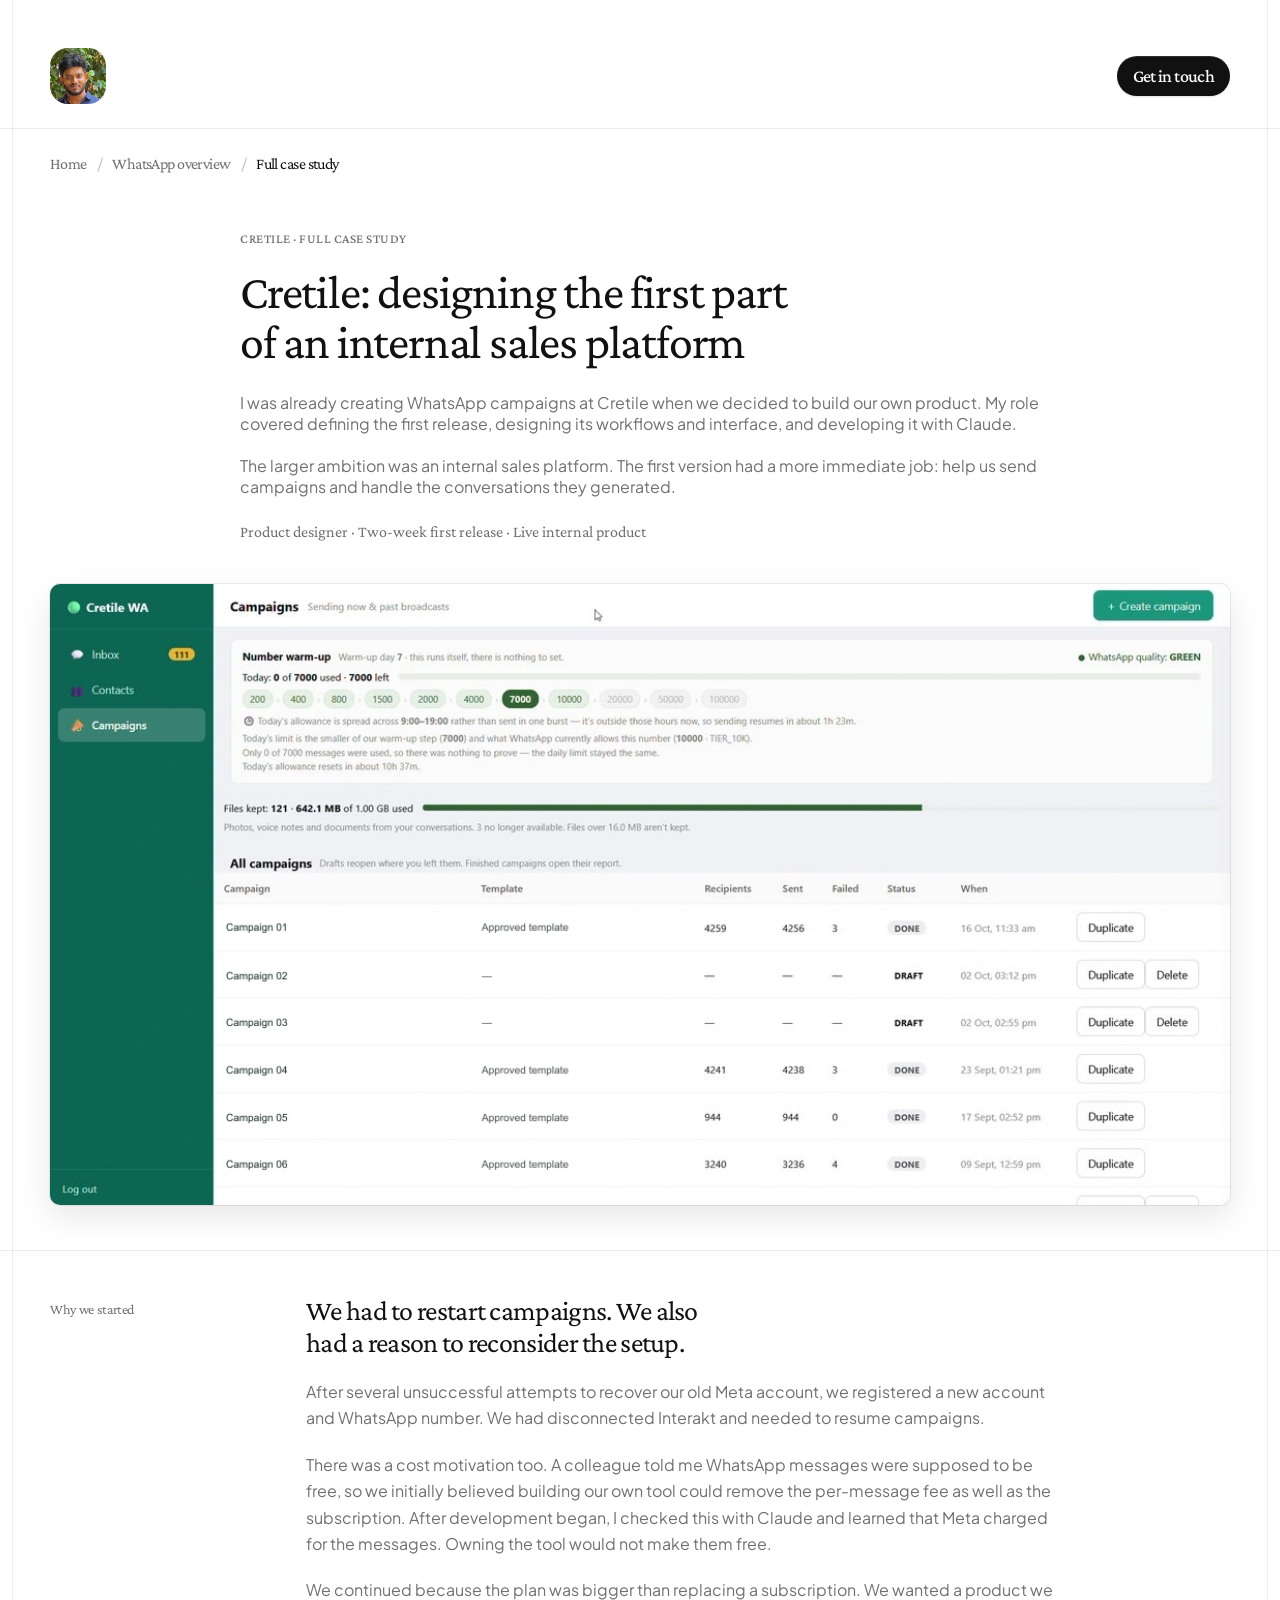
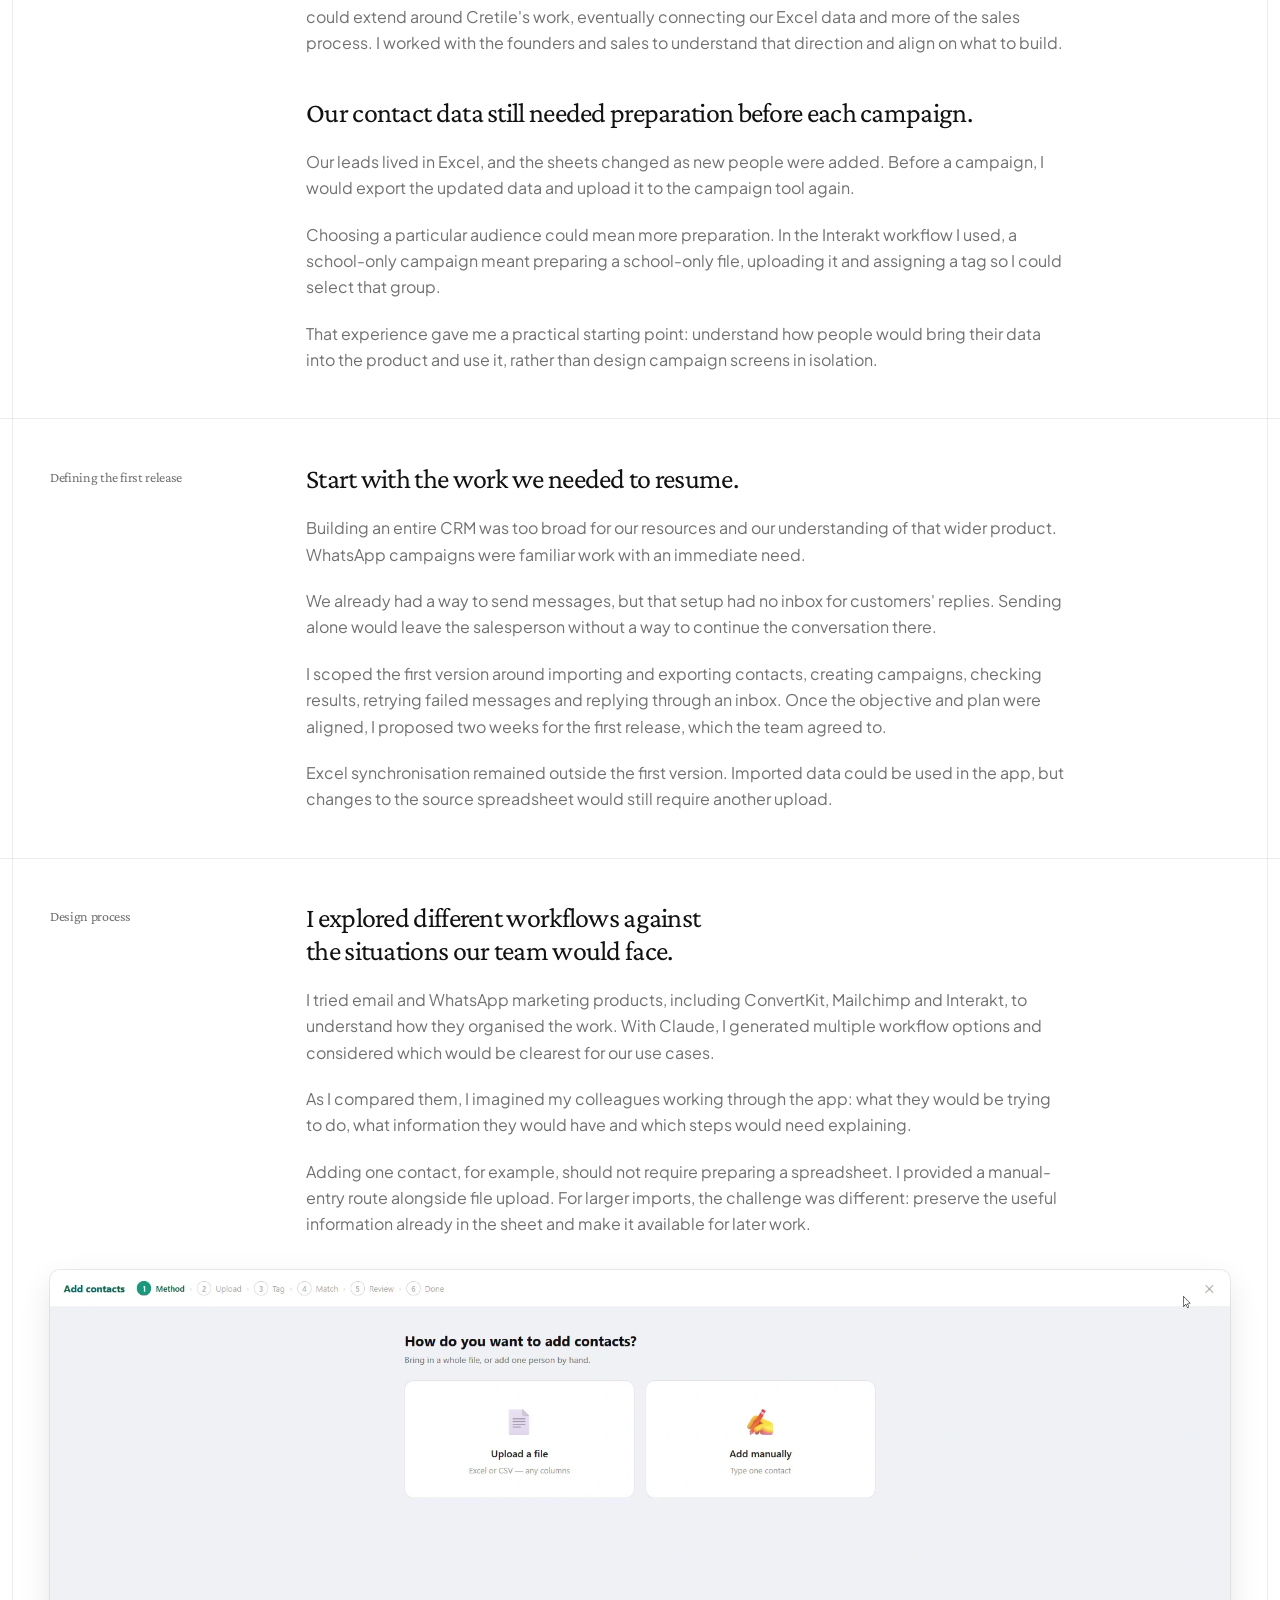
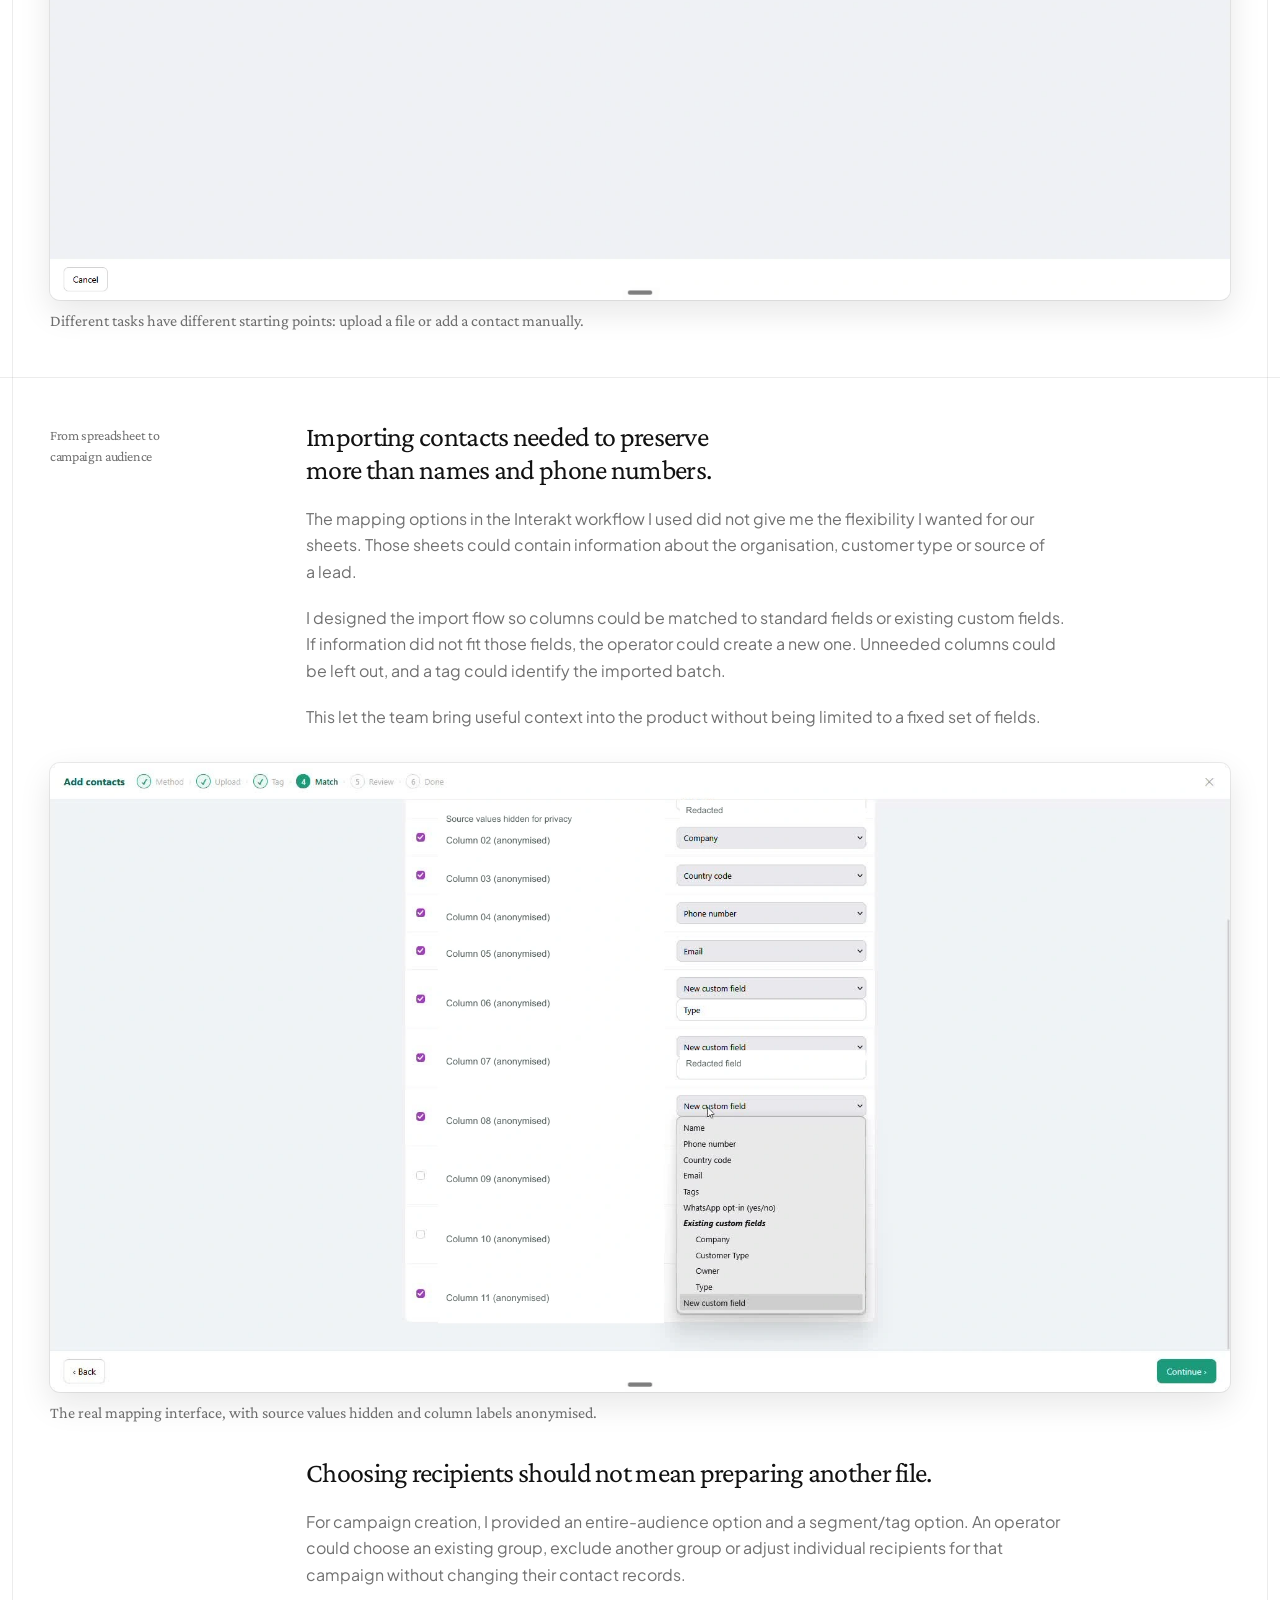
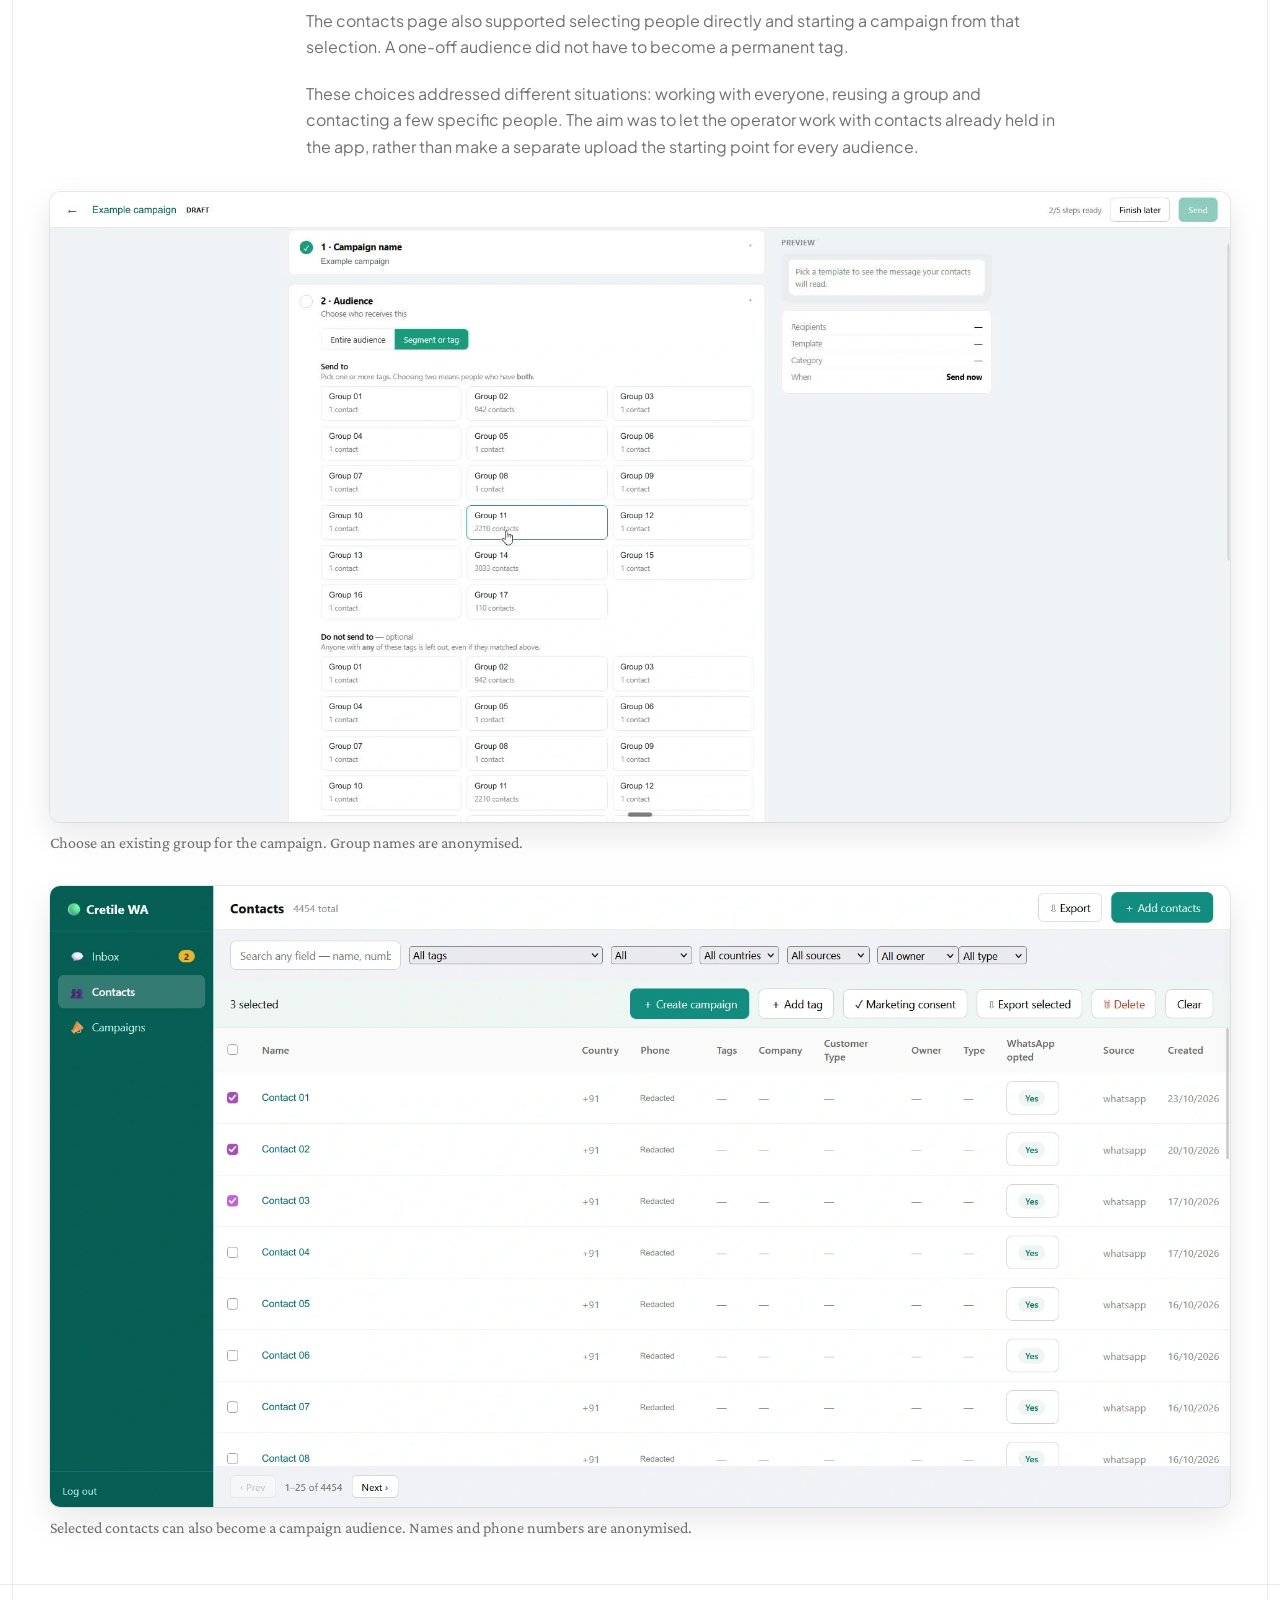
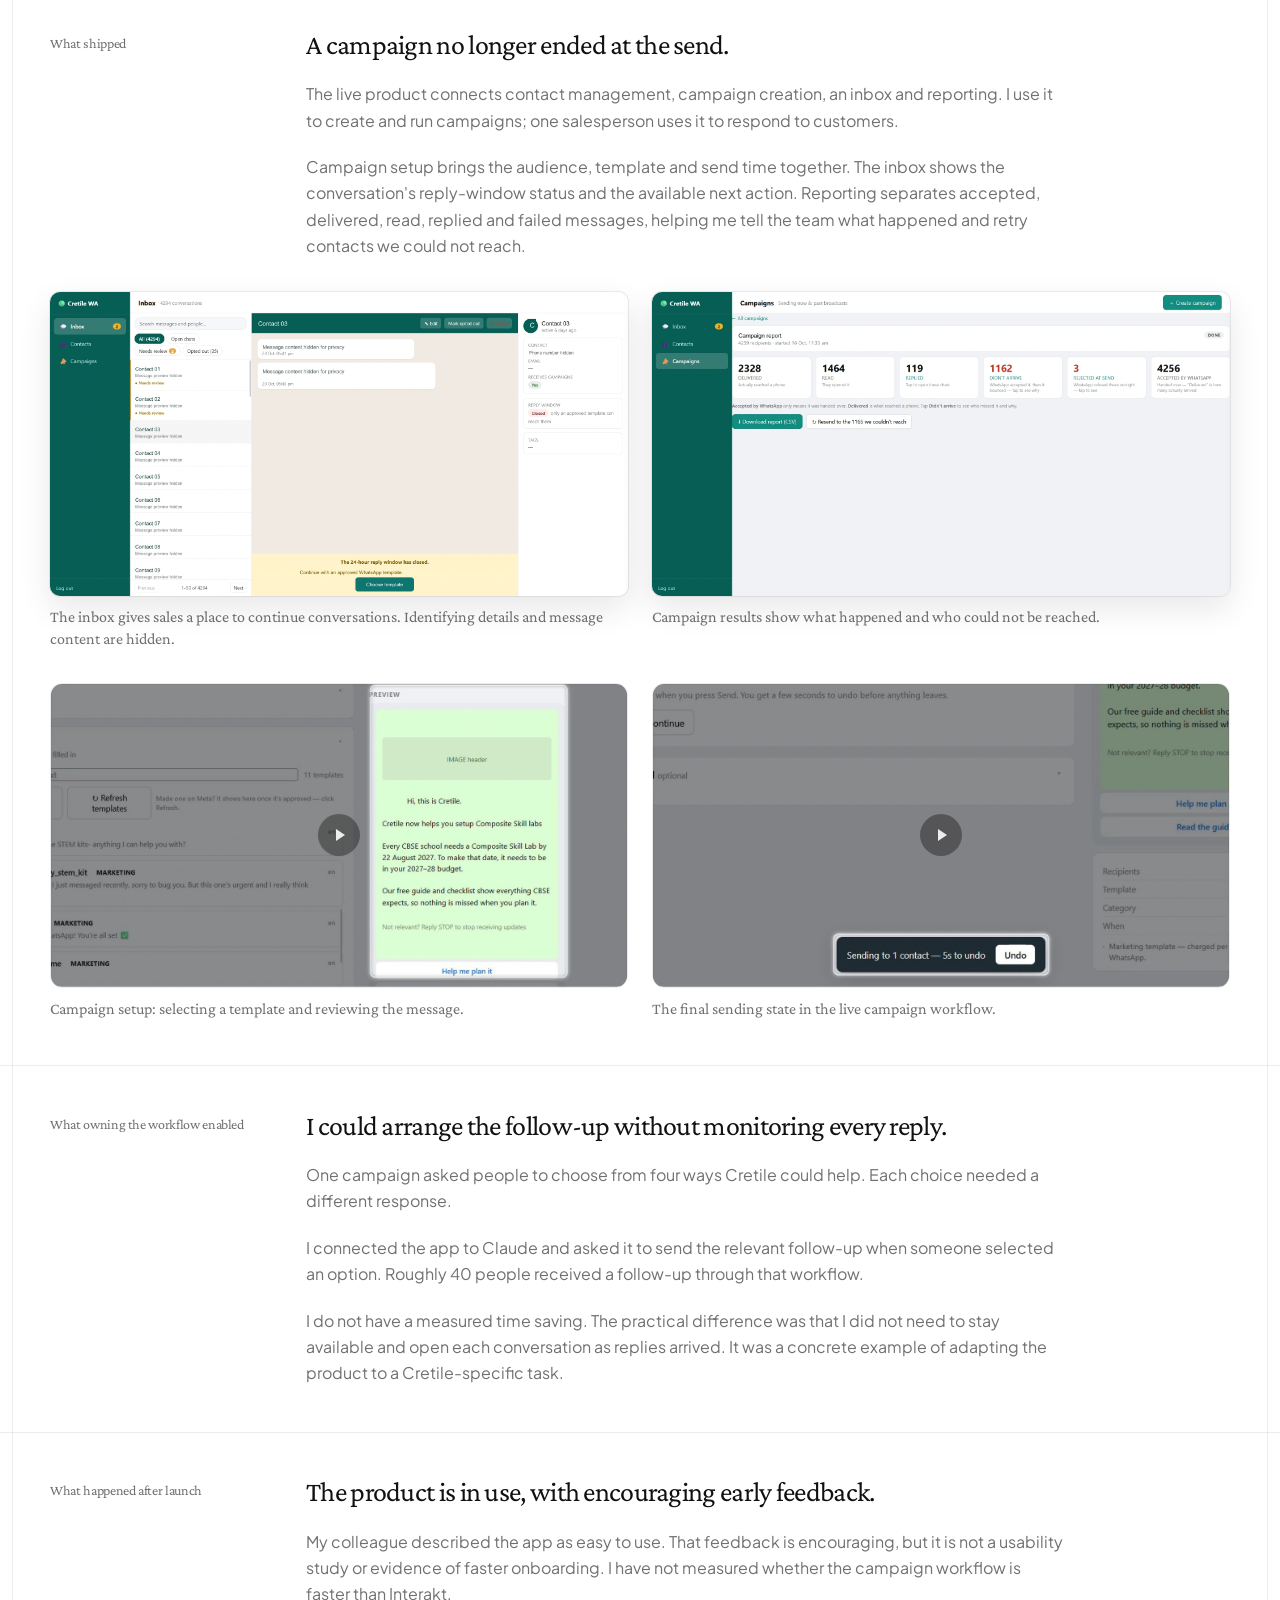
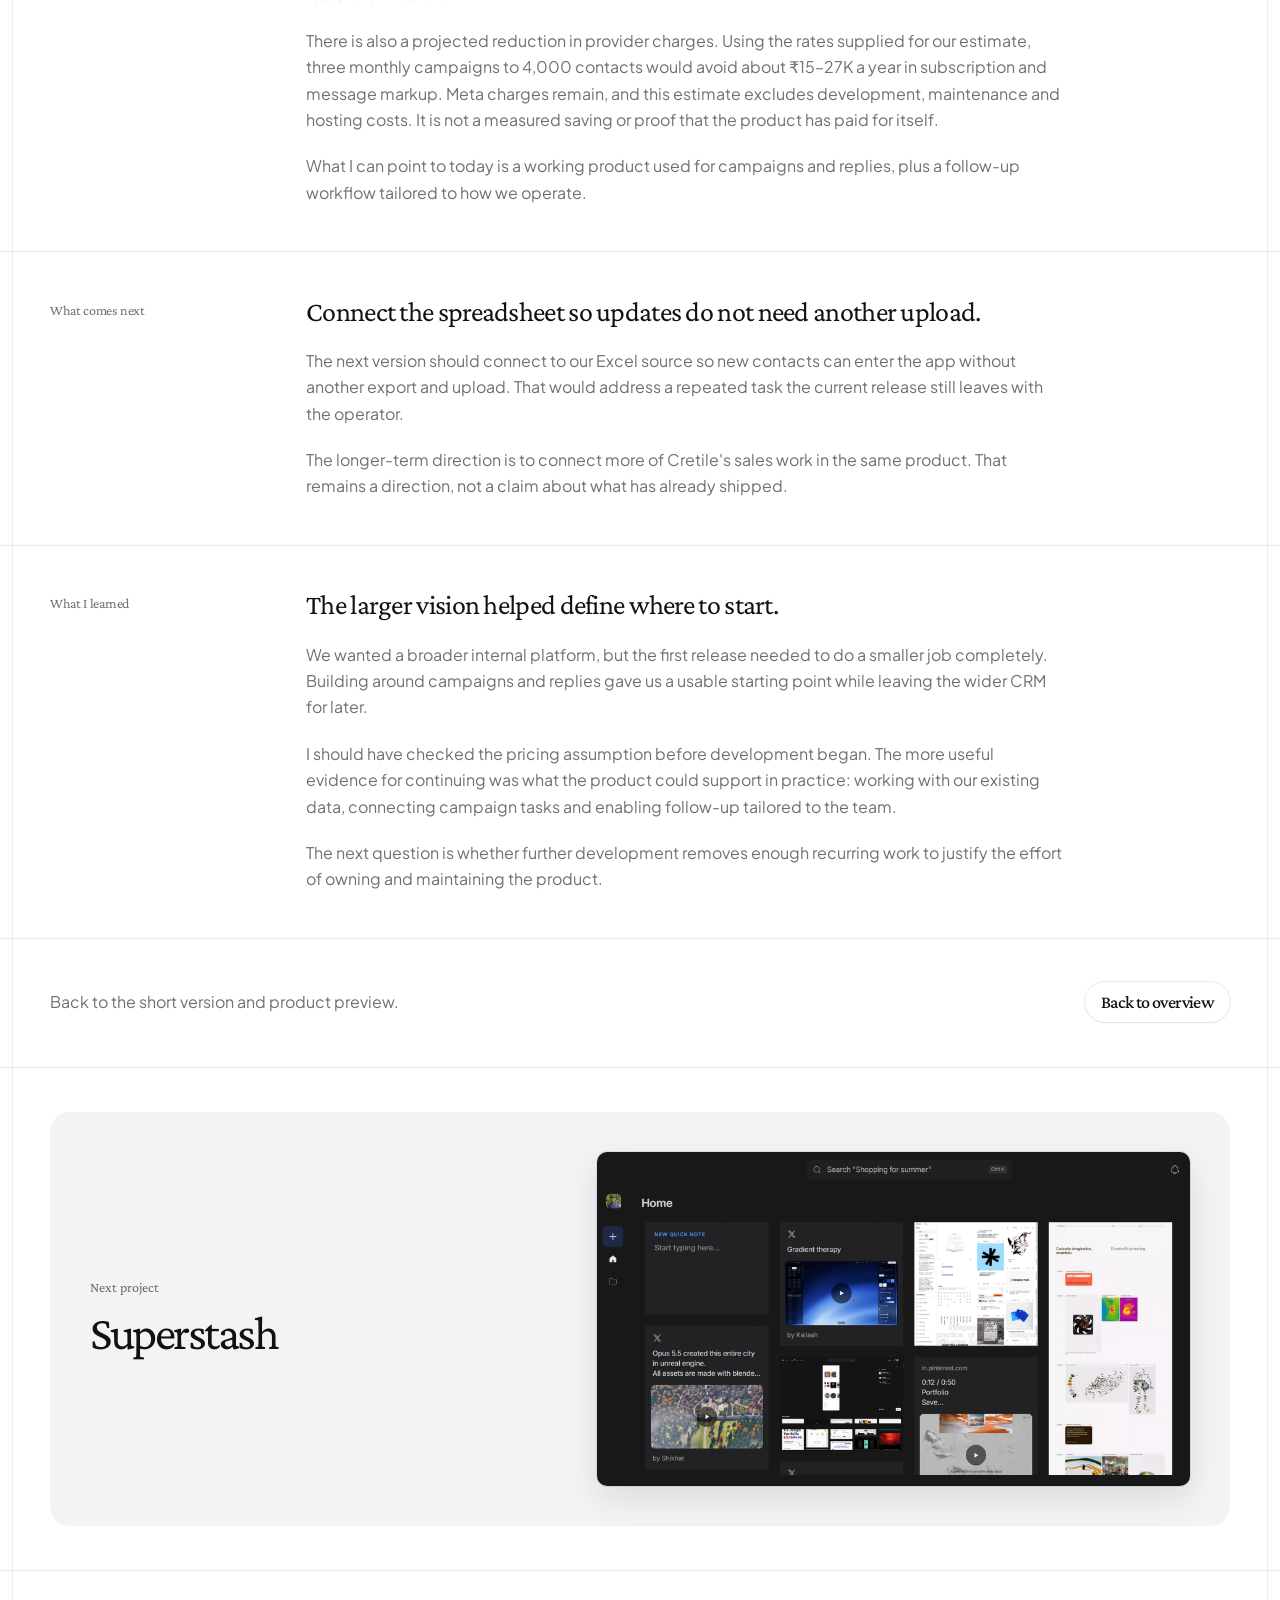
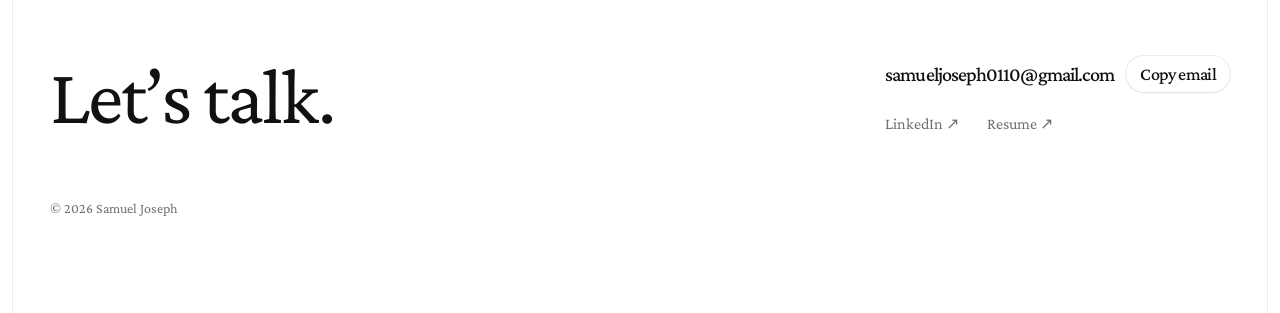
==== cretile-case-study.html @ 5b218e75 "Preview: Plus Jakarta Sans 16px subtext" ====
<!DOCTYPE html>
<html lang="en">
<head>
<meta name="robots" content="noindex, nofollow">
<meta charset="utf-8">
<meta name="viewport" content="width=device-width, initial-scale=1">
<title>Cretile · Full case study · Samuel Joseph, Product Designer</title>
<meta name="description" content="How I designed and built the first module of Cretile's internal sales platform, starting with WhatsApp campaigns and replies.">
<link rel="icon" type="image/png" href="assets/favicon.png">
<link rel="apple-touch-icon" href="assets/apple-touch-icon.png">
<meta property="og:type" content="website">
<meta property="og:site_name" content="Samuel Joseph">
<meta property="og:title" content="Cretile · Full product-design case study">
<meta property="og:description" content="A 0→1 product design case study about building one sales workflow, starting with WhatsApp.">
<meta property="og:url" content="https://jsamuel-vibe.github.io/portfolio/cretile-case-study.html">
<meta property="og:image" content="https://jsamuel-vibe.github.io/portfolio/assets/og-wa.jpg">
<meta property="og:image:width" content="1200">
<meta property="og:image:height" content="630">
<meta name="twitter:card" content="summary_large_image">
<link rel="preload" href="assets/fonts/crimson-pro-latin-variable.woff2" as="font" type="font/woff2" crossorigin>
<link rel="stylesheet" href="styles.css?v=20261031-subtext">
<link rel="stylesheet" href="cretile-overview.css?v=20261031-frame3">
</head>
<body class="wa-case wa-story"><a class="wa-skip" href="#story">Skip to content</a>
<main class="page"><div class="container">
<header class="site-nav">
      <a class="site-portrait-link" href="index.html" aria-label="Samuel Joseph, home"><img class="site-portrait" src="assets/profile.jpg" alt="Samuel Joseph" width="56" height="56"></a>
      <a class="btn btn-primary" href="#contact">Get in touch</a>
    </header>
    <nav class="breadcrumbs" aria-label="Breadcrumb"><ol><li><a href="index.html">Home</a></li><li><a href="whatsapp-campaigns.html#top">WhatsApp overview</a></li><li aria-current="page">Full case study</li></ol></nav>
<header class="project-intro wa-story-opening" id="story"><div class="project-intro-inner wa-story-opening-copy"><span class="wa-eyebrow">Cretile · Full case study</span><h1 class="t-display">Cretile: designing the first part of an internal sales platform</h1><p class="t-body">I was already creating WhatsApp campaigns at Cretile when we decided to build our own product. My role covered defining the first release, designing its workflows and interface, and developing it with Claude.</p>
<p class="t-body">The larger ambition was an internal sales platform. The first version had a more immediate job: help us send campaigns and handle the conversations they generated.</p><p class="wa-story-meta">Product designer · Two-week first release · Live internal product</p></div></header>
<figure class="media-figure wa-story-media">
  <div class="interface-stage"><div class="interface-viewport"><img class="media" src="assets/wa-workspace-redacted.webp" width="1140" height="600" alt="Cretile campaign workspace with campaign history, drafts and sending status" fetchpriority="high"></div></div>
</figure>
<section class="wa-story-section sec" id="why"><h2 class="wa-story-label">Why we started</h2><div class="wa-story-content"><div class="wa-story-copy"><h3 class="t-h24">We had to restart campaigns. We also had a reason to reconsider the setup.</h3>
<p class="t-body">After several unsuccessful attempts to recover our old Meta account, we registered a new account and WhatsApp number. We had disconnected Interakt and needed to resume campaigns.</p>
<p class="t-body">There was a cost motivation too. A colleague told me WhatsApp messages were supposed to be free, so we initially believed building our own tool could remove the per-message fee as well as the subscription. After development began, I checked this with Claude and learned that Meta charged for the messages. Owning the tool would not make them free.</p>
<p class="t-body">We continued because the plan was bigger than replacing a subscription. We wanted a product we could extend around Cretile's work, eventually connecting our Excel data and more of the sales process. I worked with the founders and sales to understand that direction and align on what to build.</p>
<h3 class="t-h24">Our contact data still needed preparation before each campaign.</h3>
<p class="t-body">Our leads lived in Excel, and the sheets changed as new people were added. Before a campaign, I would export the updated data and upload it to the campaign tool again.</p>
<p class="t-body">Choosing a particular audience could mean more preparation. In the Interakt workflow I used, a school-only campaign meant preparing a school-only file, uploading it and assigning a tag so I could select that group.</p>
<p class="t-body">That experience gave me a practical starting point: understand how people would bring their data into the product and use it, rather than design campaign screens in isolation.</p></div></div></section>
<section class="wa-story-section sec" id="scope"><h2 class="wa-story-label">Defining the first release</h2><div class="wa-story-content"><div class="wa-story-copy"><h3 class="t-h24">Start with the work we needed to resume.</h3>
<p class="t-body">Building an entire CRM was too broad for our resources and our understanding of that wider product. WhatsApp campaigns were familiar work with an immediate need.</p>
<p class="t-body">We already had a way to send messages, but that setup had no inbox for customers' replies. Sending alone would leave the salesperson without a way to continue the conversation there.</p>
<p class="t-body">I scoped the first version around importing and exporting contacts, creating campaigns, checking results, retrying failed messages and replying through an inbox. Once the objective and plan were aligned, I proposed two weeks for the first release, which the team agreed to.</p>
<p class="t-body">Excel synchronisation remained outside the first version. Imported data could be used in the app, but changes to the source spreadsheet would still require another upload.</p></div></div></section>
<section class="wa-story-section sec" id="design-process"><h2 class="wa-story-label">Design process</h2><div class="wa-story-content"><div class="wa-story-copy"><h3 class="t-h24">I explored different workflows against the situations our team would face.</h3>
<p class="t-body">I tried email and WhatsApp marketing products, including ConvertKit, Mailchimp and Interakt, to understand how they organised the work. With Claude, I generated multiple workflow options and considered which would be clearest for our use cases.</p>
<p class="t-body">As I compared them, I imagined my colleagues working through the app: what they would be trying to do, what information they would have and which steps would need explaining.</p>
<p class="t-body">Adding one contact, for example, should not require preparing a spreadsheet. I provided a manual-entry route alongside file upload. For larger imports, the challenge was different: preserve the useful information already in the sheet and make it available for later work.</p></div></div><figure class="media-figure wa-story-media">
  <div class="interface-stage"><div class="interface-viewport"><img class="media" src="assets/wa-add-contacts-method.webp" width="1904" height="1016" alt="Add contacts screen offering file upload or manual entry" loading="lazy"></div></div>
  <figcaption class="media-caption">Different tasks have different starting points: upload a file or add a contact manually.</figcaption>
</figure></section>
<section class="wa-story-section sec" id="audience"><h2 class="wa-story-label">From spreadsheet to campaign audience</h2><div class="wa-story-content"><div class="wa-story-copy"><h3 class="t-h24">Importing contacts needed to preserve more than names and phone numbers.</h3>
<p class="t-body">The mapping options in the Interakt workflow I used did not give me the flexibility I wanted for our sheets. Those sheets could contain information about the organisation, customer type or source of a lead.</p>
<p class="t-body">I designed the import flow so columns could be matched to standard fields or existing custom fields. If information did not fit those fields, the operator could create a new one. Unneeded columns could be left out, and a tag could identify the imported batch.</p>
<p class="t-body">This let the team bring useful context into the product without being limited to a fixed set of fields.</p></div><figure class="media-figure wa-story-media">
  <div class="interface-stage"><div class="interface-viewport"><img class="media" src="assets/wa-import-mapping-redacted.webp" width="1904" height="1016" alt="Real import screen showing custom mapping choices" loading="lazy"></div></div>
  <figcaption class="media-caption">The real mapping interface, with source values hidden and column labels anonymised.</figcaption>
</figure>
  <div class="wa-story-copy"><h3 class="t-h24">Choosing recipients should not mean preparing another file.</h3>
<p class="t-body">For campaign creation, I provided an entire-audience option and a segment/tag option. An operator could choose an existing group, exclude another group or adjust individual recipients for that campaign without changing their contact records.</p>
<p class="t-body">The contacts page also supported selecting people directly and starting a campaign from that selection. A one-off audience did not have to become a permanent tag.</p>
<p class="t-body">These choices addressed different situations: working with everyone, reusing a group and contacting a few specific people. The aim was to let the operator work with contacts already held in the app, rather than make a separate upload the starting point for every audience.</p></div>
  <figure class="media-figure wa-story-media">
  <div class="interface-stage"><div class="interface-viewport"><img class="media" src="assets/wa-campaign-audience-redacted.webp" width="1904" height="1016" alt="Campaign audience selection with entire-audience and segment/tag options" loading="lazy"></div></div>
  <figcaption class="media-caption">Choose an existing group for the campaign. Group names are anonymised.</figcaption>
</figure>
  <figure class="media-figure wa-story-media">
  <div class="interface-stage"><div class="interface-viewport"><img class="media" src="assets/wa-contacts-story.webp" width="1900" height="1000" alt="Direct contact selection with Create campaign available" loading="lazy"></div></div>
  <figcaption class="media-caption">Selected contacts can also become a campaign audience. Names and phone numbers are anonymised.</figcaption>
</figure></div></section>
<section class="wa-story-section sec" id="shipped"><h2 class="wa-story-label">What shipped</h2><div class="wa-story-content"><div class="wa-story-copy"><h3 class="t-h24">A campaign no longer ended at the send.</h3>
<p class="t-body">The live product connects contact management, campaign creation, an inbox and reporting. I use it to create and run campaigns; one salesperson uses it to respond to customers.</p>
<p class="t-body">Campaign setup brings the audience, template and send time together. The inbox shows the conversation's reply-window status and the available next action. Reporting separates accepted, delivered, read, replied and failed messages, helping me tell the team what happened and retry contacts we could not reach.</p></div></div><div class="wa-story-media-pair"><figure class="media-figure wa-story-media">
  <div class="interface-stage"><div class="interface-viewport"><img class="media" src="assets/wa-inbox-redacted.webp" width="1900" height="1000" alt="Real inbox showing the conversation and closed reply-window state" loading="lazy"></div></div>
  <figcaption class="media-caption">The inbox gives sales a place to continue conversations. Identifying details and message content are hidden.</figcaption>
</figure><figure class="media-figure wa-story-media">
  <div class="interface-stage"><div class="interface-viewport"><img class="media" src="assets/wa-analytics-redacted.webp" width="1900" height="1000" alt="Actual campaign report with delivery outcomes and a retry action" loading="lazy"></div></div>
  <figcaption class="media-caption">Campaign results show what happened and who could not be reached.</figcaption>
</figure></div><div class="wa-story-media-pair"><figure class="media-figure"><div class="wa-preview-surface"><video class="media" src="assets/wa-preview-clean.mp4" poster="assets/wa-preview-poster-clean.webp" width="1424" height="750" controls muted loop playsinline preload="metadata" aria-label="Campaign setup: selecting a template and reviewing the message."></video></div><figcaption class="media-caption">Campaign setup: selecting a template and reviewing the message.</figcaption></figure><figure class="media-figure"><div class="wa-preview-surface"><video class="media" src="assets/wa-undo-clean.mp4" poster="assets/wa-undo-poster-clean.webp" width="1424" height="750" controls muted loop playsinline preload="metadata" aria-label="The final sending state in the live campaign workflow."></video></div><figcaption class="media-caption">The final sending state in the live campaign workflow.</figcaption></figure></div></section>
<section class="wa-story-section sec" id="automation"><h2 class="wa-story-label">What owning the workflow enabled</h2><div class="wa-story-content"><div class="wa-story-copy"><h3 class="t-h24">I could arrange the follow-up without monitoring every reply.</h3>
<p class="t-body">One campaign asked people to choose from four ways Cretile could help. Each choice needed a different response.</p>
<p class="t-body">I connected the app to Claude and asked it to send the relevant follow-up when someone selected an option. Roughly 40 people received a follow-up through that workflow.</p>
<p class="t-body">I do not have a measured time saving. The practical difference was that I did not need to stay available and open each conversation as replies arrived. It was a concrete example of adapting the product to a Cretile-specific task.</p></div></div></section>
<section class="wa-story-section sec" id="outcomes"><h2 class="wa-story-label">What happened after launch</h2><div class="wa-story-content"><div class="wa-story-copy"><h3 class="t-h24">The product is in use, with encouraging early feedback.</h3>
<p class="t-body">My colleague described the app as easy to use. That feedback is encouraging, but it is not a usability study or evidence of faster onboarding. I have not measured whether the campaign workflow is faster than Interakt.</p>
<p class="t-body">There is also a projected reduction in provider charges. Using the rates supplied for our estimate, three monthly campaigns to 4,000 contacts would avoid about ₹15–27K a year in subscription and message markup. Meta charges remain, and this estimate excludes development, maintenance and hosting costs. It is not a measured saving or proof that the product has paid for itself.</p>
<p class="t-body">What I can point to today is a working product used for campaigns and replies, plus a follow-up workflow tailored to how we operate.</p></div></div></section>
<section class="wa-story-section sec" id="next"><h2 class="wa-story-label">What comes next</h2><div class="wa-story-content"><div class="wa-story-copy"><h3 class="t-h24">Connect the spreadsheet so updates do not need another upload.</h3>
<p class="t-body">The next version should connect to our Excel source so new contacts can enter the app without another export and upload. That would address a repeated task the current release still leaves with the operator.</p>
<p class="t-body">The longer-term direction is to connect more of Cretile's sales work in the same product. That remains a direction, not a claim about what has already shipped.</p></div></div></section>
<section class="wa-story-section sec" id="reflection"><h2 class="wa-story-label">What I learned</h2><div class="wa-story-content"><div class="wa-story-copy"><h3 class="t-h24">The larger vision helped define where to start.</h3>
<p class="t-body">We wanted a broader internal platform, but the first release needed to do a smaller job completely. Building around campaigns and replies gave us a usable starting point while leaving the wider CRM for later.</p>
<p class="t-body">I should have checked the pricing assumption before development began. The more useful evidence for continuing was what the product could support in practice: working with our existing data, connecting campaign tasks and enabling follow-up tailored to the team.</p>
<p class="t-body">The next question is whether further development removes enough recurring work to justify the effort of owning and maintaining the product.</p></div></div></section>
<section class="sec wa-story-return"><p class="t-body">Back to the short version and product preview.</p><a class="btn btn-secondary" href="whatsapp-campaigns.html#top">Back to overview</a></section>
    <section class="sec">
      <a class="next-project" href="superstash.html">
        <div class="next-text">
          <span class="t-small muted">Next project</span>
          <span class="t-display">Superstash</span>
        </div>
        <div class="next-preview interface-stage"><div class="interface-viewport"><img src="assets/superstash-real-library.webp" alt="" loading="lazy"></div></div>
      </a>
    </section>

    <footer class="contact sec" id="contact">
      <div class="rule"></div>
      <div class="contact-main">
        <div class="contact-head">
          <h2 class="contact-title">Let’s talk.</h2>
        </div>
        <div class="contact-actions">
          <div class="email-row">
            <a class="contact-email" href="mailto:samueljoseph0110@gmail.com">samueljoseph0110@gmail.com</a>
            <button class="btn btn-secondary btn-sm" type="button" data-copy="samueljoseph0110@gmail.com">Copy email</button>
          </div>
          <nav class="footer-links" aria-label="Elsewhere">
            <a href="https://www.linkedin.com/in/samuel-joseph8" target="_blank" rel="noopener">LinkedIn <span aria-hidden="true">↗</span></a>
            <a href="assets/Samuel-Joseph-Resume.pdf" target="_blank" rel="noopener">Resume <span aria-hidden="true">↗</span></a>
          </nav>
        </div>
      </div>
      <p class="t-small muted contact-note">© 2026 Samuel Joseph</p>
    </footer>

</div></main><script src="cretile-overview.js?v=20261029-controls"></script><script src="site.js?v=20261029-overview"></script></body></html>
---- styles.css ----
/* Samuel Joseph Â· portfolio
   One column, 1180px max. Crimson Pro throughout.
   Spacing comes from three tokens:
   --section-gap between sections, --block-gap between big blocks inside one,
   --head-gap between a section heading and its content. */
/* Official Google Fonts Latin subsets, distributed with their OFL licenses. */
@font-face {
  font-family: 'Inter';
  font-style: normal;
  font-weight: 400 600;
  font-display: swap;
  src: url('assets/fonts/inter-latin-variable.woff2') format('woff2');
}
@font-face {
  font-family: 'Plus Jakarta Sans';
  font-style: normal;
  font-weight: 200 800;
  font-display: swap;
  src: url('assets/fonts/plus-jakarta-sans-latin-variable.woff2') format('woff2');
}
@font-face {
  font-family: 'Crimson Pro';
  font-style: normal;
  font-weight: 200 900;
  font-display: swap;
  src: url('assets/fonts/crimson-pro-latin-variable.woff2') format('woff2');
}
@font-face {
  font-family: 'Crimson Pro';
  font-style: italic;
  font-weight: 200 900;
  font-display: swap;
  src: url('assets/fonts/crimson-pro-latin-italic-variable.woff2') format('woff2');
}

:root {
  --bg: rgb(255, 255, 255);
  --surface: #F3F3F6;
  --surface-alt: rgb(239, 239, 241);
  --white: rgb(255, 255, 255);
  --ink: rgb(17, 17, 17);
  --ink-hover: rgb(48, 48, 48);
  --muted: rgba(17, 17, 17, 0.6);
  --faint: rgba(17, 17, 17, 0.3);
  --hairline: rgba(17, 17, 17, 0.08);
  --tip-bg: rgb(30, 30, 30);
  --device-screen: rgb(30, 30, 30);
  --content-width: 1180px;

  --font: 'Crimson Pro', Georgia, 'Times New Roman', serif;
  --font-display: var(--font);
  --font-sub: 'Plus Jakarta Sans', system-ui, sans-serif;
  --tracking: 0;

  --section-gap: clamp(96px, 12.5vw, 160px);
  --block-gap: 64px;
  --head-gap: 40px;
  --radius: 12px;
}

*, *::before, *::after { box-sizing: border-box; }
html { scroll-behavior: auto; }
body { margin: 0; background: var(--bg); color: var(--ink); -webkit-font-smoothing: antialiased; }
a { color: var(--ink); text-decoration: none; }
h1, h2, h3, p, dl, dd { margin: 0; }
h2, h3 { scroll-margin-top: 48px; }

.page {
  font-family: var(--font);
  letter-spacing: var(--tracking);
  color: var(--ink);
  background: var(--bg);
  min-height: 100vh;
  --page-x: 24px;
  padding: 0 var(--page-x);
  overflow-x: clip;
  position: relative;
  isolation: isolate;
}
.container { max-width: var(--content-width); margin: 0 auto; }

/* Page frame: two vertical lines a little outside the content column,
   crossed by full-width rules. The same rule places them on every page:
   24px under the header, then halfway into the gap above each section.
   Drawn behind the content so they never cover media. On narrow screens the
   vertical lines sit halfway between the screen edge and the content. */
.page {
  --frame-x: max(var(--page-x) / 2, (100% - var(--content-width)) / 2 - 40px);
  --frame-line: rgba(17, 17, 17, 0.08);
}
@media (max-width: 640px) { .page { --page-x: 32px; } }
.page::before {
  content: "";
  position: absolute;
  inset: 0 var(--frame-x);
  z-index: -1;
  border-inline: 1px solid var(--frame-line);
  pointer-events: none;
}
.page .site-nav,
.container > .sec { position: relative; }
.page .site-nav::after,
.container > .sec::before {
  content: "";
  position: absolute;
  left: calc(50% - 50vw);
  width: 100vw;
  height: 1px;
  background: var(--frame-line);
  pointer-events: none;
}
.page .site-nav::after { top: calc(100% + 24px); }
.container > .sec::before { top: calc(var(--sec-pad) / 2); }
/* The footer's frame rule replaces its old divider; the divider keeps its space. */
.contact > .rule { visibility: hidden; }

/* Spacing */
.sec { --sec-pad: var(--section-gap); padding-top: var(--sec-pad); }
.sec-tight { padding-top: var(--block-gap); }

/* Type */
.page :is(h1, h2, h3, h4, h5, h6) {
  font-family: var(--font-display);
  font-weight: 400;
  letter-spacing: -.025em;
}
.t-body { color: var(--muted); font-family: var(--font-sub); font-weight: 400; font-size: 16px; line-height: 1.3; text-wrap: pretty; }
.page :is(h2, h3).t-h16 { font-size: 28px; line-height: 1.15; }
.t-title { font-weight: 500; font-size: 20px; line-height: 1.2; }
.t-display { font-weight: 400; font-size: clamp(40px, 4.2vw, 48px); line-height: 1.04; text-wrap: balance; }
.t-h24 { font-weight: 500; font-size: 28px; line-height: 1.15; text-wrap: balance; }
.t-h16 { font-weight: 500; font-size: 16px; line-height: 1.35; }
.t-small { font-weight: 400; font-size: 14px; line-height: 1.2; }
.t-num { color: var(--faint); font-weight: 400; font-size: 32px; line-height: 1; white-space: nowrap; }
.muted { color: var(--muted); }
.t-body strong { font-weight: 500; color: var(--ink); }

.stack { display: flex; flex-direction: column; }
.split { display: flex; flex-wrap: wrap; justify-content: space-between; gap: 24px; }
.split > .half { flex: 0 1 458px; }

/* Buttons */
.btn {
  display: inline-flex; align-items: center; justify-content: center; gap: 8px;
  height: 40px; padding: 0 16px; border: 0; border-radius: 999px;
  font-family: var(--font); font-weight: 500; font-size: 18px; letter-spacing: -0.02em; line-height: 1;
  white-space: nowrap; cursor: pointer;
  transition: background-color .2s ease, box-shadow .2s ease, transform .2s ease, color .2s ease;
}
.btn-icon { display: inline-block; transition: transform .25s cubic-bezier(.2, .7, .2, 1); }
.btn-primary { background: var(--ink); color: var(--white); box-shadow: 0 1px 2px rgba(0, 0, 0, .12), inset 0 1px 0 rgba(255, 255, 255, .12); }
.btn-primary:hover, a:hover .btn-primary { background: var(--ink-hover); }
.btn-secondary { background: var(--white); color: var(--ink); box-shadow: 0 0 0 1px var(--hairline), 0 1px 2px rgba(0, 0, 0, .06); }
.btn-secondary:hover { box-shadow: 0 0 0 1px rgba(17, 17, 17, .16), 0 2px 6px rgba(0, 0, 0, .08); }
.btn-sm { height: 36px; padding: 0 14px; font-size: 18px; gap: 6px; }
.btn:active { transform: translateY(1px); }
a:hover .btn-icon, .btn:hover .btn-icon { transform: translateX(3px); }
a:hover .btn-icon:first-child, .btn:hover .btn-icon:first-child { transform: translateX(-3px); }

/* Legacy button styles, still used by the reference pages */
.chip { background: var(--white); padding: 4px 8px; font-size: 14px; line-height: 1; white-space: nowrap; }
.btn-soft { background: var(--surface); padding: 8px; font-size: 16px; line-height: 1; white-space: nowrap; }

/* Shared pieces */
.placeholder { background: var(--surface); }
.section-heading { display: flex; flex-direction: column; align-items: center; gap: 6px; }
.section-heading::after { content: ""; width: 94px; height: 1px; background: var(--ink); }
/* Site header: the same portrait and contact button on every page. */
.site-nav { display: flex; align-items: center; justify-content: space-between; padding-top: 48px; }
.site-portrait-link { display: block; border-radius: 18px; transition: opacity .2s ease; }
.site-portrait-link:hover { opacity: .7; }
.site-portrait { display: block; width: 56px; height: 56px; border-radius: 18px; object-fit: cover; }
.avatar { background: var(--white) url("assets/profile.jpg") center / cover no-repeat; }

/* Breadcrumbs sit above a project opening. */
.breadcrumbs { padding-top: 48px; }
.breadcrumbs ol { margin: 0; padding: 0; list-style: none; display: flex; flex-wrap: wrap; align-items: center; row-gap: 4px; font-size: 16px; line-height: 24px; letter-spacing: var(--track-sm); color: var(--muted); }
.breadcrumbs li + li::before { content: "/"; padding: 0 10px; color: rgba(17, 17, 17, 0.3); }
.breadcrumbs a { color: var(--muted); transition: color .2s ease; }
.breadcrumbs a:hover { color: var(--ink); }
.breadcrumbs [aria-current="page"] { color: var(--ink); }
body .breadcrumbs + .project-intro { padding-top: 56px; }
.rule { height: 1px; background: var(--hairline); }

/* Footer */
.footer-links { display: flex; }
.footer-links a { color: var(--muted); font-size: 16px; line-height: 24px; transition: color .2s ease; }
.footer-links a:hover { color: var(--ink); }
.footer-gosh { padding-top: var(--section-gap); padding-bottom: clamp(72px, 10vw, 128px); display: flex; flex-direction: column; }
.footer-gosh .sign { margin-top: 32px; display: flex; justify-content: center; align-items: center; gap: 16px; }
.footer-gosh .sign-text { font-weight: 500; font-style: italic; font-size: clamp(28px, 8vw, 96px); line-height: 1; letter-spacing: -0.05em; white-space: nowrap; }
.footer-gosh .sign-heart { font-size: clamp(28px, 8vw, 96px); line-height: 1; }
.footer-gosh .footer-links { margin-top: 40px; gap: 40px; }
.footer-big { padding-top: var(--section-gap); padding-bottom: 128px; display: flex; flex-direction: column; }
.footer-big .big { margin-top: 32px; font-weight: 500; font-size: clamp(56px, 15vw, 140px); line-height: 1; }
.footer-big .footer-links { margin-top: 64px; gap: 48px; }

/* Home: hero */
.hero {
  padding-top: var(--section-gap);
  display: grid; grid-template-columns: minmax(0, 720px);
  grid-template-areas: "main" "sub"; justify-content: start; row-gap: 24px;
}
.hero-main { grid-area: main; display: flex; flex-direction: column; gap: 24px; }
.hero-title { font-weight: 500; font-size: clamp(30px, 3.4vw, 38px); line-height: 1.12; text-wrap: balance; }
.hero-sub { grid-area: sub; max-width: 600px; }
.avatar { width: 56px; height: 56px; border-radius: 18px; overflow: hidden; }

/* Home: case study features */
.features { display: flex; flex-direction: column; gap: 120px; }
.feature { display: grid; grid-template-columns: minmax(0, 300px) minmax(0, 1fr); gap: 64px; align-items: center; }
.feature-text { display: flex; flex-direction: column; gap: 12px; align-items: flex-start; }
.feature-text .btn { margin-top: 12px; }
.feature-media { min-width: 0; transition: transform .4s cubic-bezier(.2, .7, .2, 1); }
.feature:hover .feature-media { transform: translateY(-6px); }
.feature.is-flipped { grid-template-columns: minmax(0, 1fr) minmax(0, 300px); }
.feature.is-flipped .feature-media { order: -1; }

/* Case study intro */
.project-intro { padding-top: clamp(72px, 10vw, 128px); display: flex; justify-content: center; }
.project-intro-inner { width: 100%; max-width: 520px; display: flex; flex-direction: column; gap: 28px; }
.project-intro-inner .t-display { margin-bottom: 4px; }
.meta { display: grid; grid-template-columns: repeat(3, minmax(0, 1fr)); gap: 16px; padding-top: 20px; border-top: 1px solid var(--hairline); }
.meta > div { display: flex; flex-direction: column; gap: 6px; }
.meta dt { color: var(--muted); font-size: 12px; line-height: 1.2; }
.meta dd { font-weight: 400; font-size: 16px; line-height: 1.35; }
.project-intro-inner > .t-body { font-size: 16px; line-height: 1.3; }

/* Case study blocks */
.label-col { flex: 1 1 200px; }
.content-col { flex: 0 1 623px; display: flex; flex-direction: column; }
.tile { background: var(--surface); border-radius: var(--radius); box-shadow: inset 0 0 0 1px var(--hairline); }
.constraints { display: grid; grid-template-columns: repeat(auto-fit, minmax(min(100%, 240px), 1fr)); gap: 16px; }
.constraints > div { min-height: 200px; padding: 16px; display: flex; flex-direction: column; gap: 24px; }
.frame { width: 100%; aspect-ratio: 16 / 9; box-shadow: inset 0 0 0 1px var(--ink); }
.mistake-head { display: flex; align-items: flex-end; gap: 10px; }
.mistake-head h3 { flex: 1; padding-bottom: 4px; }
.next-grid { display: grid; grid-template-columns: repeat(auto-fit, minmax(min(100%, 340px), 1fr)); gap: 32px; }
.next-grid > div { min-height: 150px; border-top: 1px solid var(--hairline); border-left: 1px solid var(--hairline); padding: 16px; display: flex; flex-direction: column; gap: 8px; }
.ph { display: flex; align-items: center; justify-content: center; padding: 24px; text-align: center; }
.ph-label { color: var(--faint); font-style: italic; font-size: 14px; line-height: 1.3; }
.list { margin: 0; padding-left: 18px; display: flex; flex-direction: column; gap: 8px; }
.compare { display: flex; flex-direction: column; border-top: 1px solid var(--hairline); }
.compare > div { display: grid; grid-template-columns: minmax(96px, 160px) 1fr; gap: 16px; padding: 12px 0; border-bottom: 1px solid var(--hairline); }
.decision-num { color: var(--faint); font-weight: 400; margin-right: 4px; }
.decision-tag { color: var(--muted); font-weight: 400; font-style: italic; }
.decisions-more { display: contents; }
.decisions-more[hidden] { display: none; }

/* Media */
.media { display: block; width: 100%; height: auto; margin: 0; background: var(--surface); object-fit: contain; }
.media-strip { display: block; width: 100%; height: auto; }
.media-figure { margin: 0; display: flex; flex-direction: column; gap: 10px; }
.media-caption { color: var(--muted); font-size: 16px; line-height: 1.4; }

/* One landscape and framing system for every product screenshot and clip. */
.interface-stage,
.zoomable.interface-stage {
  display: block;
  min-width: 0;
  margin: 0;
  padding: 0;
  overflow: visible;
  border: 0;
  border-radius: 0;
  background: none;
  box-shadow: none;
}
.interface-viewport {
  display: block;
  position: relative;
  overflow: hidden;
  border-radius: 10px;
  background: transparent;
  box-shadow: 0 0 0 1px var(--hairline), 0 12px 32px rgba(17, 17, 17, .1);
}
.next-preview.interface-stage { align-self: center; overflow: visible; border-radius: 0; box-shadow: none; }
.interface-stage .interface-viewport img,
.interface-stage .interface-viewport video {
  display: block;
  width: 100%;
  height: auto;
  margin: 0;
  aspect-ratio: auto;
  object-fit: contain;
  border: 0;
  border-radius: 0;
  box-shadow: none;
}
.versions { display: grid; grid-template-columns: repeat(auto-fit, minmax(min(100%, 260px), 1fr)); gap: 16px; }
.version-img { display: block; width: 100%; aspect-ratio: 16 / 10; object-fit: cover; object-position: left top; border-radius: 8px; box-shadow: 0 0 0 1px var(--hairline); background: var(--device-screen); }

/* Decision diagram */
.diagram { display: grid; grid-template-columns: 1fr auto 1fr; align-items: center; gap: 16px; padding: 32px; box-shadow: inset 0 0 0 1px var(--hairline); }
.dg-col { display: flex; flex-direction: column; gap: 10px; }
.dg-label { color: var(--muted); font-weight: 500; font-size: 12px; line-height: 1; text-transform: uppercase; letter-spacing: .04em; }
.dg-card { background: var(--white); border-radius: 8px; padding: 12px; display: flex; flex-direction: column; gap: 4px; }
.dg-card .t-body { font-size: 14px; line-height: 20px; }
.dg-card.is-later { background: transparent; box-shadow: inset 0 0 0 1px rgba(17, 17, 17, .3); }
.dg-arrow { color: var(--muted); font-size: 14px; line-height: 1; white-space: nowrap; text-align: center; }
.dg-note { color: var(--muted); font-style: italic; font-size: 13px; line-height: 1.35; }

/* Results row */
.stats { margin: 0; display: grid; grid-template-columns: repeat(auto-fit, minmax(min(100%, 220px), 1fr)); gap: 24px; }
.stats > div { display: flex; flex-direction: column; gap: 8px; padding-top: 16px; border-top: 1px solid var(--hairline); }
.stats dt { color: var(--muted); font-size: 14px; line-height: 1; }
.stats dd { margin: 0; }
.stat-num { font-weight: 500; font-size: clamp(30px, 3.6vw, 40px); line-height: 1.1; font-variant-numeric: tabular-nums; }
.stat-unit { color: var(--muted); font-weight: 400; font-size: 16px; margin-left: 2px; }

/* Next project card with room around the complete screen preview. */
.next-project {
  position: relative; overflow: hidden; display: grid; grid-template-columns: minmax(0, 1fr) minmax(0, 1.25fr); gap: 32px;
  min-height: 300px; padding: 40px; background: var(--surface); border-radius: 20px;
}
.next-text { display: flex; flex-direction: column; align-items: flex-start; gap: 12px; align-self: center; }
.next-text .btn { margin-top: 12px; }
.next-preview { align-self: end; border-top-left-radius: var(--radius); overflow: hidden; box-shadow: 0 0 0 1px var(--hairline), 0 12px 40px rgba(0, 0, 0, .1); transition: transform .4s cubic-bezier(.2, .7, .2, 1); }
.next-preview img { display: block; width: 100%; height: auto; object-fit: contain; }
.next-project:hover .next-preview { transform: translateY(-6px); }

/* Back to top */
.to-top {
  position: fixed; z-index: 20;
  right: max(24px, calc(env(safe-area-inset-right, 0px) + 16px)); bottom: max(24px, calc(env(safe-area-inset-bottom, 0px) + 16px));
  width: 44px; height: 44px; border: 0; border-radius: 999px; cursor: pointer;
  background: var(--white); color: var(--ink); font-size: 18px; font-family: var(--font);
  box-shadow: 0 0 0 1px var(--hairline), 0 6px 20px rgba(0, 0, 0, .1);
  opacity: 0; transform: translateY(8px); pointer-events: none;
  transition: opacity .25s ease, transform .25s ease, box-shadow .2s ease;
}
.to-top.is-visible { opacity: 1; transform: none; pointer-events: auto; }
.to-top:hover { box-shadow: 0 0 0 1px rgba(17, 17, 17, .16), 0 8px 24px rgba(0, 0, 0, .14); }

/* Section rail (case studies, wide screens) */
.rail {
  position: fixed; z-index: 20; top: 50%; transform: translateY(-50%);
  left: max(24px, calc(env(safe-area-inset-left, 0px) + 16px));  /* pinned to the window edge */
  display: none; flex-direction: column; gap: 2px;
  font-family: var(--font); letter-spacing: var(--tracking);
}
.rail-item { display: flex; align-items: center; width: 40px; height: 14px; padding: 0; border: 0; background: none; cursor: pointer; }
.rail-line { display: block; width: 14px; height: 2px; border-radius: 2px; background: var(--faint); transition: width .25s ease, background-color .25s ease; }
.rail-item:hover .rail-line { width: 22px; background: var(--muted); }
.rail-item.is-active .rail-line { width: 30px; background: var(--ink); }
.rail-tip {
  position: absolute; left: 48px; top: 0; width: 280px; transform: translate(-4px, -50%);
  padding: 12px 14px; border-radius: var(--radius); background: var(--tip-bg); color: var(--white);
  box-shadow: 0 12px 32px rgba(0, 0, 0, .2); display: flex; flex-direction: column; gap: 4px;
  opacity: 0; pointer-events: none; transition: opacity .15s ease, transform .15s ease;
}
.rail-tip strong { font-weight: 500; font-size: 14px; line-height: 1.3; }
.rail-tip span { font-size: 13px; line-height: 1.45; color: rgba(255, 255, 255, .62); display: -webkit-box; -webkit-line-clamp: 2; -webkit-box-orient: vertical; overflow: hidden; }
.rail.show-tip .rail-tip { opacity: 1; transform: translate(0, -50%); }
@media (min-width: 1440px) { .rail { display: flex; } }

/* Reference-page leftovers */
.gallery { display: flex; flex-direction: column; gap: 29px; }
.gallery-row { display: flex; flex-wrap: wrap; gap: 29px 26px; }
.gallery-row > * { height: 400px; background: var(--surface); }
.g-narrow { flex: 378 1 300px; }
.g-wide { flex: 540 1 300px; }
.card { display: flex; min-height: 372px; background: var(--surface); padding: 40px; }
.card-inner { width: 100%; max-width: 350px; display: flex; flex-direction: column; gap: 16px; align-items: flex-start; }
.pill { border-radius: 40px; box-shadow: inset 0 0 0 1px rgba(0, 0, 0, .6); padding: 4px 8px; display: flex; }
.pill span { color: var(--muted); font-size: 12px; line-height: 1; white-space: nowrap; }

/* Keyboard focus */
a:focus-visible, button:focus-visible { outline: 2px solid var(--ink); outline-offset: 3px; }
.feature:focus-visible, .next-project:focus-visible { outline-offset: 8px; }
#work { scroll-margin-top: 32px; }

/* Tablet */
@media (max-width: 900px) {
  :root { --block-gap: 48px; --head-gap: 32px; }
  .features { gap: 96px; }
  .feature, .feature.is-flipped { grid-template-columns: minmax(0, 1fr); gap: 28px; }
  .feature-text { max-width: 520px; }
  .feature.is-flipped .feature-media { order: 0; }
  .next-project { grid-template-columns: minmax(0, 1fr); gap: 28px; padding: 32px; }
}

/* Phone */
@media (max-width: 640px) {
  :root { --block-gap: 40px; --head-gap: 28px; }
  .t-display { font-size: clamp(38px, 9.5vw, 48px); }
  .hero { grid-template-columns: minmax(0, 1fr); grid-template-areas: "main" "sub"; row-gap: 24px; }
  .site-nav { padding-top: 24px; }
  .site-portrait-link, .site-portrait { width: 48px; height: 48px; border-radius: 15px; }
  .breadcrumbs { padding-top: 32px; }
  body .breadcrumbs + .project-intro { padding-top: 40px; }
  .footer-links { flex-wrap: wrap; }
  .footer-gosh .footer-links { gap: 32px; }
  .footer-links a { padding: 10px 0; }
  .split > .half { flex-basis: 100%; }
  .constraints > div { min-height: 0; padding: 14px; gap: 16px; }
  .next-project { padding: 24px; border-radius: 16px; }
  .gallery, .gallery-row { gap: 16px; }
  .gallery-row > * { height: 260px; }
  .card { padding: 24px; min-height: 0; }
}
@media (max-width: 560px) {
  .diagram { aspect-ratio: auto; grid-template-columns: 1fr; padding: 20px; }
  .dg-arrow { transform: rotate(90deg); justify-self: start; margin: 4px 0 4px 8px; }
}

@media (prefers-reduced-motion: reduce) {
  .feature-media, .next-preview, .btn, .btn-icon, .to-top, .rail-line, .rail-tip { transition: none; }
}

/* Contact footer */
.contact { padding-bottom: clamp(56px, 8vw, 96px); display: flex; flex-direction: column; }
.contact-main { margin-top: var(--head-gap); display: grid; grid-template-columns: minmax(0, 1fr) auto; align-items: end; gap: 32px 48px; }
.contact-head { display: flex; flex-direction: column; gap: 12px; }
.contact-title { font-weight: 500; font-size: clamp(44px, 6.5vw, 80px); line-height: 1; letter-spacing: -0.05em; }
.contact-actions { display: flex; flex-direction: column; align-items: flex-start; gap: 20px; }
.email-row { display: flex; flex-wrap: wrap; align-items: center; gap: 12px; }
.contact-email { font-weight: 500; font-size: 20px; line-height: 1.2; background: linear-gradient(currentColor, currentColor) 0 100% / 0 1px no-repeat; transition: background-size .25s ease; }
.contact-email:hover { background-size: 100% 1px; }
.contact .footer-links { gap: 28px; }
.contact-note { margin-top: var(--block-gap); }
@media (max-width: 640px) {
  .contact-main { grid-template-columns: minmax(0, 1fr); }
  .contact-email { font-size: 18px; overflow-wrap: anywhere; }
}

/* Footer game stage: the page ends on the pitch. Full-bleed (.page clips the overflow), flush with the bottom.
   game-stage.js sets the height. */
.game-stage { display: none; position: relative; width: 100vw; margin: var(--head-gap) 0 0 calc(50% - 50vw); -webkit-tap-highlight-color: transparent; }
.game-stage.is-ready { display: block; }
.contact:has(.game-stage.is-ready) { padding-bottom: 0; }
.game-screen { position: absolute; inset: 0; }
.game-screen canvas { display: block; width: 100%; height: 100%; touch-action: manipulation; }
.visually-hidden { position: absolute; width: 1px; height: 1px; margin: -1px; padding: 0; overflow: hidden; clip: rect(0 0 0 0); white-space: nowrap; border: 0; }

/* Optical tracking. Letter-spacing set on .page in em is converted to px at 16px and inherited,
   so big text ended up looser than body text. Each style sets its own value instead, following
   Inter's size-based tracking curve anchored to -4% at 16px. */
:root {
  --track-sm: -0.035em;    /* 13â€“14px */
  --track-body: -0.04em;   /* 16px */
  --track-md: -0.046em;    /* 18â€“20px */
  --track-lg: -0.049em;    /* 24px */
  --track-xl: -0.051em;    /* 30px and up */
}
.t-small, .meta dt, .stats dt, .media-caption, .ph-label, .dg-arrow, .dg-note, .contact-note { letter-spacing: 0; }
.btn, .rail-tip strong, .rail-tip span { letter-spacing: var(--track-sm); }
.t-body, .meta dd, .footer-links a, .list, .compare { letter-spacing: 0; }
.t-h16 { letter-spacing: var(--track-body); }
.t-title, .contact-email { letter-spacing: var(--track-md); }
.t-h24 { letter-spacing: var(--track-lg); }
.t-display, .hero-title, .stat-num, .contact-title, .t-num, .footer-gosh .sign-text, .footer-big .big { letter-spacing: var(--track-xl); }
.dg-label { letter-spacing: .04em; }

/* Carousel: large slides that scroll sideways and run off the right edge of the page */
.carousel { --edge: max(var(--page-x),(100vw - var(--content-width)) / 2); display: flex; flex-direction: column; gap: 20px; }
.carousel-track {
  display: grid; grid-auto-flow: column; grid-auto-columns: min(82%, 760px); gap: 20px;
  overflow-x: auto; overscroll-behavior-x: contain; scroll-snap-type: x mandatory; scroll-behavior: smooth;
  margin-right: calc(-1 * var(--edge)); padding: 4px var(--edge) 12px 0; scroll-padding-left: 0;
  scrollbar-width: thin; scrollbar-color: var(--faint) transparent;
}
.carousel-track:focus-visible { outline: 2px solid var(--ink); outline-offset: 4px; }
.carousel-slide { scroll-snap-align: start; min-width: 0; }
.carousel-slide .media-caption strong { color: var(--ink); font-weight: 500; }
.carousel-controls { display: flex; align-items: center; gap: 12px; }
.btn-round { width: 40px; padding: 0; font-size: 16px; }
.btn-round:disabled { opacity: .35; cursor: default; box-shadow: 0 0 0 1px var(--hairline); }

/* Click-to-enlarge images */
.zoomable { display: block; width: 100%; padding: 0; border: 0; background: none; cursor: zoom-in; position: relative; border-radius: 4px; }
.zoomable::after {
  content: "View full screen"; position: absolute; right: 16px; bottom: 16px;
  padding: 7px 12px; border-radius: 999px; background: rgba(17, 17, 17, .78); color: var(--white);
  font-family: var(--font); font-size: 13px; font-weight: 500; letter-spacing: var(--track-sm);
  opacity: 0; transform: translateY(4px); transition: opacity .2s ease, transform .2s ease;
}
.zoomable:hover::after, .zoomable:focus-visible::after { opacity: 1; transform: none; }

/* Lightbox */
.lightbox {
  width: 100vw; height: 100vh; max-width: none; max-height: none; margin: 0; padding: 0; border: 0;
  background: rgba(14, 14, 14, .94); color: var(--white); font-family: var(--font); letter-spacing: var(--track-sm);
}
.lightbox::backdrop { background: rgba(14, 14, 14, .94); }
.lightbox[open] { display: grid; grid-template-rows: auto minmax(0, 1fr) auto; }
.lb-top { display: flex; justify-content: space-between; align-items: center; padding: 16px max(16px, env(safe-area-inset-right, 0px)) 0 max(16px, env(safe-area-inset-left, 0px)); }
.lb-count { font-size: 14px; color: rgba(255, 255, 255, .7); }
.lb-stage { position: relative; display: flex; align-items: center; justify-content: center; padding: 16px 72px; min-height: 0; touch-action: pan-y; }
.lb-stage img { max-width: 100%; max-height: 100%; object-fit: contain; border-radius: 6px; user-select: none; -webkit-user-drag: none; }
.lb-caption { text-align: center; padding: 0 24px 24px; font-size: 14px; line-height: 1.4; color: rgba(255, 255, 255, .75); }
.lb-btn {
  width: 44px; height: 44px; border: 0; border-radius: 999px; cursor: pointer;
  background: rgba(255, 255, 255, .12); color: var(--white); font-size: 18px; font-family: var(--font);
  transition: background-color .2s ease;
}
.lb-btn:hover { background: rgba(255, 255, 255, .22); }
.lb-btn:disabled { opacity: .3; cursor: default; }
.lb-btn:focus-visible { outline: 2px solid var(--white); outline-offset: 2px; }
.lb-prev, .lb-next { position: absolute; top: 50%; transform: translateY(-50%); }
.lb-prev { left: 16px; }
.lb-next { right: 16px; }
@media (max-width: 640px) {
  .carousel-track { grid-auto-columns: 88%; gap: 12px; }
  .lb-stage { padding: 12px; }
  .lb-prev, .lb-next { top: auto; bottom: 8px; transform: none; }
  .lb-caption { padding-bottom: 72px; }
}
@media (prefers-reduced-motion: reduce) { .carousel-track { scroll-behavior: auto; } .zoomable::after { transition: none; } }

/* What I learned: each mistake paired with what changed */
.lessons { list-style: none; margin: 0; padding: 0; border-top: 1px solid var(--hairline); }
.lesson { display: grid; grid-template-columns: minmax(0, 1fr) minmax(0, 1fr); gap: 16px 48px; padding: 28px 0; border-bottom: 1px solid var(--hairline); }
.lesson-wrong { display: flex; flex-direction: column; gap: 10px; }
.lesson-now { display: flex; flex-direction: column; gap: 10px; padding-left: 20px; border-left: 2px solid var(--ink); align-self: start; }
.lesson-now .t-body { color: var(--ink); }
.lesson-label { font-weight: 500; font-size: 12px; line-height: 1; text-transform: uppercase; letter-spacing: .06em; color: var(--muted); padding-top: 9px; }
.lesson-close { max-width: 620px; }
.inline-link { color: var(--ink); font-weight: 500; background: linear-gradient(currentColor, currentColor) 0 100% / 100% 1px no-repeat; padding-bottom: 1px; }
.inline-link span { display: inline-block; transition: transform .25s cubic-bezier(.2, .7, .2, 1); }
.inline-link:hover span { transform: translateX(3px); }
@media (max-width: 640px) {
  .lesson { grid-template-columns: minmax(0, 1fr); padding: 24px 0; }
  .lesson-label { padding-top: 0; }
}

/* WhatsApp case study: editorial storytelling with product-led visuals */
.wa-case { --wa-accent: #16745c; --wa-accent-soft: #eaf5f1; }
.wa-case .project-intro-inner { max-width: 680px; }
.wa-case .wa-project-opening,
.project-intro.case-project-opening { padding-top: clamp(64px, 8vw, 104px); }
.wa-case .wa-opening-inner,
.project-intro .case-opening-inner { max-width: none; gap: 48px; }
.wa-opening-grid, .case-opening-grid {
  display: grid;
  grid-template-columns: minmax(0, 1fr) minmax(220px, 280px);
  gap: 64px;
  align-items: start;
}
.wa-intro-copy, .case-intro-copy { display: flex; flex-direction: column; gap: 32px; }
.case-title-block { display: flex; flex-direction: column; gap: 18px; }
.wa-summary, .case-summary {
  padding-top: 28px;
  border-top: 1px solid var(--hairline);
  display: flex;
  flex-direction: column;
  gap: 16px;
}
.wa-summary-copy, .case-summary-copy { display: grid; grid-template-columns: repeat(2, minmax(0, 1fr)); gap: 24px; }
/* Superstash's four paragraphs read as one story, so they run down a single column. */
.case-summary-copy { grid-template-columns: minmax(0, 1fr); gap: 16px; max-width: 640px; }
.wa-title-block > .t-body,
.wa-summary-copy .t-body,
.case-title-block > .t-body,
.case-summary-copy .t-body { font-size: 16px; line-height: 1.3; }
.wa-project-details, .case-project-details { margin: 0; border-top: 1px solid var(--hairline); }
.wa-project-details > div, .case-project-details > div {
  padding: 16px 0;
  border-bottom: 1px solid var(--hairline);
  display: flex;
  flex-direction: column;
  gap: 2px;
}
.wa-project-details dt, .case-project-details dt {
  color: var(--muted);
  font-size: 12px;
  font-weight: 400;
  line-height: 1.2;
  letter-spacing: .04em;
  text-transform: uppercase;
}
.wa-project-details dd, .case-project-details dd { font-size: 16px; font-weight: 400; line-height: 1.45; }
.wa-kickers { display: flex; flex-wrap: wrap; gap: 6px; }
.wa-kickers span {
  padding: 5px 8px;
  border: 1px solid rgba(17, 17, 17, .22);
  color: var(--muted);
  font-size: 12px;
  line-height: 1;
  letter-spacing: .01em;
  text-transform: uppercase;
}
.wa-editorial { display: flex; flex-direction: column; gap: 32px; }
.wa-section-head { max-width: 700px; display: flex; flex-direction: column; gap: 12px; }
.wa-eyebrow {
  color: var(--muted);
  font-size: 13px;
  font-weight: 500;
  line-height: 1;
  letter-spacing: .04em;
  text-transform: uppercase;
}
.wa-job-map {
  display: grid;
  grid-template-columns: repeat(5, minmax(0, 1fr));
  gap: 8px;
  padding: 24px;
  background: var(--surface);
}
.wa-job-map article {
  min-height: 136px;
  padding: 16px;
  background: var(--white);
  display: flex;
  flex-direction: column;
  gap: 8px;
}
.wa-job-map span { color: var(--faint); font-size: 12px; }
.wa-job-map strong { margin-top: auto; font-size: 14px; font-weight: 500; line-height: 1.3; }
.wa-job-map small { color: var(--muted); font-size: 12px; line-height: 1.35; }
.wa-choice-grid { display: grid; grid-template-columns: repeat(2, minmax(0, 1fr)); gap: 16px; }
.wa-choice-grid article {
  min-height: 156px;
  padding: 20px;
  border: 1px solid var(--hairline);
  display: flex;
  flex-direction: column;
  align-items: flex-start;
  gap: 10px;
}
.wa-choice-grid article > span {
  margin-bottom: auto;
  color: var(--muted);
  font-size: 12px;
  font-weight: 500;
  line-height: 1;
  letter-spacing: .04em;
  text-transform: uppercase;
}
.wa-choice-grid .is-chosen { background: var(--ink); color: var(--white); border-color: var(--ink); }
.wa-choice-grid .is-chosen > span,
.wa-choice-grid .is-chosen > p { color: rgba(255, 255, 255, .64); }
.wa-choice-grid .is-chosen > p { margin: 0; font-size: 16px; line-height: 24px; letter-spacing: var(--track-body); }
.wa-decision .wa-section-head { max-width: 760px; }
.wa-job {
  margin-top: 8px;
  padding: 20px;
  background: var(--wa-accent-soft);
  display: grid;
  grid-template-columns: 112px 1fr;
  gap: 20px;
}
.wa-job span {
  color: var(--wa-accent);
  font-size: 12px;
  font-weight: 600;
  line-height: 1.5;
  letter-spacing: .04em;
  text-transform: uppercase;
}
.wa-job p { margin: 0; font-size: 16px; line-height: 1.5; letter-spacing: var(--track-body); }
.wa-built strong { color: var(--ink); font-weight: 500; }
.wa-principle-grid { display: grid; grid-template-columns: repeat(2, minmax(0, 1fr)); gap: 16px; }
.wa-principle-grid.is-single { grid-template-columns: minmax(0, 1fr); }
.wa-principle {
  min-height: 156px;
  padding: 20px;
  border: 1px solid var(--hairline);
  display: grid;
  grid-template-columns: 40px 1fr;
  align-items: start;
  gap: 18px;
}
.wa-principle-icon {
  width: 40px;
  height: 40px;
  padding: 8px;
  border-radius: 50%;
  background: var(--wa-accent-soft);
  color: var(--wa-accent);
  fill: none;
  stroke: currentColor;
  stroke-width: 1.6;
  stroke-linecap: round;
  stroke-linejoin: round;
}
.wa-principle div { display: flex; flex-direction: column; gap: 7px; }
.wa-principle span {
  color: var(--muted);
  font-size: 11px;
  font-weight: 500;
  line-height: 1;
  letter-spacing: .04em;
  text-transform: uppercase;
}
.wa-principle h3 { margin: 0; font-size: 16px; font-weight: 500; line-height: 1.3; }
.wa-principle p { margin: 0; color: var(--muted); font-size: 14px; line-height: 1.45; }
.wa-process {
  list-style: none;
  margin: 0;
  padding: 24px;
  background: var(--surface);
  display: grid;
  grid-template-columns: repeat(5, minmax(0, 1fr));
  gap: 8px;
}
.wa-process li {
  position: relative;
  min-height: 128px;
  padding: 14px;
  background: var(--white);
  display: flex;
  flex-direction: column;
  gap: 8px;
}
.wa-process li:not(:last-child)::after {
  content: "→";
  position: absolute;
  z-index: 2;
  right: -12px;
  top: 50%;
  width: 16px;
  height: 16px;
  border-radius: 50%;
  background: var(--ink);
  color: var(--white);
  font-size: 10px;
  line-height: 16px;
  text-align: center;
}
.wa-process li > span { color: var(--faint); font-size: 12px; }
.wa-process li > strong { margin-top: auto; font-size: 14px; font-weight: 500; line-height: 1.3; }
.wa-process li > small { color: var(--muted); font-size: 12px; line-height: 1.3; }
.wa-question {
  max-width: 760px;
  margin: 16px 0 0;
  padding: 4px 0 4px 24px;
  border-left: 3px solid var(--wa-accent);
  font-size: clamp(22px, 3vw, 30px);
  font-weight: 500;
  line-height: 1.2;
  letter-spacing: var(--track-lg);
  text-wrap: balance;
}
.wa-audience-board { padding: 24px; background: var(--surface); gap: 20px; }
.wa-audience-before { display: flex; flex-direction: column; gap: 12px; }
.wa-audience-before > span {
  color: var(--muted);
  font-size: 12px;
  font-weight: 500;
  letter-spacing: .04em;
  text-transform: uppercase;
}
.wa-audience-before .wa-process { padding: 0; grid-template-columns: repeat(4, minmax(0, 1fr)); }
.wa-audience-paths { display: grid; grid-template-columns: repeat(2, minmax(0, 1fr)); gap: 12px; }
.wa-audience-paths article {
  min-height: 116px;
  padding: 18px;
  background: var(--white);
  display: grid;
  grid-template-columns: 1fr auto 1fr;
  align-items: end;
  gap: 10px;
}
.wa-audience-paths span { grid-column: 1 / -1; align-self: start; color: var(--wa-accent); font-size: 12px; font-weight: 600; text-transform: uppercase; letter-spacing: .04em; }
.wa-audience-paths strong { font-size: 14px; font-weight: 500; line-height: 1.3; }
.wa-audience-paths strong:last-child { text-align: right; }
.wa-audience-paths i { color: var(--muted); font-size: 13px; font-style: normal; }
.wa-scope-board { padding: 28px; background: var(--surface); gap: 20px; }
.wa-scope-flow {
  list-style: none;
  margin: 0;
  padding: 0;
  display: grid;
  grid-template-columns: repeat(5, minmax(0, 1fr));
  gap: 8px;
  counter-reset: scope-step;
}
.wa-scope-flow li {
  min-height: 92px;
  padding: 14px;
  background: var(--white);
  display: flex;
  flex-direction: column;
  justify-content: space-between;
  gap: 16px;
  font-size: 14px;
  font-weight: 500;
  line-height: 1.3;
}
.wa-scope-flow li::before { counter-increment: scope-step; content: "0" counter(scope-step); color: var(--faint); font-size: 12px; }
.wa-later { padding-top: 18px; border-top: 1px dashed rgba(17, 17, 17, .22); display: grid; grid-template-columns: 88px 1fr; gap: 12px; }
.wa-later span { color: var(--muted); font-size: 12px; font-weight: 500; text-transform: uppercase; letter-spacing: .04em; }
.wa-later p { margin: 0; color: var(--muted); font-size: 14px; line-height: 1.4; }
.wa-media-pair { display: grid; grid-template-columns: repeat(2, minmax(0, 1fr)); gap: 16px; }
.media-caption strong { color: var(--ink); font-weight: 500; }
.wa-wide-moment { margin-top: 12px; }
.wa-outcome {
  margin: 0;
  padding: 20px;
  background: var(--wa-accent-soft);
  display: grid;
  grid-template-columns: 120px 1fr;
  gap: 20px;
  color: var(--ink);
  font-size: 16px;
  line-height: 1.45;
  letter-spacing: var(--track-body);
}
.wa-outcome span { color: var(--wa-accent); font-size: 12px; font-weight: 600; line-height: 1.5; text-transform: uppercase; letter-spacing: .04em; }
.wa-response-map {
  padding: 32px;
  background: var(--surface);
  display: grid;
  grid-template-columns: minmax(0, 1fr) auto minmax(0, 1fr) auto minmax(0, 1fr);
  align-items: center;
  gap: 14px;
}
.wa-response-card {
  min-height: 132px;
  padding: 18px;
  background: var(--white);
  box-shadow: inset 0 0 0 1px var(--hairline);
  display: flex;
  flex-direction: column;
  justify-content: space-between;
  gap: 18px;
}
.wa-response-card > span { color: var(--muted); font-size: 12px; line-height: 1; }
.wa-response-card > strong { font-size: 14px; font-weight: 500; line-height: 1.3; }
.wa-response-card.is-claude { background: var(--ink); color: var(--white); box-shadow: none; }
.wa-response-card.is-claude > span { color: rgba(255, 255, 255, .6); }
.wa-option-row { display: flex; gap: 6px; }
.wa-option-row i {
  width: 26px;
  height: 26px;
  border-radius: 50%;
  background: var(--wa-accent-soft);
  color: var(--wa-accent);
  font-size: 11px;
  font-style: normal;
  font-weight: 600;
  line-height: 26px;
  text-align: center;
}
.wa-map-arrow { color: var(--muted); font-size: 14px; }
.wa-state-compare { padding: 24px; background: var(--surface); display: grid; grid-template-columns: repeat(2, minmax(0, 1fr)); gap: 16px; }
.wa-state-compare article { min-height: 230px; padding: 20px; background: var(--white); display: flex; flex-direction: column; gap: 16px; }
.wa-state-compare article > span { font-size: 12px; font-weight: 600; letter-spacing: .04em; text-transform: uppercase; }
.wa-state-compare article > div { min-height: 140px; padding: 18px; border: 1px solid var(--hairline); display: flex; flex-direction: column; justify-content: center; gap: 10px; }
.wa-state-compare .is-open > span { color: var(--wa-accent); }
.wa-state-compare .is-open i { width: 8px; height: 8px; border-radius: 50%; background: var(--wa-accent); }
.wa-state-compare p { margin: 0; color: var(--muted); font-size: 14px; line-height: 1.4; }
.wa-state-compare button { align-self: flex-start; min-height: 36px; padding: 0 14px; border: 1px solid var(--hairline); border-radius: 7px; background: var(--white); color: var(--ink); font: inherit; font-size: 13px; pointer-events: none; }
.wa-state-compare .is-closed > span { color: #a15e00; }
.wa-state-compare .is-closed > div { border-color: #ead390; background: #fff5cd; }
.wa-state-compare .is-closed strong { color: #765000; font-size: 15px; font-weight: 600; line-height: 1.35; }
.wa-rule-board { padding: 24px; background: var(--surface); display: grid; grid-template-columns: minmax(0, 1fr) 190px; gap: 16px; align-items: stretch; }
.wa-rule-board .media-strip { align-self: center; box-shadow: 0 8px 24px rgba(17, 17, 17, .08); }
.wa-status-card { padding: 18px; background: var(--white); display: flex; flex-direction: column; gap: 10px; justify-content: center; }
.wa-status-card span { color: var(--muted); font-size: 12px; line-height: 1; }
.wa-status-card strong { color: var(--wa-accent); font-size: 30px; font-weight: 500; line-height: 1; letter-spacing: var(--track-xl); }
.wa-status-card p { margin: 8px 0 0; color: var(--muted); font-size: 13px; line-height: 1.4; }
.wa-flow {
  list-style: none;
  display: grid;
  grid-template-columns: repeat(3, minmax(0, 1fr));
  margin: 0;
  padding: 0;
  border-top: 1px solid var(--hairline);
}
.wa-flow li {
  min-height: 96px;
  padding: 14px 12px 14px 0;
  border-bottom: 1px solid var(--hairline);
  display: flex;
  flex-direction: column;
  justify-content: space-between;
  gap: 18px;
}
.wa-flow li:nth-child(3n + 2),
.wa-flow li:nth-child(3n + 3) { padding-left: 12px; }
.wa-flow li:nth-child(3n + 2) { border-left: 1px solid var(--hairline); border-right: 1px solid var(--hairline); }
.wa-flow span { color: var(--faint); font-size: 12px; line-height: 1; }
.wa-flow strong { font-size: 14px; font-weight: 500; line-height: 1.3; }

@media (max-width: 640px) {
  .wa-case .wa-opening-inner,
  .project-intro .case-opening-inner { gap: 32px; }
  .wa-opening-grid,
  .wa-summary-copy,
  .case-opening-grid,
  .case-summary-copy { grid-template-columns: minmax(0, 1fr); }
  .wa-opening-grid, .case-opening-grid { gap: 32px; }
  .wa-intro-copy, .case-intro-copy { gap: 28px; }
  .wa-summary, .case-summary { padding-top: 24px; }
  .wa-job-map,
  .wa-choice-grid,
  .wa-principle-grid,
  .wa-process,
  .wa-scope-flow,
  .wa-media-pair,
  .wa-response-map,
  .wa-state-compare,
  .wa-rule-board { grid-template-columns: minmax(0, 1fr); }
  .wa-job-map { padding: 16px; }
  .wa-job-map article { min-height: 88px; }
  .wa-choice-grid article { min-height: 132px; }
  .wa-job { grid-template-columns: minmax(0, 1fr); gap: 8px; }
  .wa-principle { min-height: 0; }
  .wa-process { padding: 16px; }
  .wa-process li { min-height: 92px; }
  .wa-process li:not(:last-child)::after { right: 50%; top: auto; bottom: -12px; transform: translateX(50%) rotate(90deg); }
  .wa-question { padding-left: 18px; }
  .wa-audience-board { padding: 16px; }
  .wa-audience-before .wa-process,
  .wa-audience-paths { grid-template-columns: minmax(0, 1fr); }
  .wa-audience-paths article { min-height: 104px; }
  .wa-scope-board { padding: 20px; }
  .wa-scope-flow li { min-height: 76px; }
  .wa-later { grid-template-columns: minmax(0, 1fr); gap: 8px; }
  .wa-outcome { grid-template-columns: minmax(0, 1fr); gap: 8px; }
  .wa-response-map { padding: 20px; }
  .wa-map-arrow { justify-self: center; transform: rotate(90deg); }
  .wa-state-compare { padding: 16px; }
  .wa-state-compare article { min-height: 200px; }
  .wa-rule-board { padding: 16px; }
  .wa-status-card { min-height: 150px; }
  .wa-flow { grid-template-columns: minmax(0, 1fr); }
  .wa-flow li,
  .wa-flow li:nth-child(3n + 2),
  .wa-flow li:nth-child(3n + 3) {
    min-height: 0;
    padding: 14px 0;
    border-left: 0;
    border-right: 0;
    flex-direction: row;
    justify-content: flex-start;
    align-items: baseline;
  }
  .wa-flow span { width: 28px; flex: 0 0 28px; }
}

@media (prefers-reduced-motion: reduce) {
  .wa-case .media { transition: none; }
}
---- cretile-overview.css ----
/* Shared case-study layouts and controls. Existing wa-* names stay compatible. */
.case-study { --wa-accent: var(--ink); }
.wa-case .sec, .case-study .sec { --sec-pad: clamp(64px, 7vw, 104px); }
.wa-title-block { display: flex; flex-direction: column; gap: 18px; }
.wa-skip { position: fixed; top: 12px; left: 24px; z-index: 100; padding: 12px 18px; border-radius: 8px; background: var(--ink); color: white; font: 14px var(--font); transform: translateY(-160%); }
.wa-skip:focus { transform: none; }
.wa-overview-section { display: flex; flex-direction: column; gap: 32px; }
.wa-results-grid { display: grid; grid-template-columns: repeat(3, minmax(0, 1fr)); gap: 32px; }
.wa-results-grid article { display: flex; flex-direction: column; gap: 14px; padding-top: 20px; border-top: 1px solid var(--hairline); }
.wa-result-note { max-width: 800px; color: var(--muted); font-size: 12px; line-height: 1.6; letter-spacing: var(--track-sm); }

/* The gallery shows the interface without a decorative background. */
.wa-preview-gallery { display: flex; flex-direction: column; gap: 20px; min-width: 0; }
.wa-preview-tabs { display: flex; flex-wrap: nowrap; gap: 32px; min-width: 0; width: 100%; overflow-x: auto; overscroll-behavior-inline: contain; scrollbar-width: none; box-shadow: inset 0 -1px 0 var(--hairline); padding: 0; }
.wa-preview-tabs::-webkit-scrollbar { display: none; }
.wa-preview-tabs button { flex: 0 0 auto; white-space: nowrap; min-height: 44px; padding: 10px 0 12px; border: 0; border-bottom: 2px solid transparent; border-radius: 0; background: transparent; color: var(--muted); font: inherit; font-family: var(--font); font-size: 18px; line-height: 1.3; letter-spacing: var(--track-sm); cursor: pointer; transition: color .2s ease, border-color .2s ease; }
.wa-preview-tabs button[aria-selected="true"] { color: var(--ink); border-bottom-color: var(--ink); }
.wa-preview-tabs button:hover { color: var(--ink); }
.wa-preview-tabs button:focus-visible, .wa-preview-panel:focus-visible { outline: 2px solid var(--wa-accent); outline-offset: 4px; }
.wa-preview-panel { margin: 0; gap: 12px; }
.wa-preview-panel[hidden] { display: none; }
.wa-preview-gallery:not(.is-enhanced) .wa-preview-panel + .wa-preview-panel { margin-top: 32px; }
.wa-preview-gallery:not(.is-enhanced) .wa-preview-tabs { display: none; }
.wa-preview-surface { overflow: hidden; border: 1px solid var(--hairline); border-radius: 12px; background: transparent; }
.wa-preview-surface .media { display: block; width: 100%; height: auto; aspect-ratio: auto; object-fit: contain; background: transparent; }
.wa-preview-surface .zoomable { border-radius: 0; }
.wa-video-player { position: relative; }
.wa-video-player > video { display: block; width: 100%; height: auto; }
.wa-video-toggle { position: absolute; top: 50%; left: 50%; transform: translate(-50%, -50%); display: grid; place-items: center; width: 44px; height: 44px; padding: 0; border: 1px solid rgba(255,255,255,.3); border-radius: 50%; background: rgba(17,17,17,.45); color: #fff; cursor: pointer; opacity: .85; transition: opacity .2s ease, background-color .2s ease; }
.wa-video-player[data-playing="true"] .wa-video-toggle { opacity: .3; }
.wa-video-player:hover .wa-video-toggle, .wa-video-toggle:focus-visible { opacity: 1; background: rgba(17,17,17,.65); }
.wa-video-toggle:focus-visible { outline: 2px solid var(--wa-accent); outline-offset: 4px; }
.wa-video-icon { position: relative; display: block; width: 14px; height: 14px; }
.wa-video-icon::before { content: ""; position: absolute; top: 1px; left: 4px; border-top: 6px solid transparent; border-bottom: 6px solid transparent; border-left: 9px solid currentColor; }
.wa-video-player[data-playing="true"] .wa-video-icon::before { top: 1px; left: 2px; width: 3px; height: 12px; border: 0; background: currentColor; box-shadow: 7px 0 0 currentColor; }
@media (hover: none) { .wa-video-player[data-playing="true"] .wa-video-toggle { opacity: .65; } }
.wa-learn-more.sec { display: flex; justify-content: space-between; align-items: center; gap: 32px; margin-top: 64px; padding-top: 32px; border-top: 1px solid transparent; }
/* Its frame rule sits halfway across the 64px margin and 32px padding, past the 1px border. */
.wa-learn-more.sec::before { top: -17px; }
.wa-learn-more > div { display: flex; flex-direction: column; gap: 14px; max-width: 700px; }
.wa-learn-more-link { display: inline-flex; align-items: center; flex-shrink: 0; min-height: 44px; padding: 8px 0; font-size: 22px; line-height: 1.3; text-decoration: underline; text-decoration-thickness: 1px; text-underline-offset: 4px; }
.wa-learn-more-link:hover { text-decoration-thickness: 2px; }

/* Full narrative: quiet section labels, readable text, and genuine product proof. */
.wa-case .wa-story-opening, .case-study .wa-story-opening { padding: 64px 0 40px; align-items: stretch; }
.wa-case .wa-story-opening-copy, .case-study .wa-story-opening-copy { max-width: 800px; align-items: flex-start; gap: 22px; }
.wa-story-meta { font-size: 16px; line-height: 1.5; color: var(--muted); letter-spacing: 0; }
.wa-story-section { display: grid; grid-template-columns: 200px minmax(0, 1fr); gap: 32px 56px; align-items: start; }
.wa-story-label { padding-top: 4px; color: var(--muted); font-size: 14px; font-weight: 400; line-height: 1.5; letter-spacing: var(--track-sm); text-wrap: balance; }
.wa-story-content { display: contents; }
.wa-story-copy { grid-column: 2; display: flex; flex-direction: column; gap: 20px; max-width: 760px; min-width: 0; }
.wa-story-copy h3:not(:first-child) { margin-top: 20px; }
.wa-story-copy .t-body { line-height: 1.65; }
.wa-story-section > .media-figure, .wa-story-content > .media-figure, .wa-story-media-pair { grid-column: 1 / -1; }
.wa-story-media { min-width: 0; }
.wa-story-media-pair { display: grid; grid-template-columns: repeat(2, minmax(0, 1fr)); gap: 24px; }
.wa-story-media-pair > * { min-width: 0; }
.wa-story-return { display: flex; align-items: center; justify-content: space-between; gap: 24px; }
.wa-case a:focus-visible, .case-study a:focus-visible { outline: 2px solid var(--wa-accent); outline-offset: 5px; }

@media (max-width: 900px) {
  .wa-results-grid { gap: 24px; }
  .wa-story-section { grid-template-columns: 150px minmax(0, 1fr); column-gap: 32px; }
  .wa-story-media-pair { grid-template-columns: minmax(0, 1fr); gap: 32px; }
}
@media (max-width: 640px) {
  .wa-results-grid, .wa-story-section { grid-template-columns: minmax(0, 1fr); }
  .wa-results-grid { gap: 24px; }
  .wa-story-section { gap: 20px; }
  .wa-story-copy { grid-column: 1; }
  .wa-story .wa-story-opening, .case-story .wa-story-opening { padding-top: 48px; }
  .wa-story-label { padding: 0; font-size: 13px; }
  .wa-learn-more.sec, .wa-story-return { flex-direction: column; align-items: flex-start; gap: 24px; }
  .wa-preview-tabs { width: calc(100% + 2 * var(--page-x)); margin-inline: calc(-1 * var(--page-x)); padding-inline: var(--page-x); scroll-padding-inline: var(--page-x); gap: 24px; }
  .wa-preview-surface { border-radius: 8px; }
}
@media (prefers-reduced-motion: reduce) {
  .wa-case .media, .wa-case .btn, .case-study .media, .case-study .btn, .wa-video-toggle { transition: none; }
}
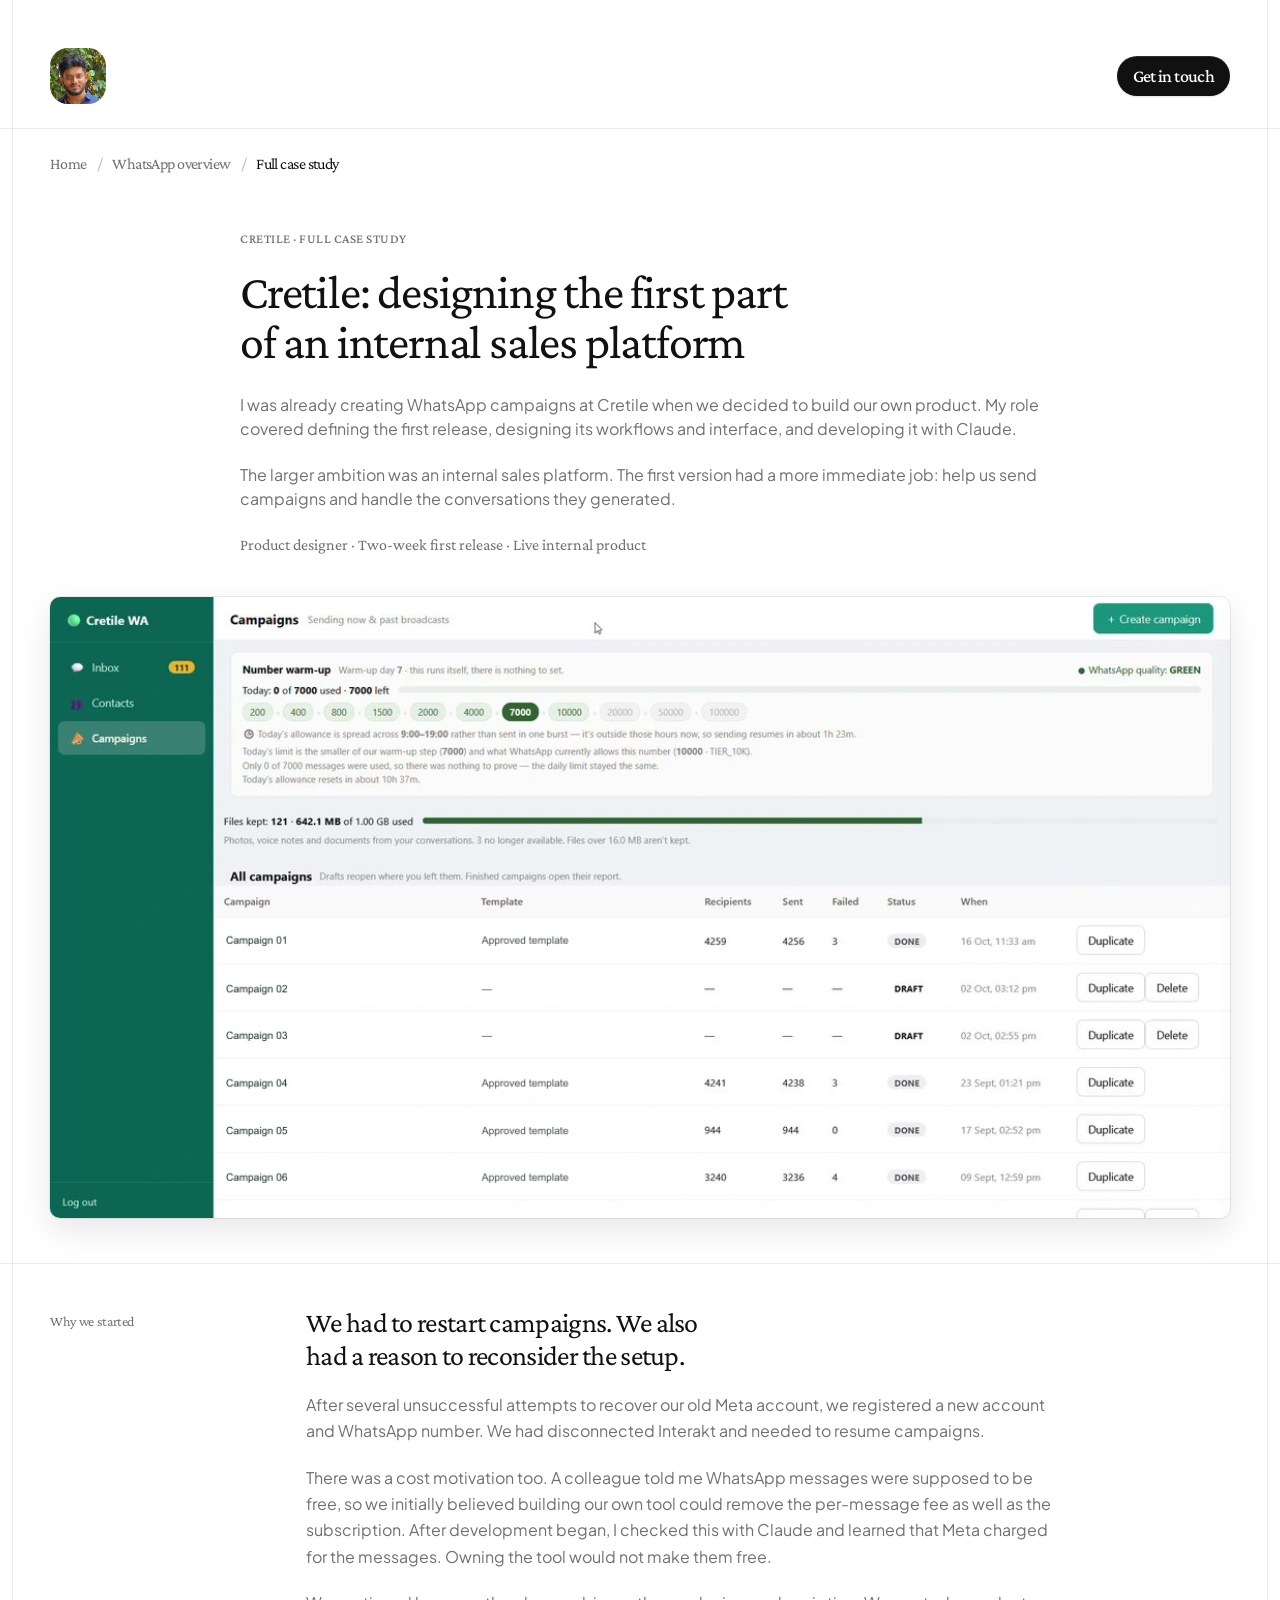
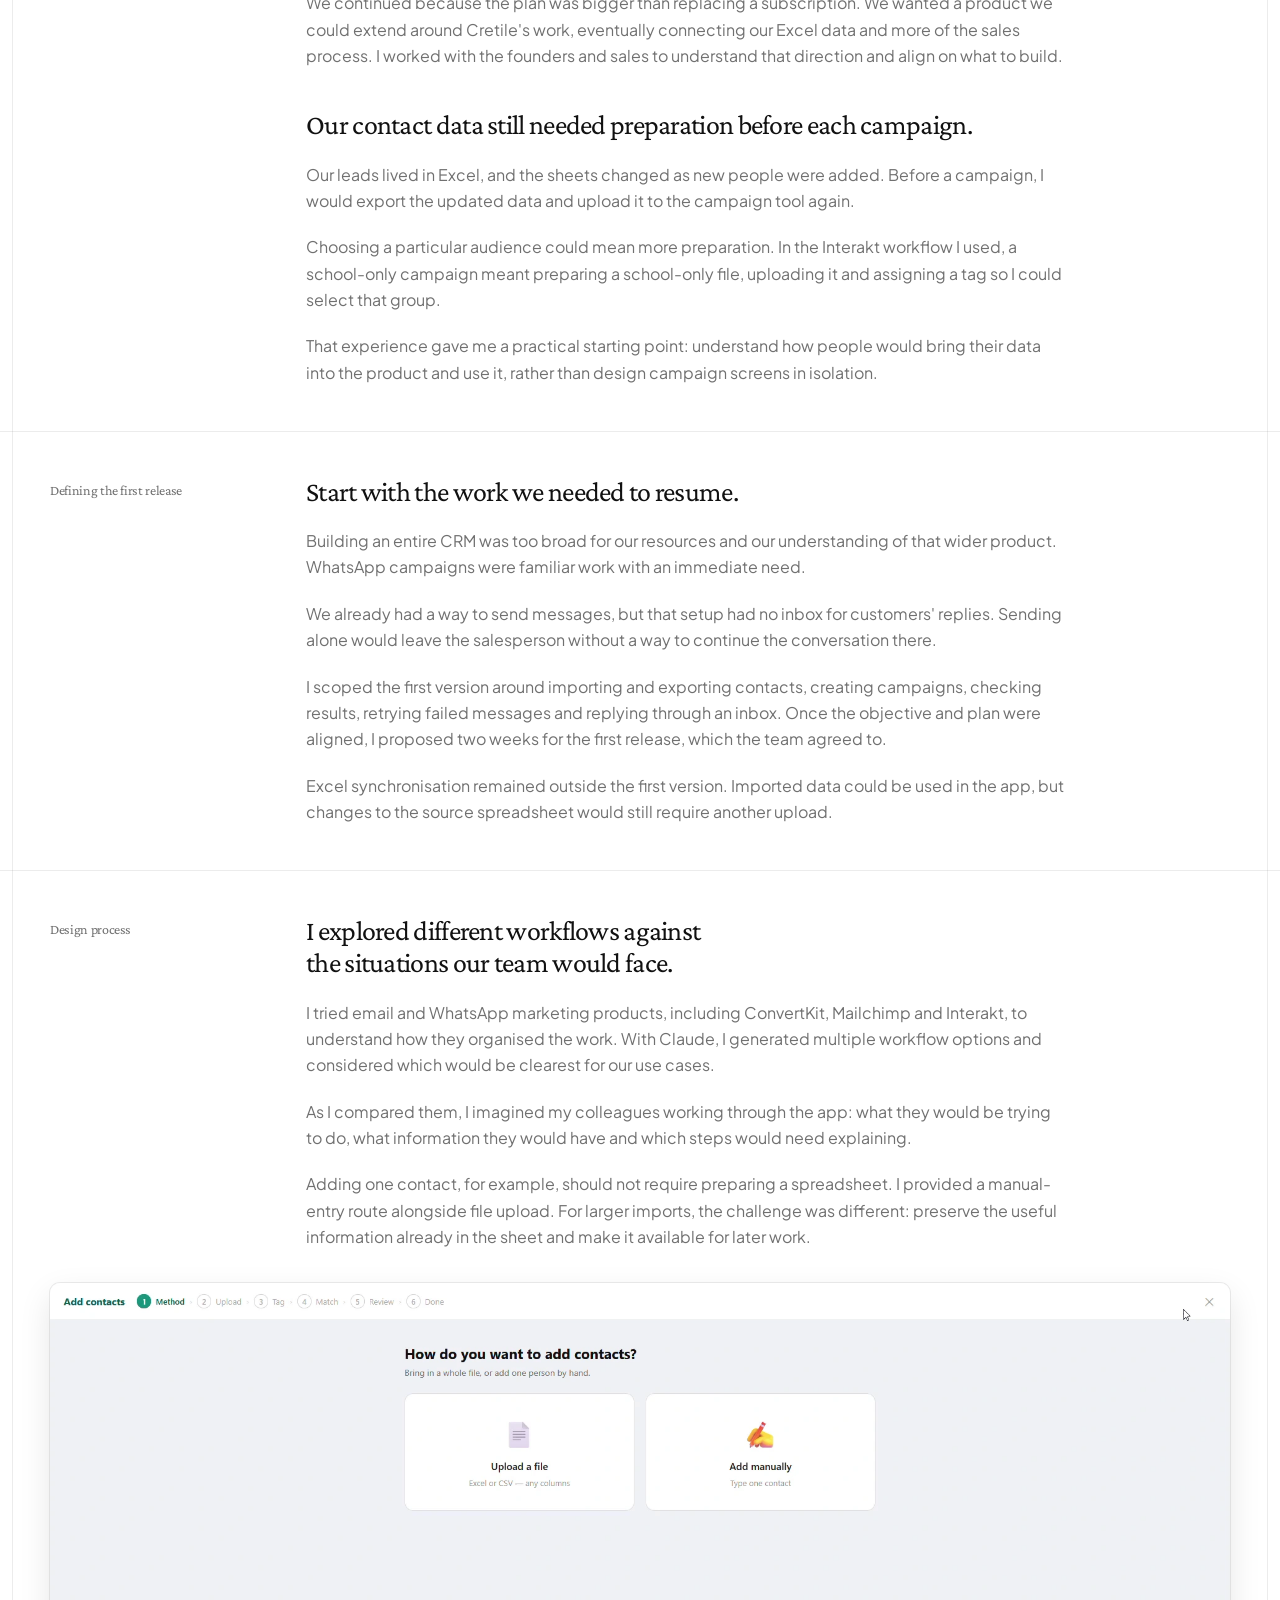
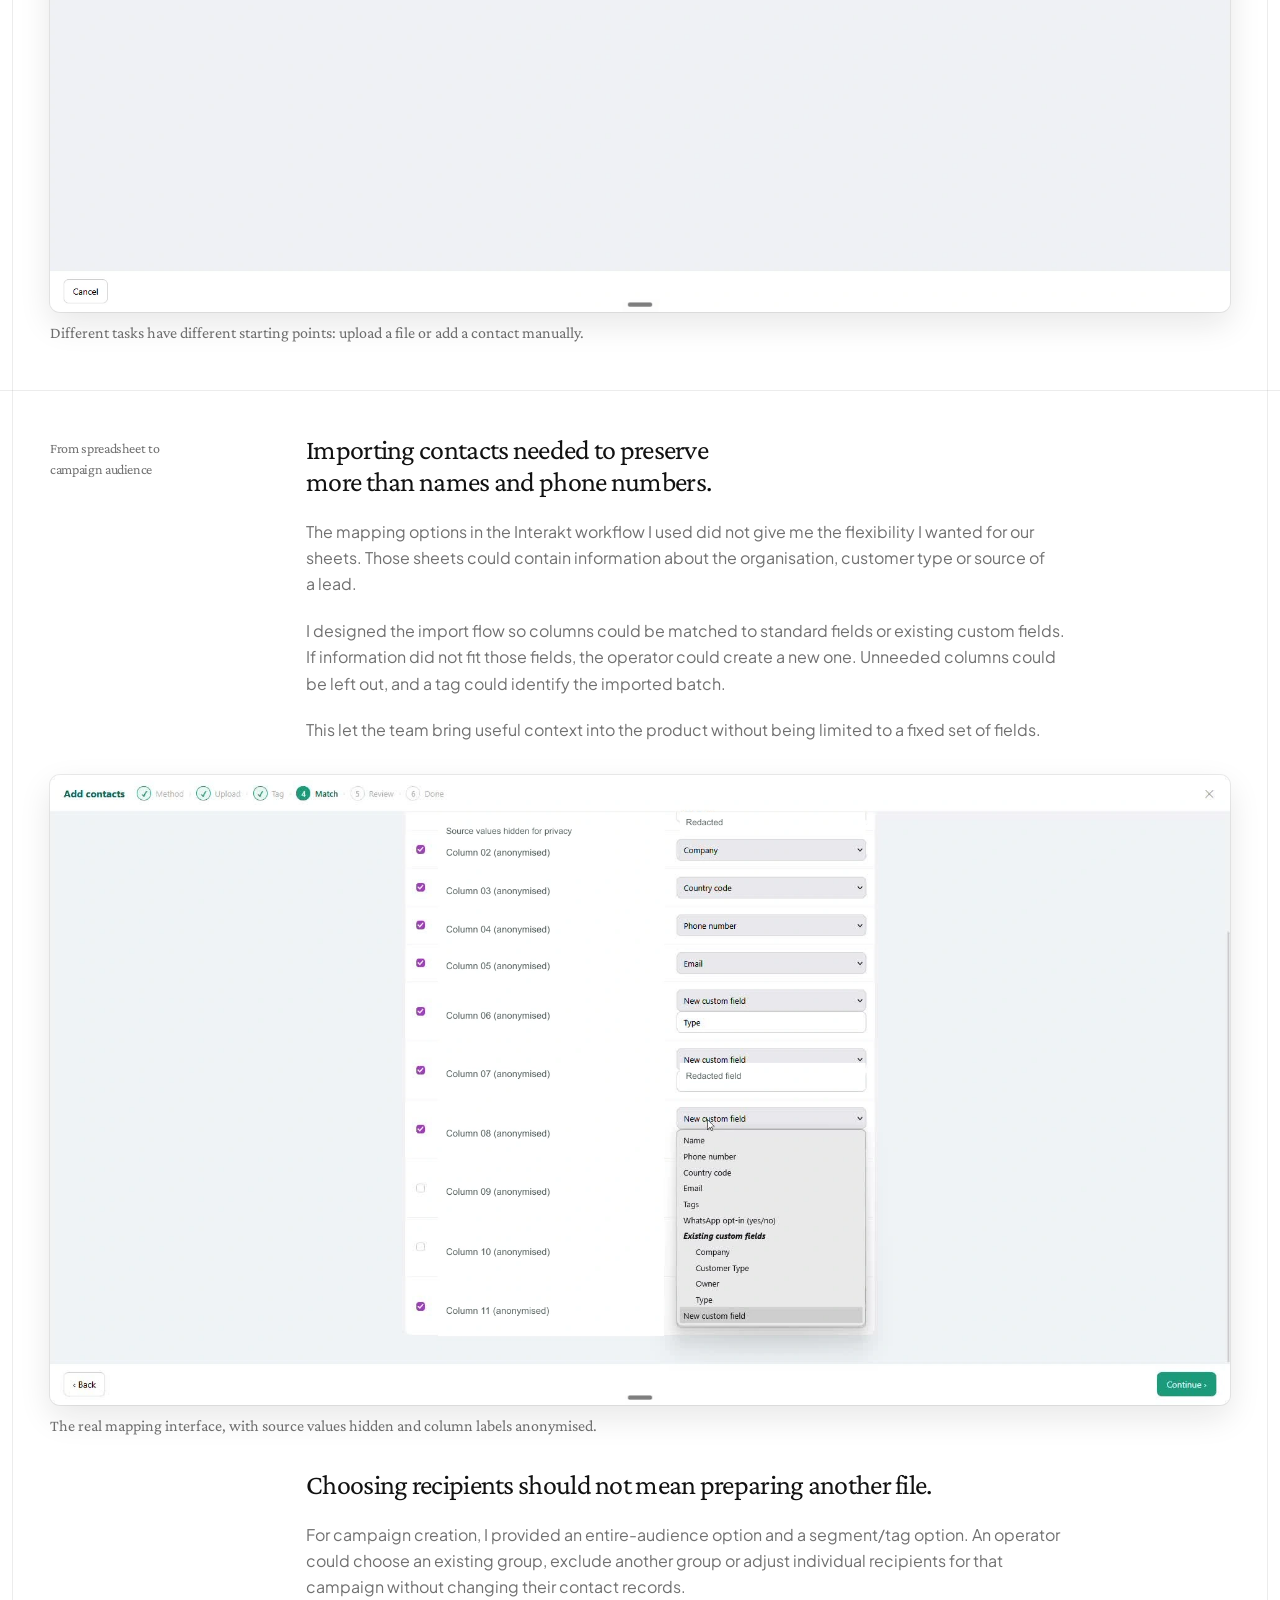
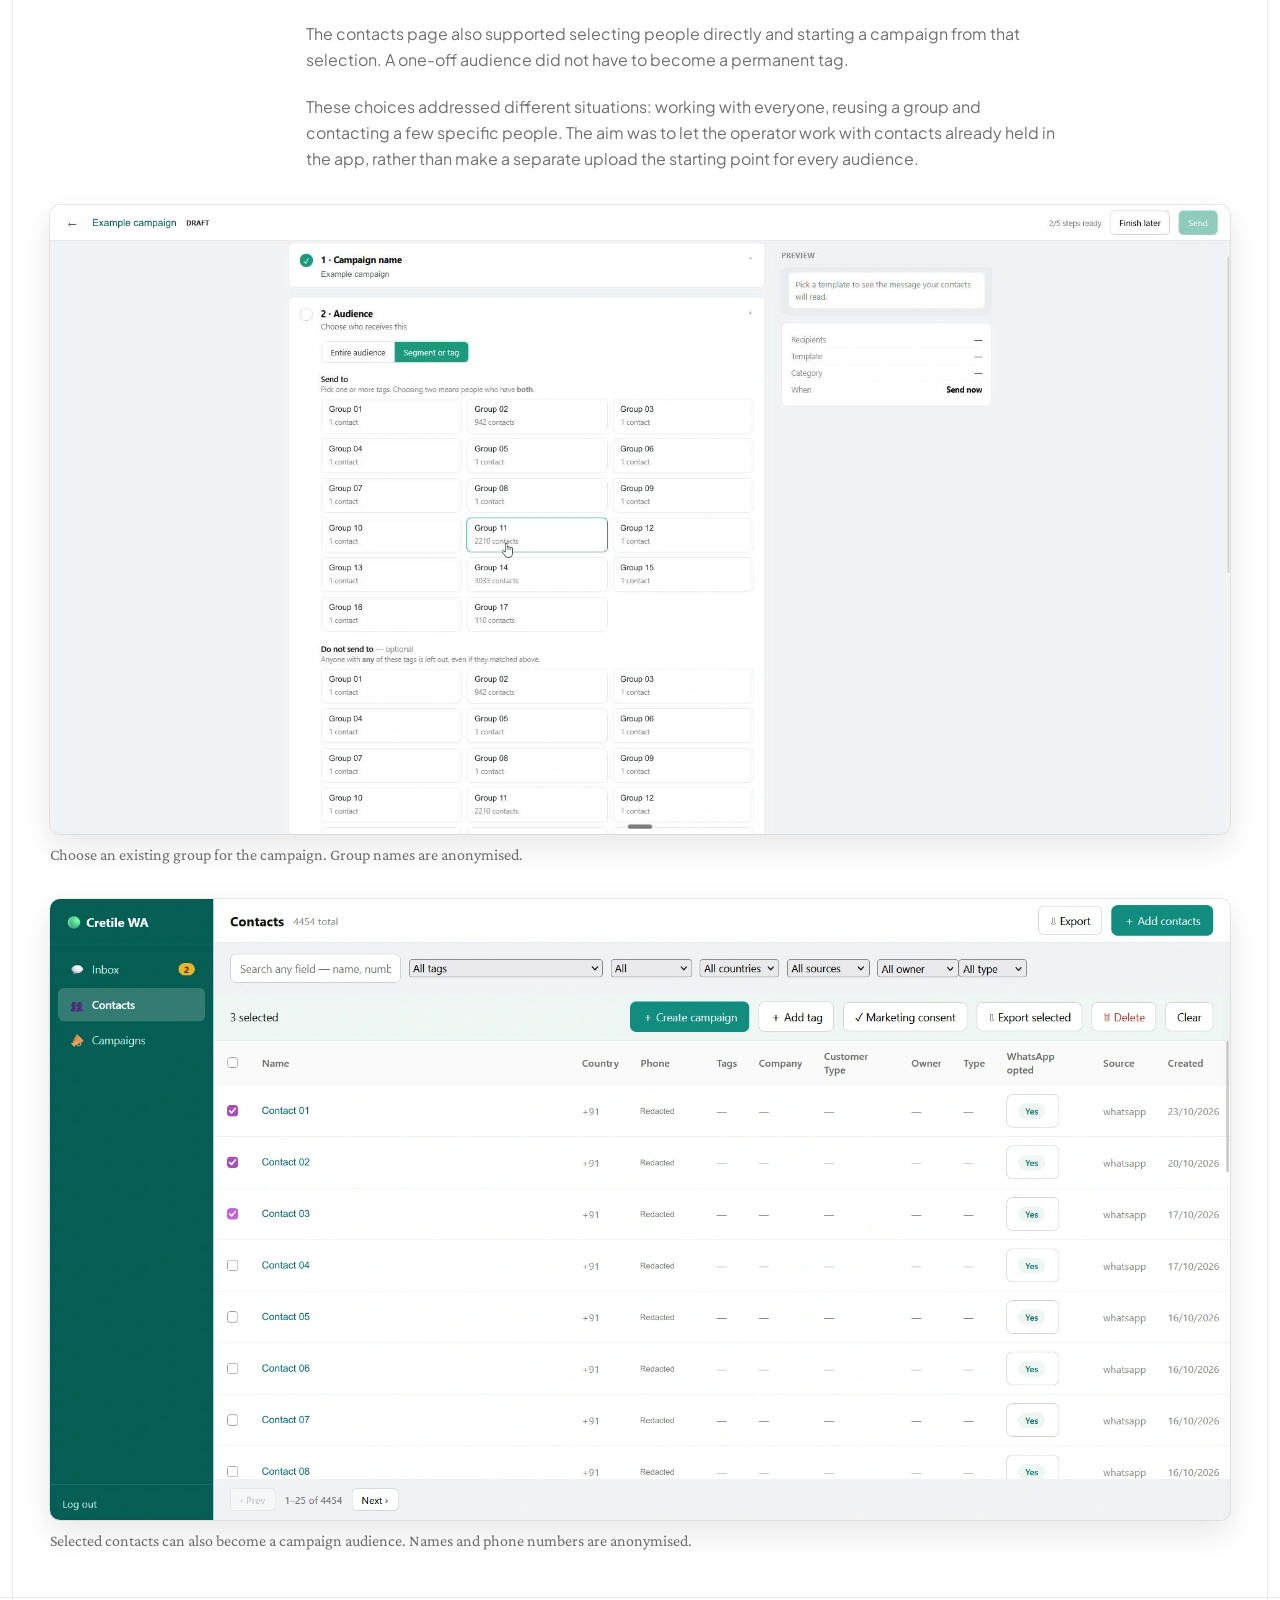
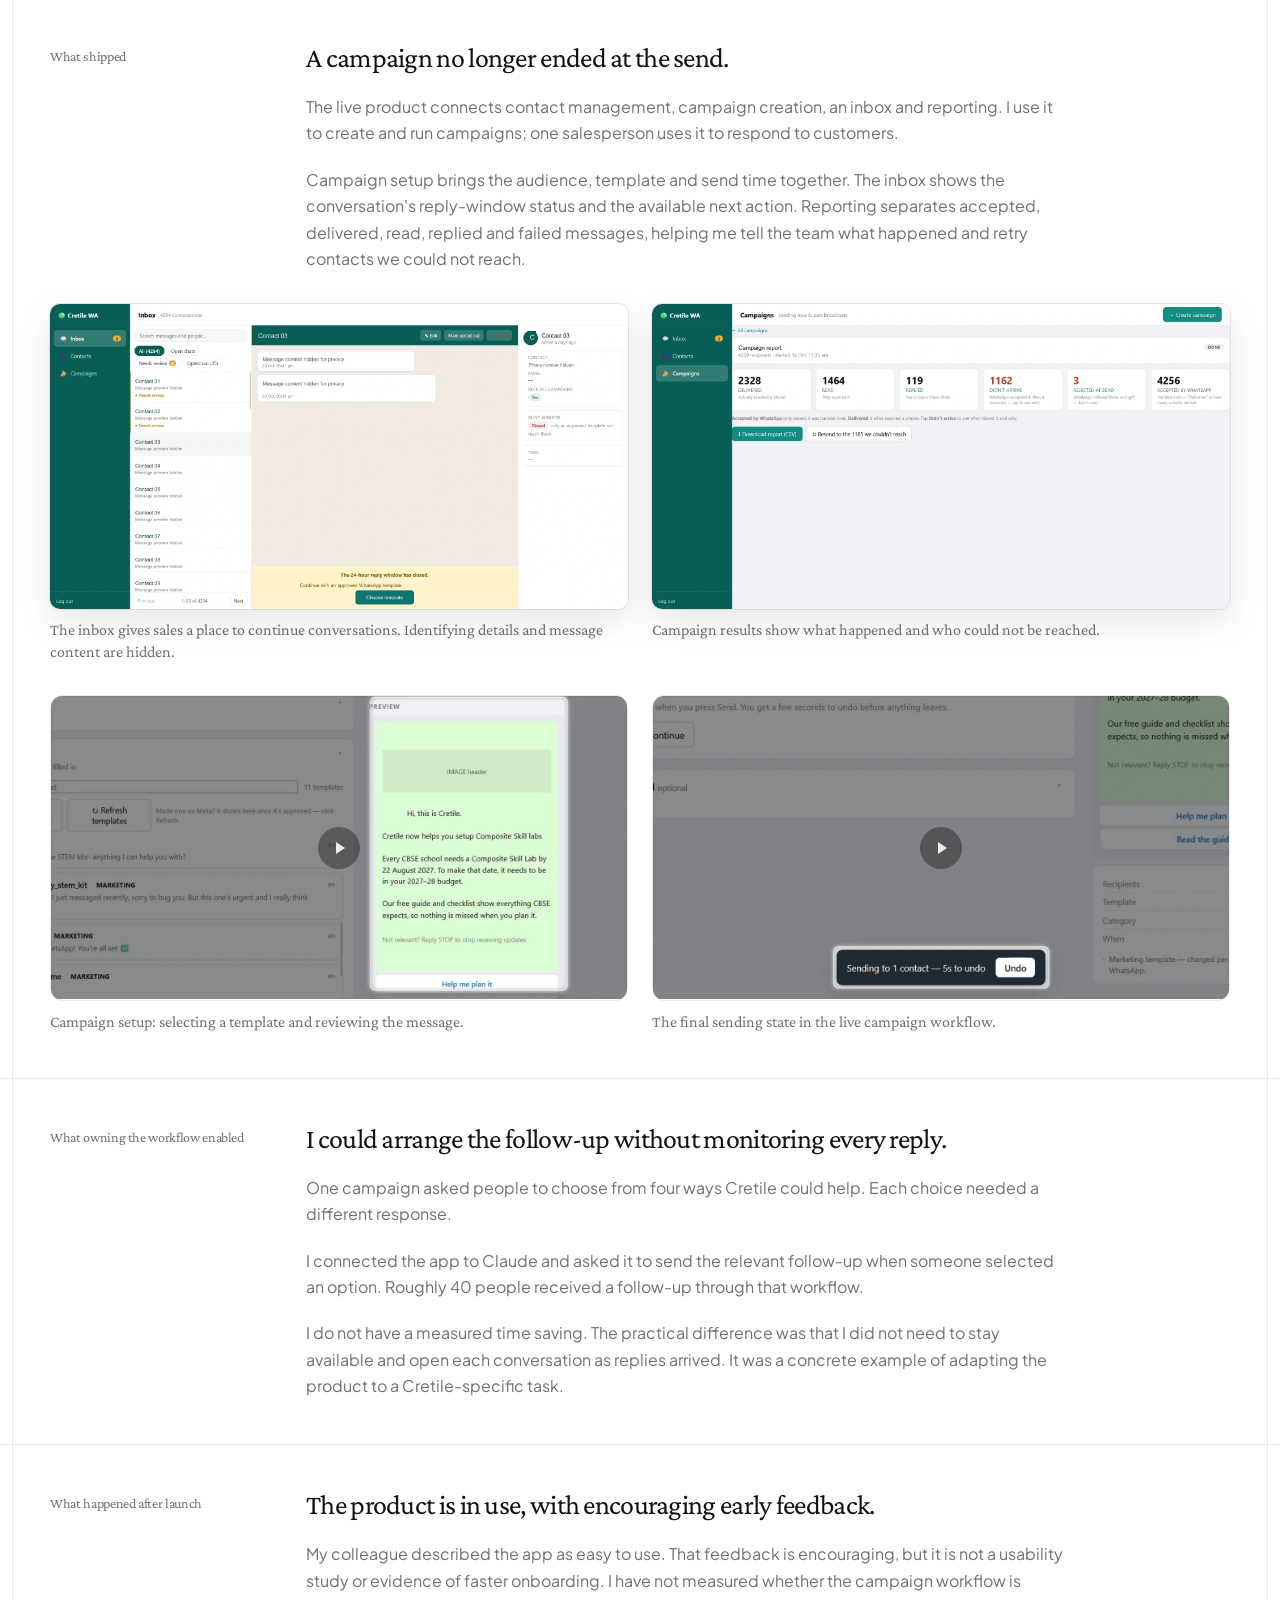
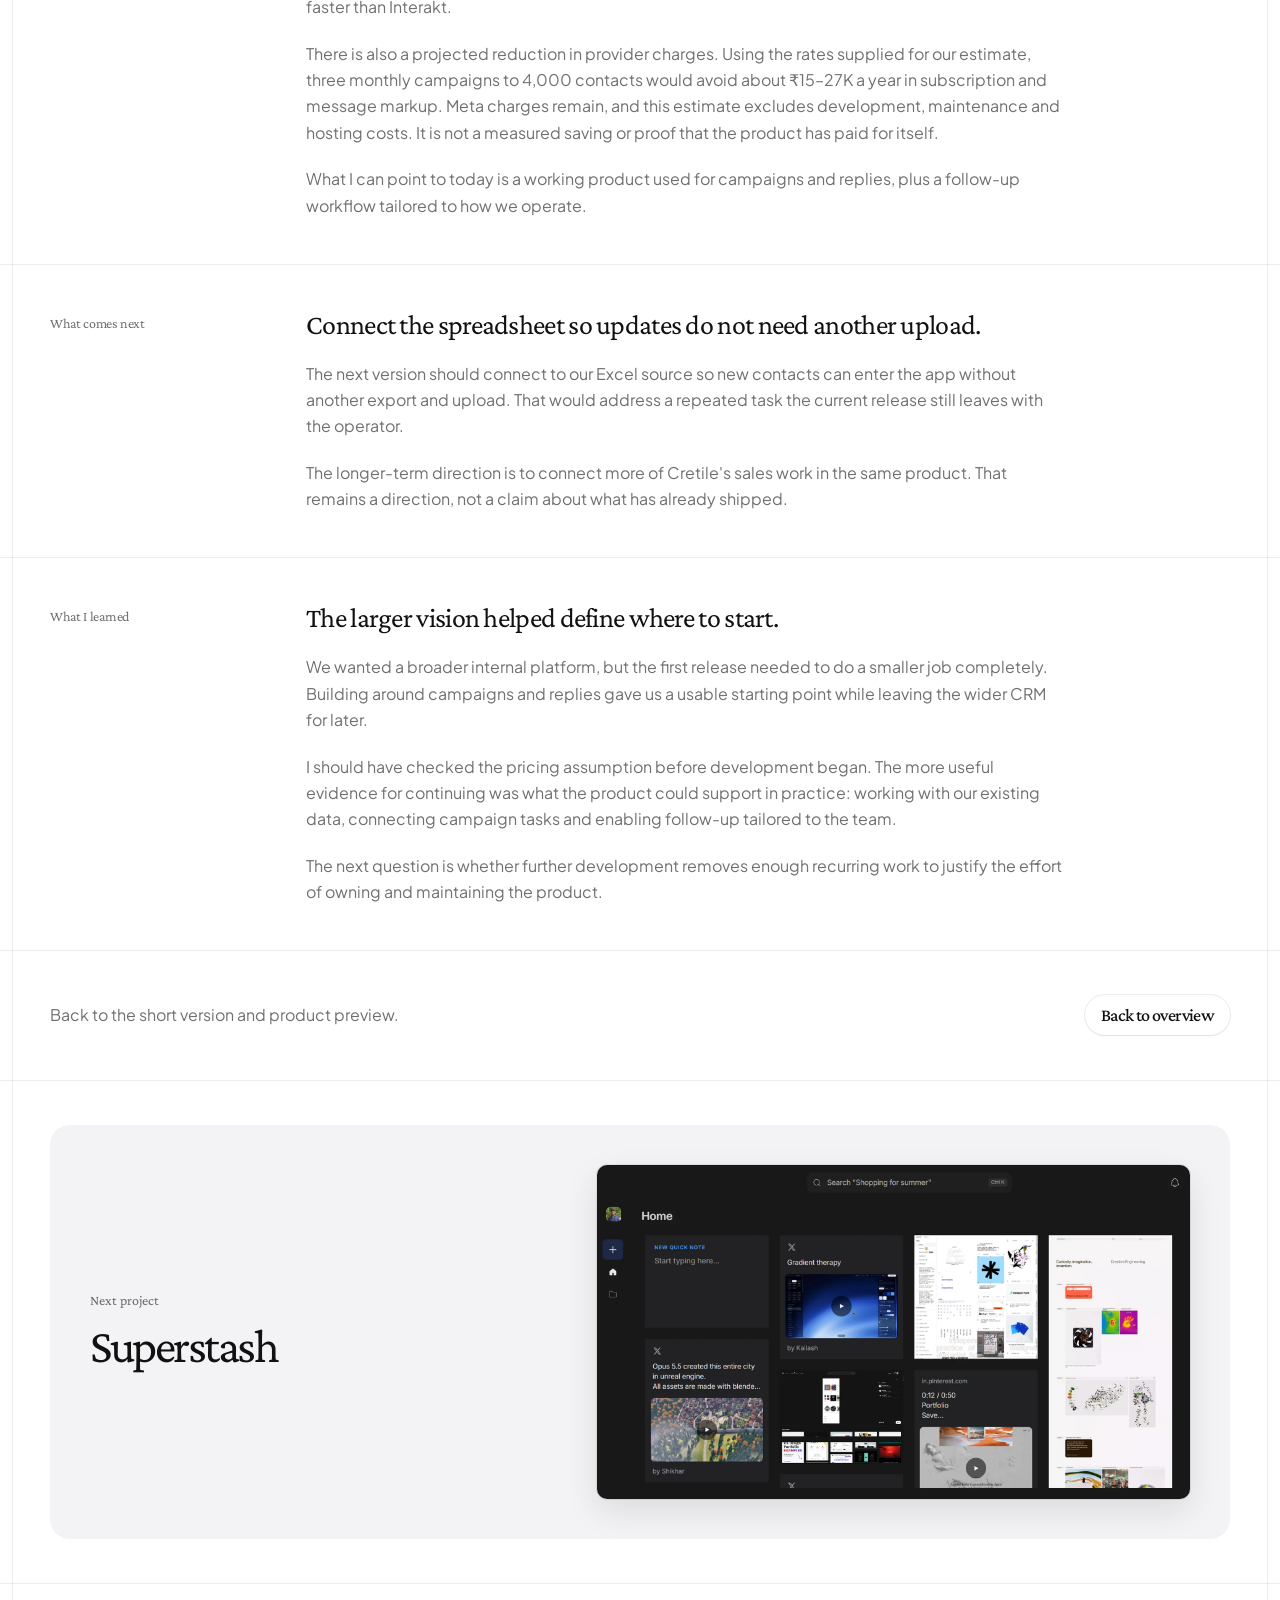
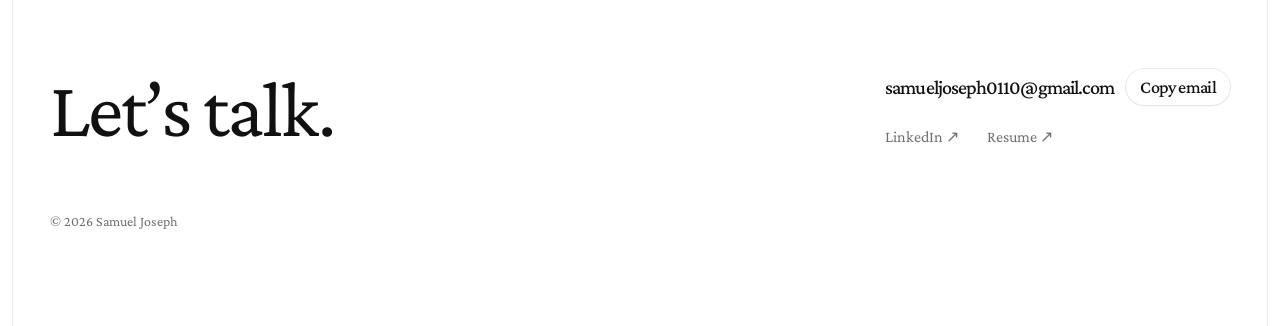
==== commit 3fc316ce: "Preview: subtext line height 1.5" ====
--- a/cretile-case-study.html
+++ b/cretile-case-study.html
@@ -18,7 +18,7 @@
 <meta property="og:image:height" content="630">
 <meta name="twitter:card" content="summary_large_image">
 <link rel="preload" href="assets/fonts/crimson-pro-latin-variable.woff2" as="font" type="font/woff2" crossorigin>
-<link rel="stylesheet" href="styles.css?v=20261031-subtext">
+<link rel="stylesheet" href="styles.css?v=20261031-subtext2">
 <link rel="stylesheet" href="cretile-overview.css?v=20261031-frame3">
 </head>
 <body class="wa-case wa-story"><a class="wa-skip" href="#story">Skip to content</a>
--- a/styles.css
+++ b/styles.css
@@ -124,7 +124,7 @@
   font-weight: 400;
   letter-spacing: -.025em;
 }
-.t-body { color: var(--muted); font-family: var(--font-sub); font-weight: 400; font-size: 16px; line-height: 1.3; text-wrap: pretty; }
+.t-body { color: var(--muted); font-family: var(--font-sub); font-weight: 400; font-size: 16px; line-height: 1.5; text-wrap: pretty; }
 .page :is(h2, h3).t-h16 { font-size: 28px; line-height: 1.15; }
 .t-title { font-weight: 500; font-size: 20px; line-height: 1.2; }
 .t-display { font-weight: 400; font-size: clamp(40px, 4.2vw, 48px); line-height: 1.04; text-wrap: balance; }
@@ -224,7 +224,7 @@
 .meta > div { display: flex; flex-direction: column; gap: 6px; }
 .meta dt { color: var(--muted); font-size: 12px; line-height: 1.2; }
 .meta dd { font-weight: 400; font-size: 16px; line-height: 1.35; }
-.project-intro-inner > .t-body { font-size: 16px; line-height: 1.3; }
+.project-intro-inner > .t-body { font-size: 16px; line-height: 1.5; }
 
 /* Case study blocks */
 .label-col { flex: 1 1 200px; }
@@ -552,7 +552,7 @@
 .wa-title-block > .t-body,
 .wa-summary-copy .t-body,
 .case-title-block > .t-body,
-.case-summary-copy .t-body { font-size: 16px; line-height: 1.3; }
+.case-summary-copy .t-body { font-size: 16px; line-height: 1.5; }
 .wa-project-details, .case-project-details { margin: 0; border-top: 1px solid var(--hairline); }
 .wa-project-details > div, .case-project-details > div {
   padding: 16px 0;
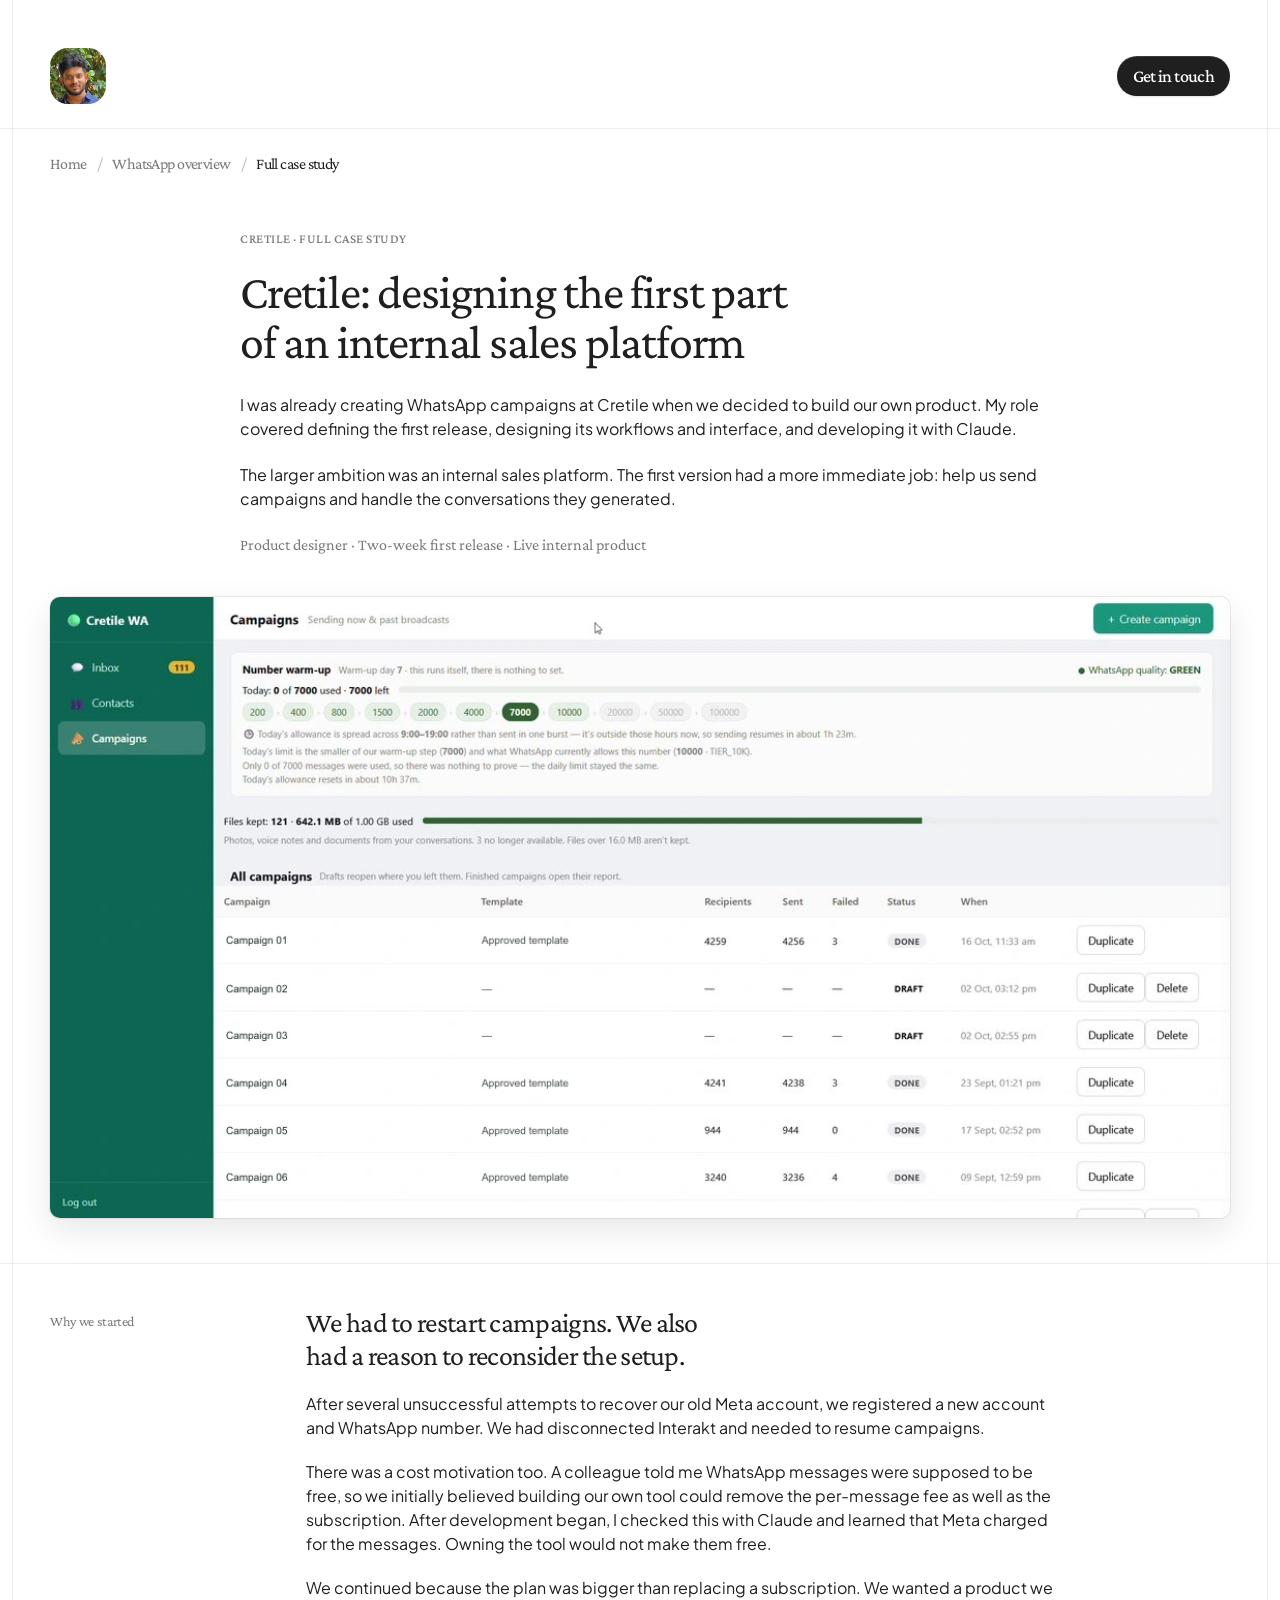
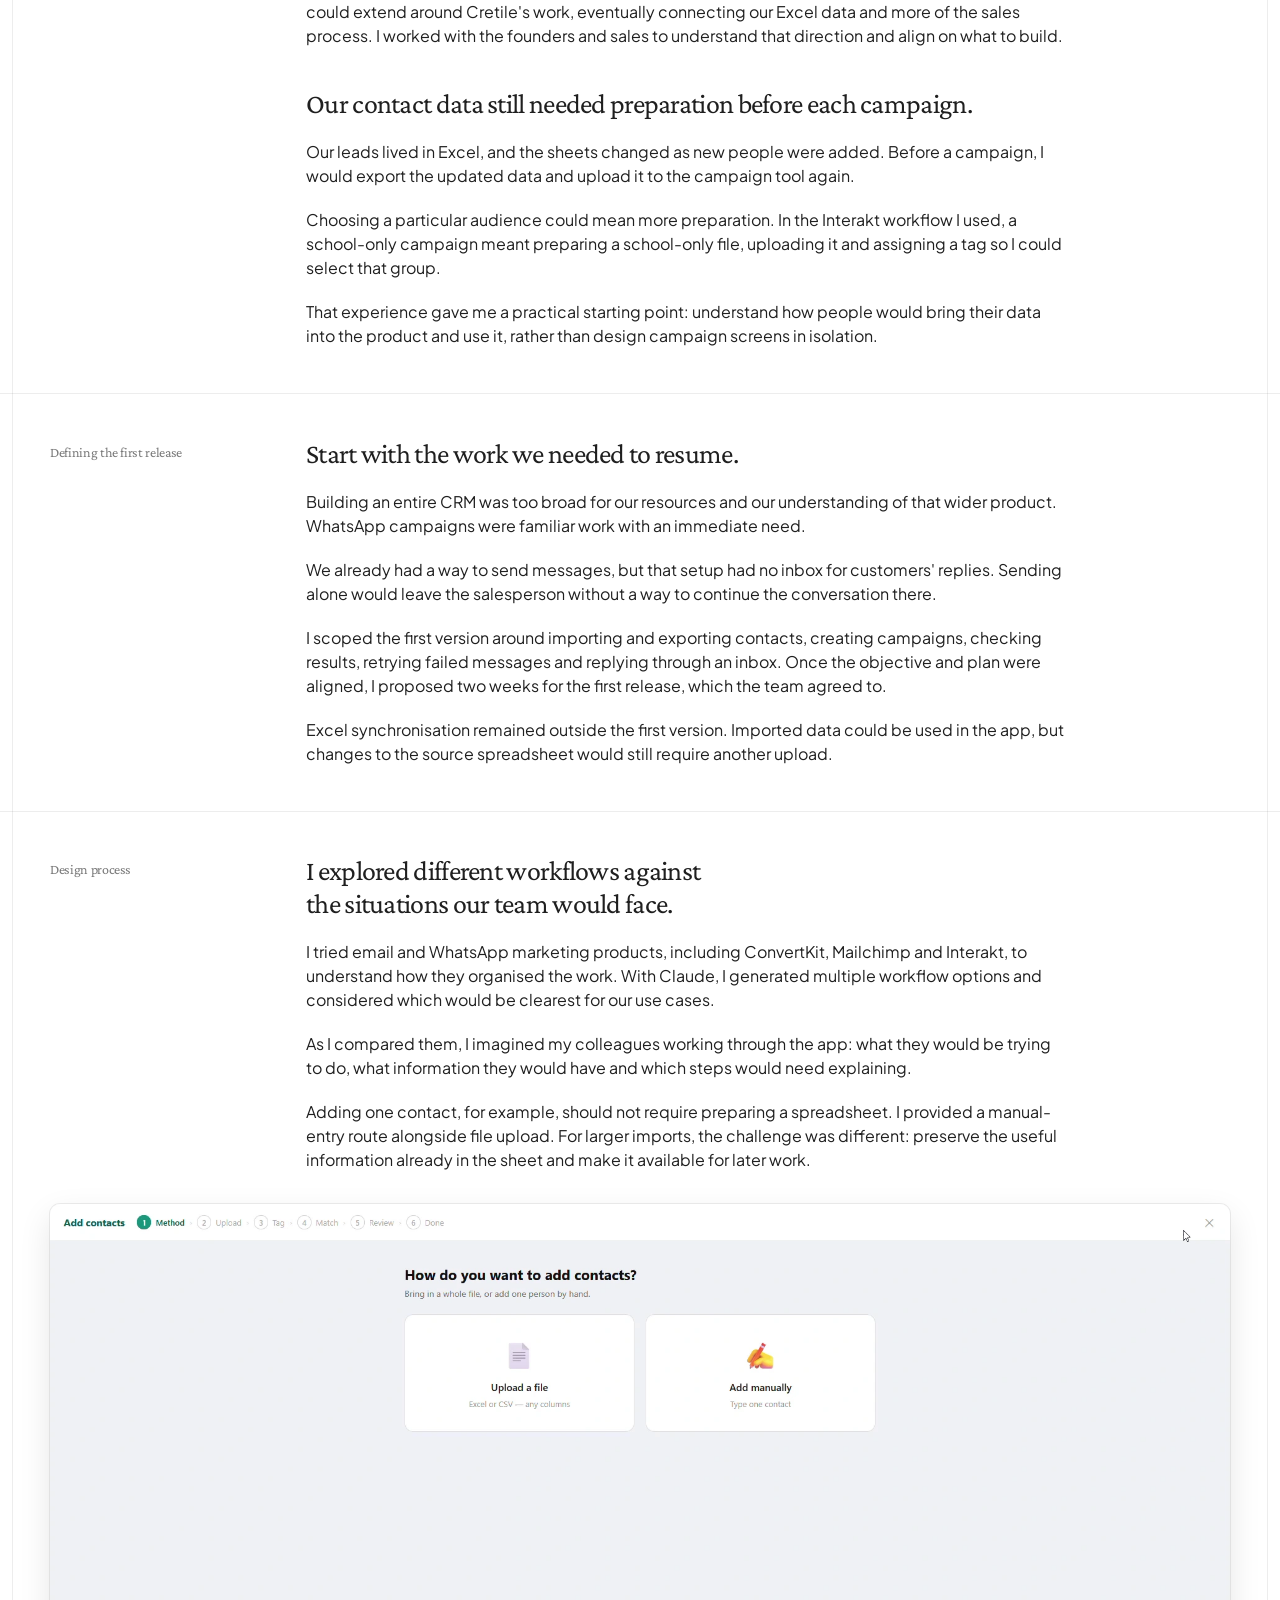
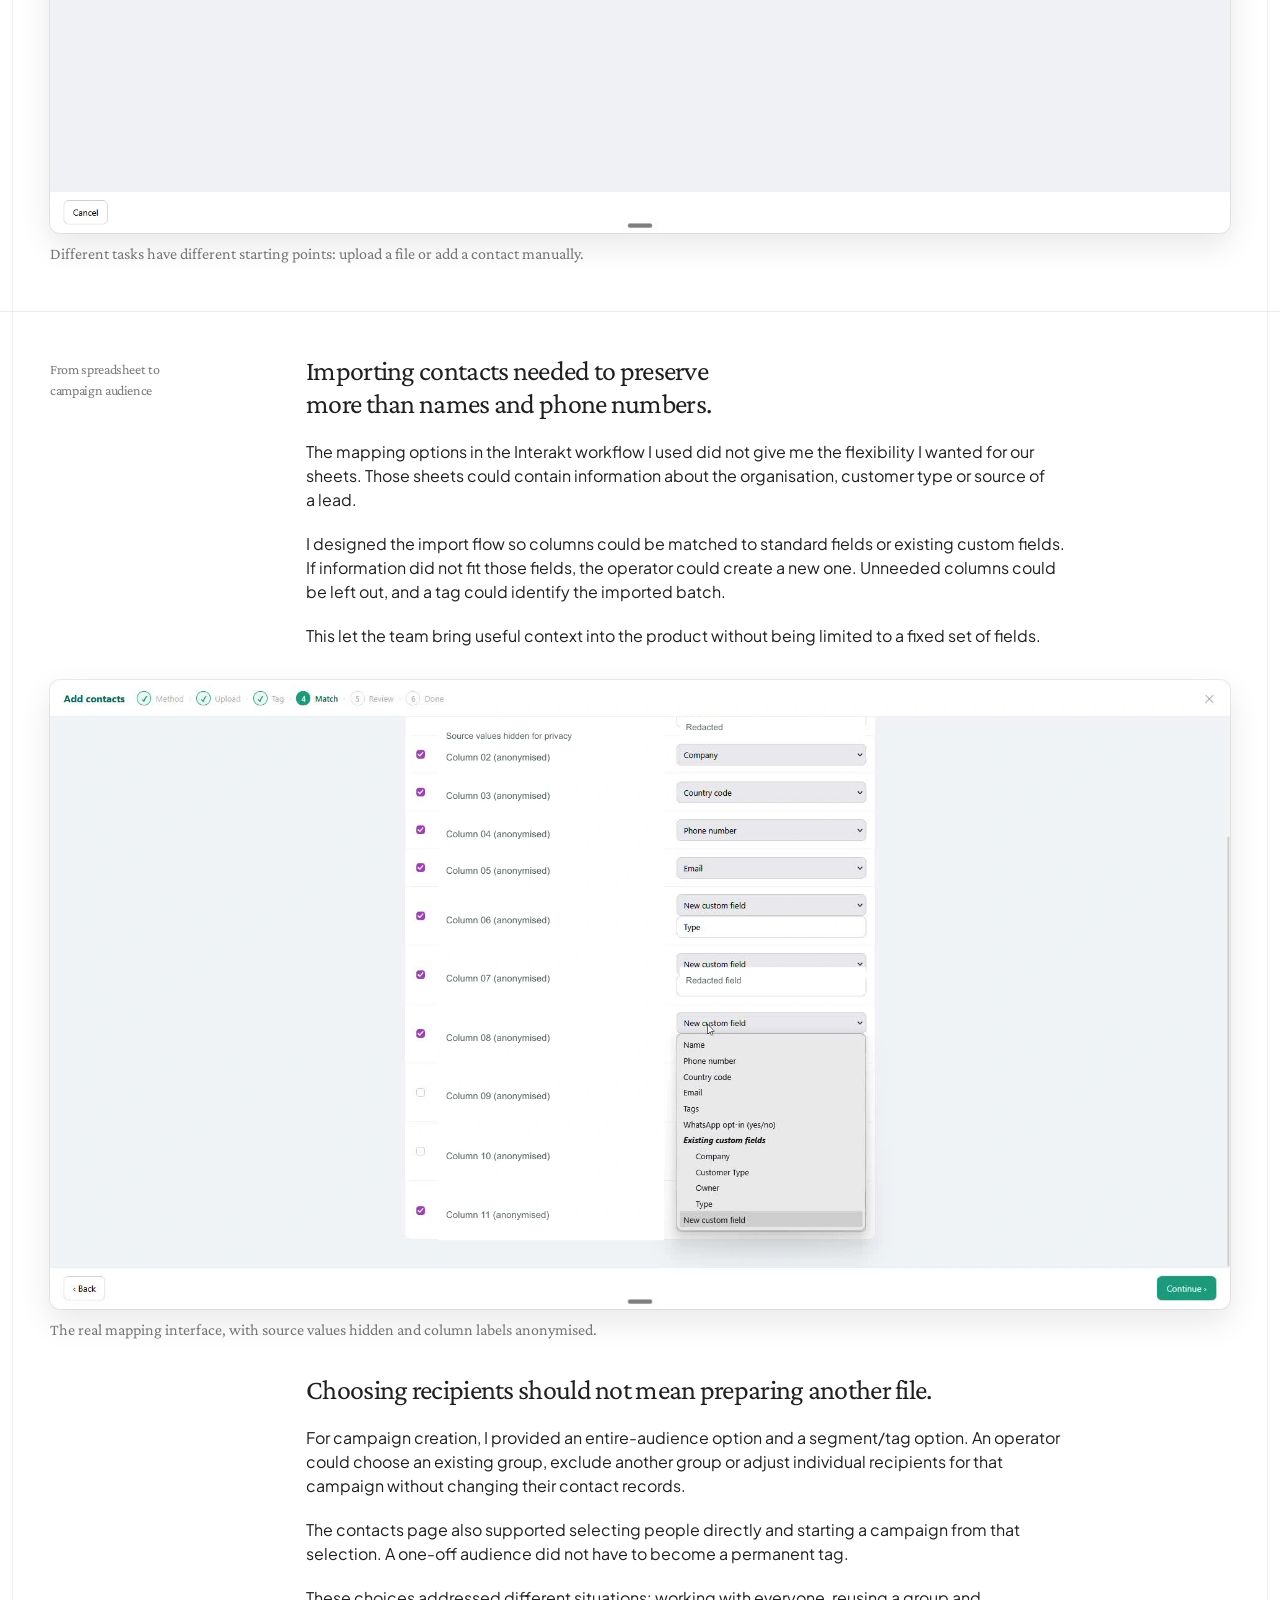
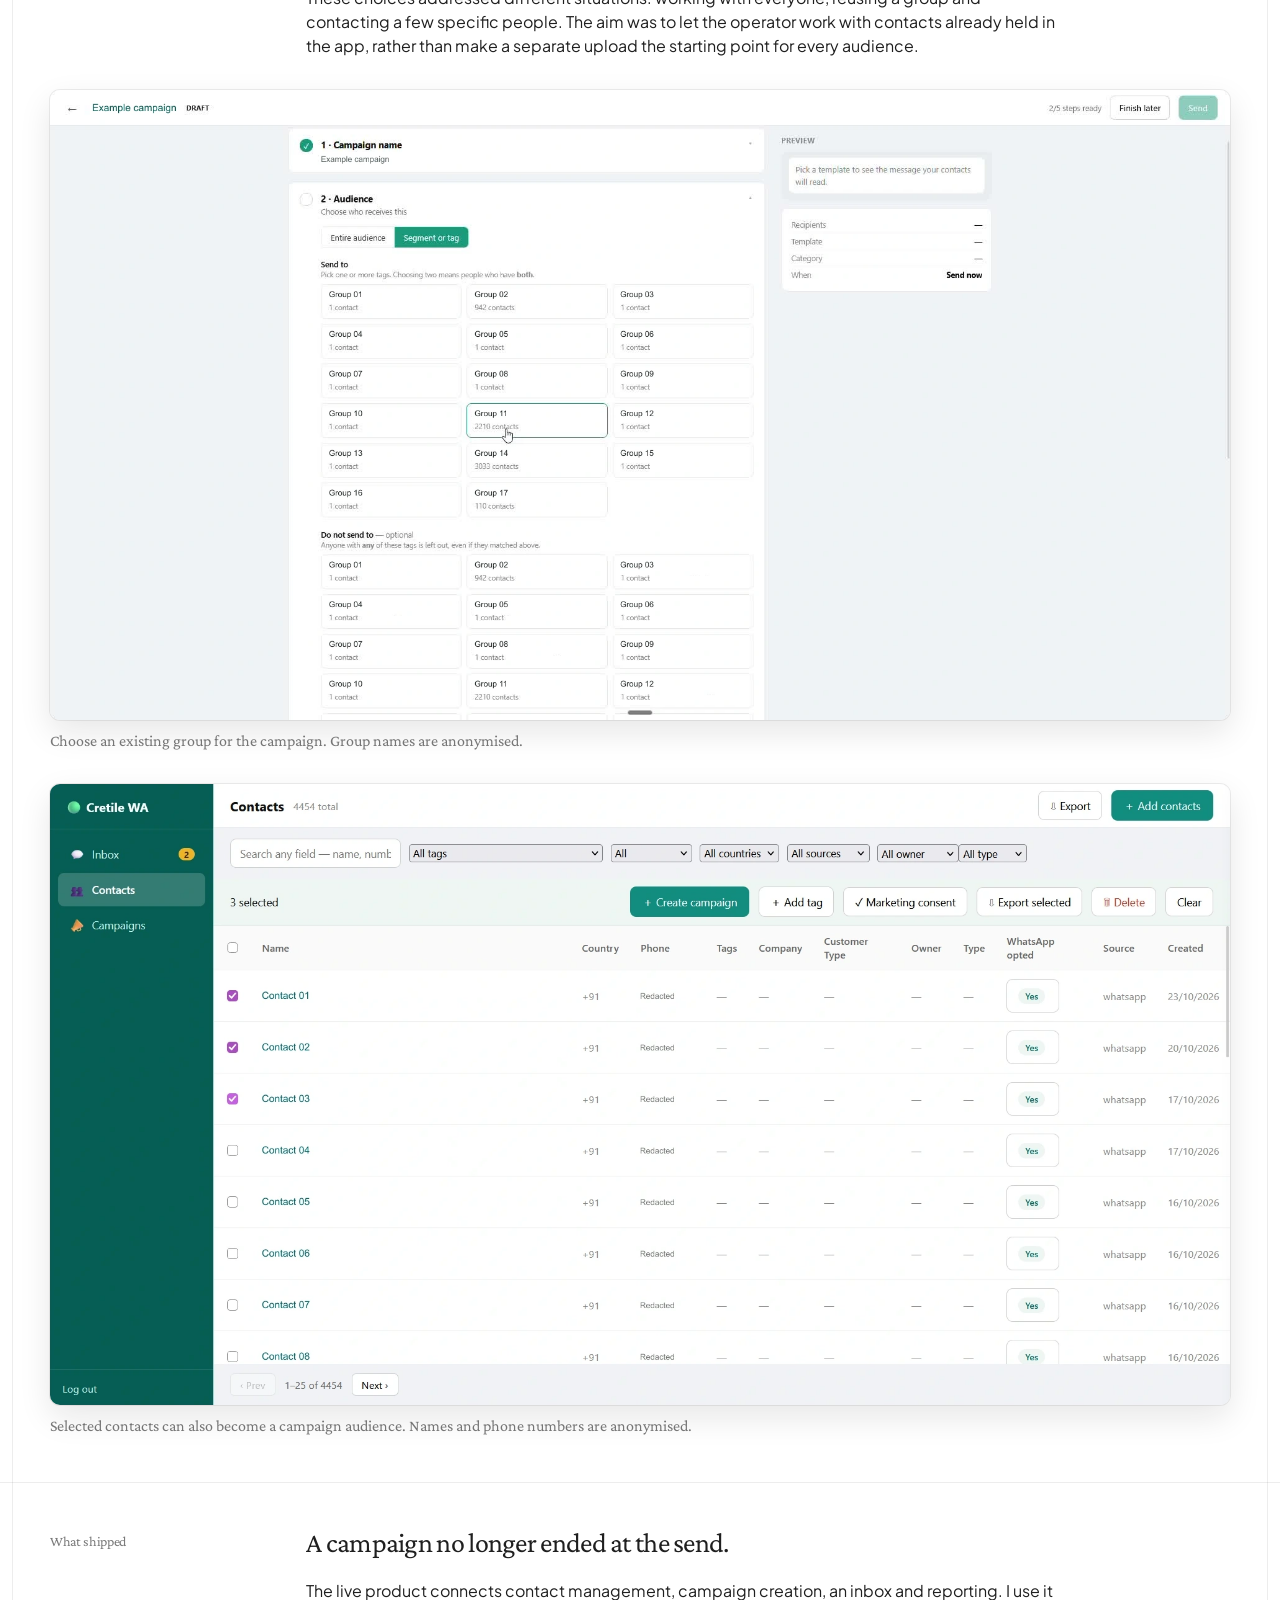
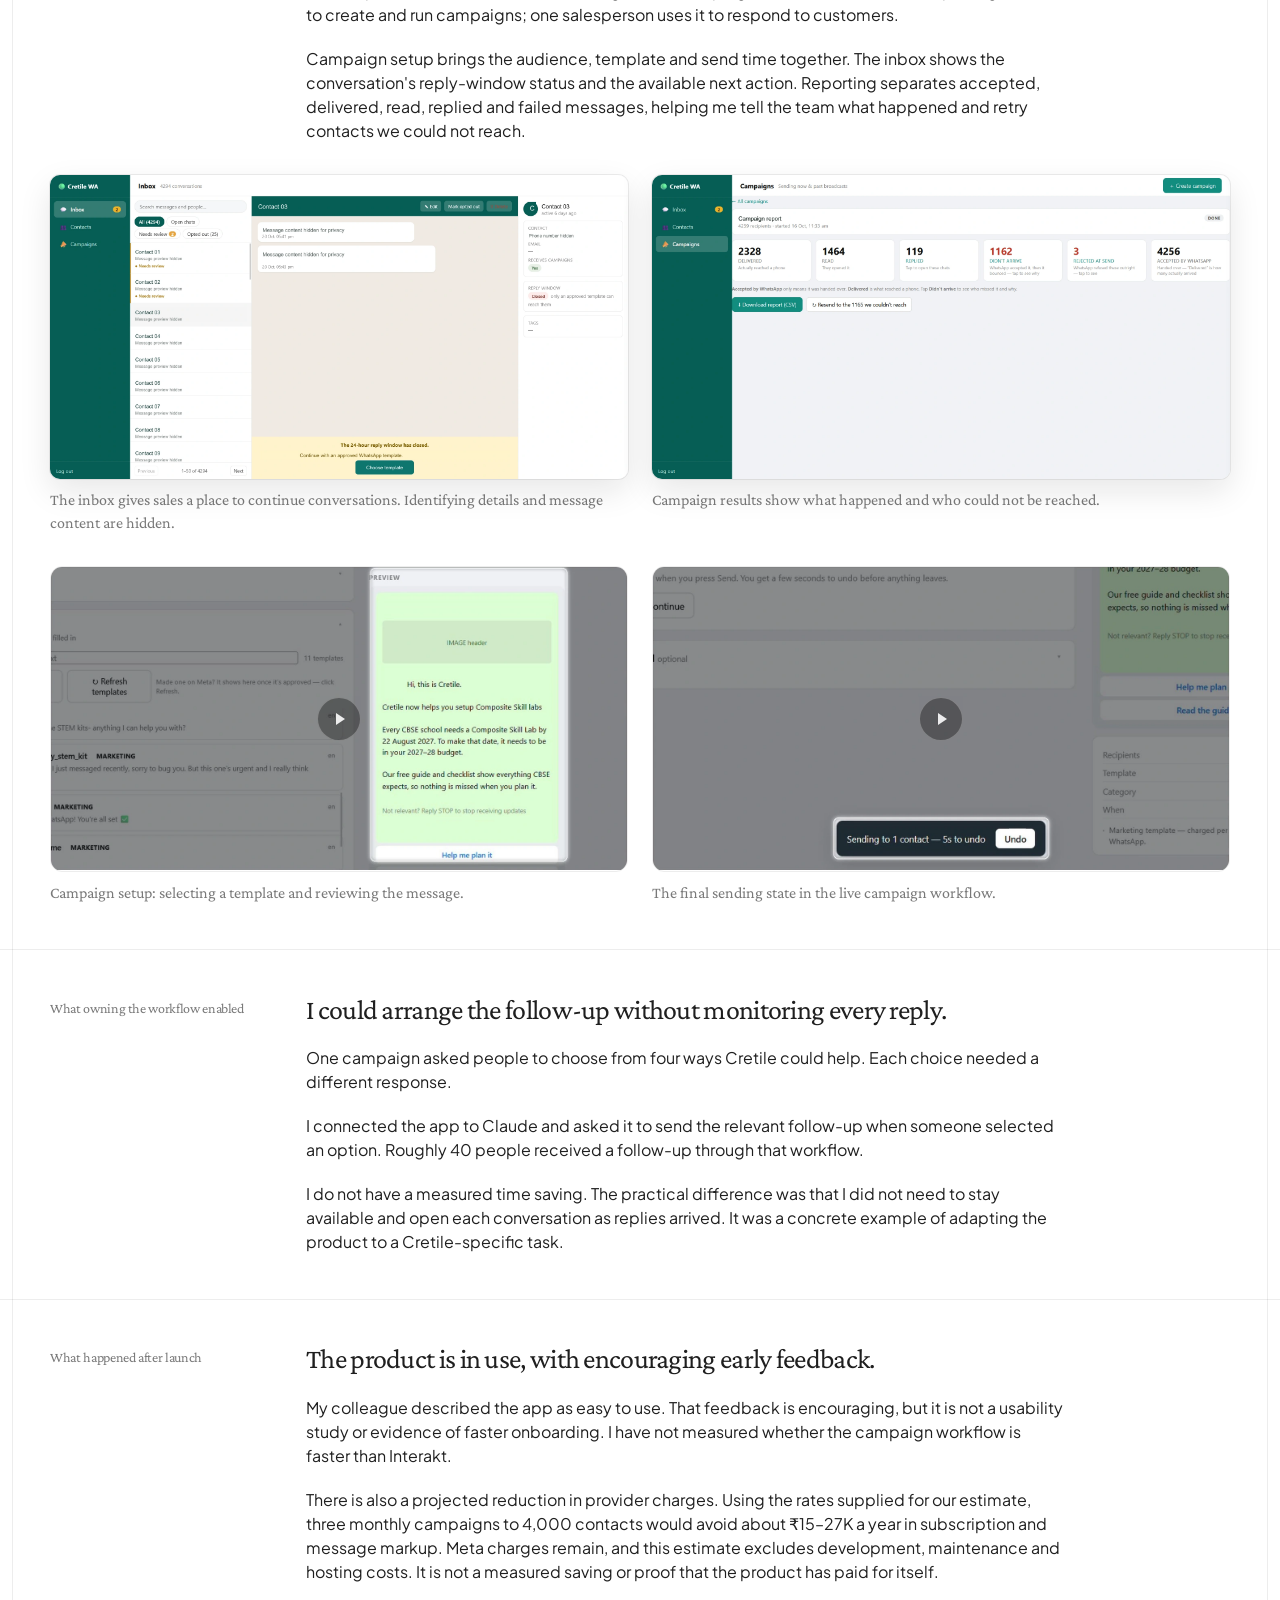
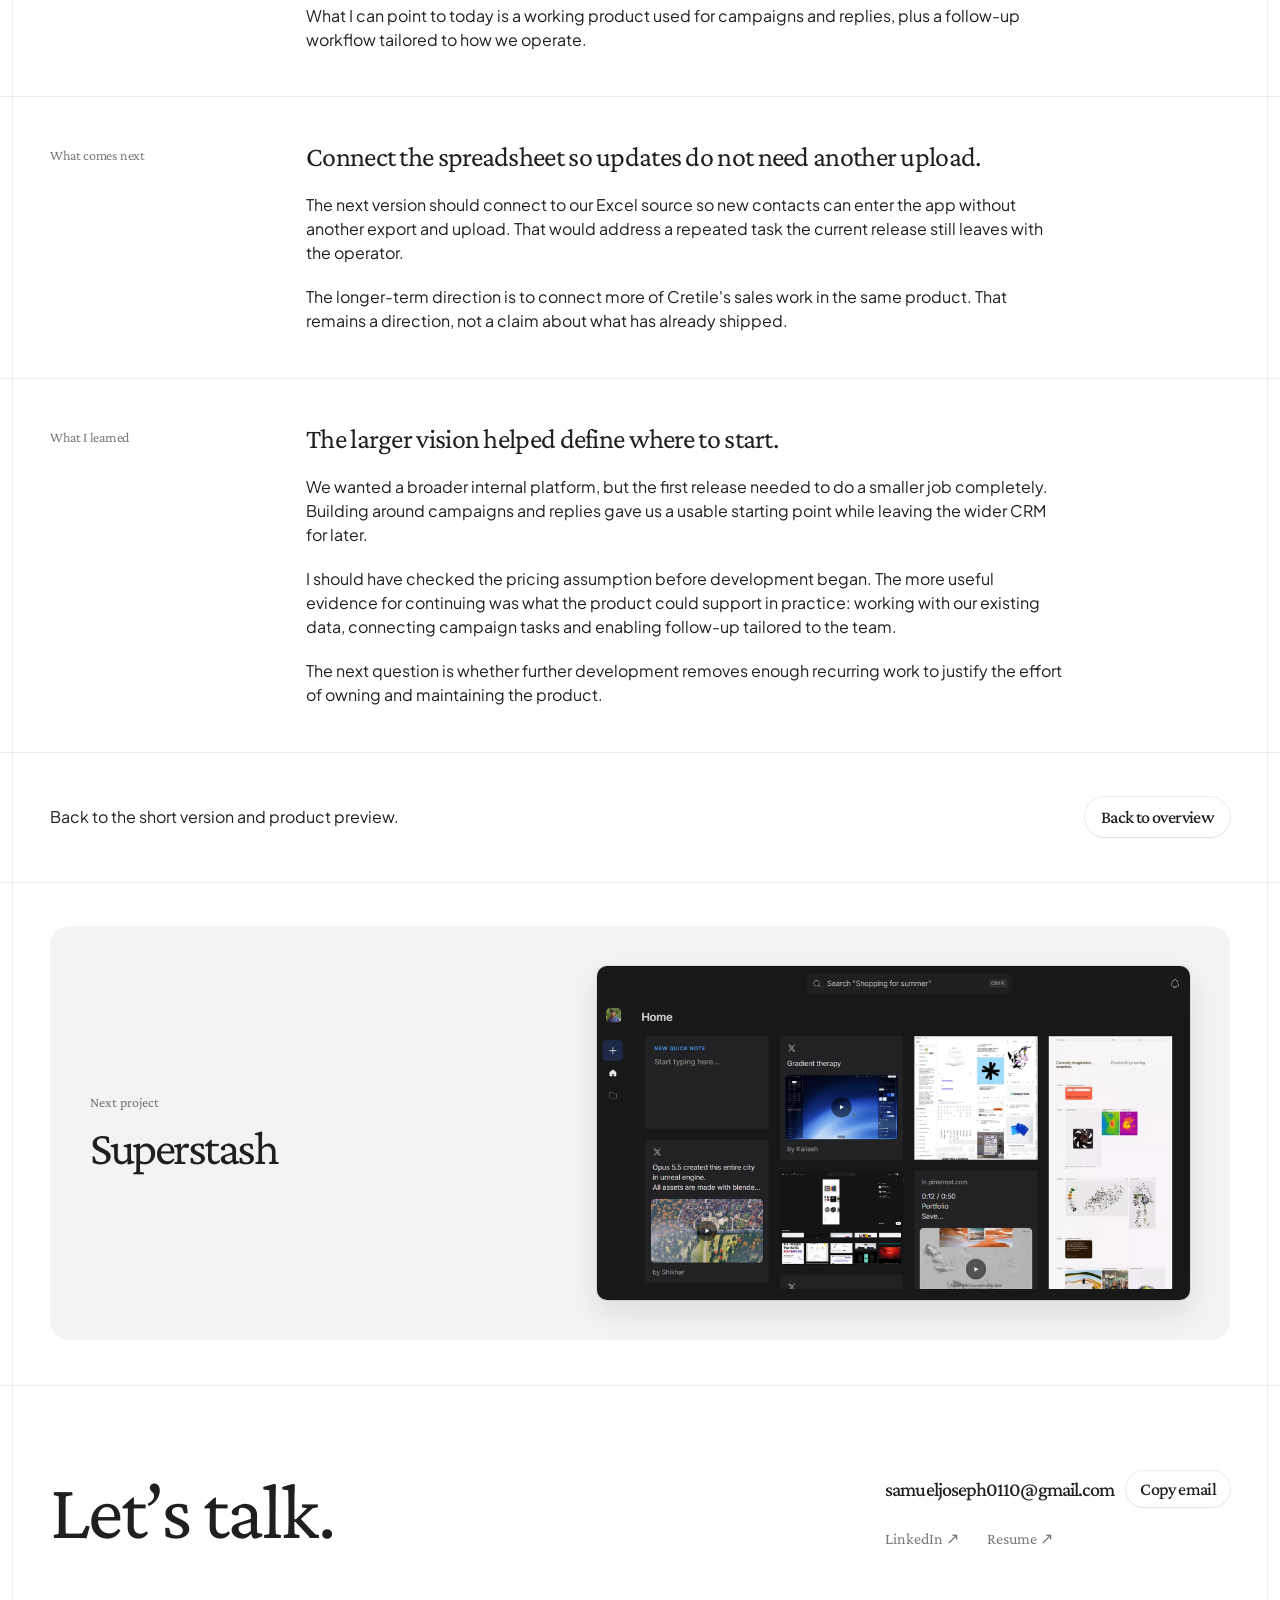
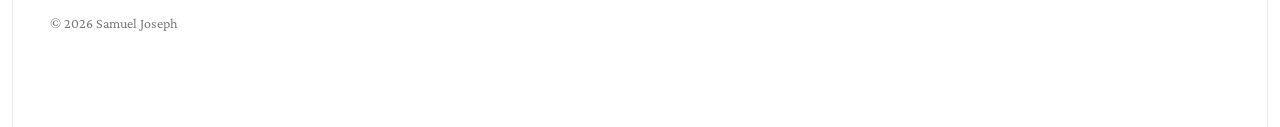
==== commit 3a4f8f48: "Preview: #1F1F1F text, compact equal-width tabs" ====
--- a/cretile-case-study.html
+++ b/cretile-case-study.html
@@ -18,8 +18,8 @@
 <meta property="og:image:height" content="630">
 <meta name="twitter:card" content="summary_large_image">
 <link rel="preload" href="assets/fonts/crimson-pro-latin-variable.woff2" as="font" type="font/woff2" crossorigin>
-<link rel="stylesheet" href="styles.css?v=20261031-subtext2">
-<link rel="stylesheet" href="cretile-overview.css?v=20261031-frame3">
+<link rel="stylesheet" href="styles.css?v=20261031-ink">
+<link rel="stylesheet" href="cretile-overview.css?v=20261031-ink">
 </head>
 <body class="wa-case wa-story"><a class="wa-skip" href="#story">Skip to content</a>
 <main class="page"><div class="container">
--- a/styles.css
+++ b/styles.css
@@ -38,11 +38,11 @@
   --surface: #F3F3F6;
   --surface-alt: rgb(239, 239, 241);
   --white: rgb(255, 255, 255);
-  --ink: rgb(17, 17, 17);
+  --ink: #1F1F1F;
   --ink-hover: rgb(48, 48, 48);
-  --muted: rgba(17, 17, 17, 0.6);
-  --faint: rgba(17, 17, 17, 0.3);
-  --hairline: rgba(17, 17, 17, 0.08);
+  --muted: rgba(31, 31, 31, 0.6);
+  --faint: rgba(31, 31, 31, 0.3);
+  --hairline: rgba(31, 31, 31, 0.08);
   --tip-bg: rgb(30, 30, 30);
   --device-screen: rgb(30, 30, 30);
   --content-width: 1180px;
@@ -86,7 +86,7 @@
    vertical lines sit halfway between the screen edge and the content. */
 .page {
   --frame-x: max(var(--page-x) / 2, (100% - var(--content-width)) / 2 - 40px);
-  --frame-line: rgba(17, 17, 17, 0.08);
+  --frame-line: rgba(31, 31, 31, 0.08);
 }
 @media (max-width: 640px) { .page { --page-x: 32px; } }
 .page::before {
@@ -124,7 +124,7 @@
   font-weight: 400;
   letter-spacing: -.025em;
 }
-.t-body { color: var(--muted); font-family: var(--font-sub); font-weight: 400; font-size: 16px; line-height: 1.5; text-wrap: pretty; }
+.t-body { color: var(--ink); font-family: var(--font-sub); font-weight: 400; font-size: 16px; line-height: 1.5; text-wrap: pretty; }
 .page :is(h2, h3).t-h16 { font-size: 28px; line-height: 1.15; }
 .t-title { font-weight: 500; font-size: 20px; line-height: 1.2; }
 .t-display { font-weight: 400; font-size: clamp(40px, 4.2vw, 48px); line-height: 1.04; text-wrap: balance; }
@@ -295,7 +295,7 @@
 .dg-col { display: flex; flex-direction: column; gap: 10px; }
 .dg-label { color: var(--muted); font-weight: 500; font-size: 12px; line-height: 1; text-transform: uppercase; letter-spacing: .04em; }
 .dg-card { background: var(--white); border-radius: 8px; padding: 12px; display: flex; flex-direction: column; gap: 4px; }
-.dg-card .t-body { font-size: 14px; line-height: 20px; }
+.dg-card .t-body { color: var(--muted); font-size: 14px; line-height: 20px; }
 .dg-card.is-later { background: transparent; box-shadow: inset 0 0 0 1px rgba(17, 17, 17, .3); }
 .dg-arrow { color: var(--muted); font-size: 14px; line-height: 1; white-space: nowrap; text-align: center; }
 .dg-note { color: var(--muted); font-style: italic; font-size: 13px; line-height: 1.35; }
@@ -513,7 +513,7 @@
 .lesson { display: grid; grid-template-columns: minmax(0, 1fr) minmax(0, 1fr); gap: 16px 48px; padding: 28px 0; border-bottom: 1px solid var(--hairline); }
 .lesson-wrong { display: flex; flex-direction: column; gap: 10px; }
 .lesson-now { display: flex; flex-direction: column; gap: 10px; padding-left: 20px; border-left: 2px solid var(--ink); align-self: start; }
-.lesson-now .t-body { color: var(--ink); }
+.lesson-wrong .t-body { color: var(--muted); }
 .lesson-label { font-weight: 500; font-size: 12px; line-height: 1; text-transform: uppercase; letter-spacing: .06em; color: var(--muted); padding-top: 9px; }
 .lesson-close { max-width: 620px; }
 .inline-link { color: var(--ink); font-weight: 500; background: linear-gradient(currentColor, currentColor) 0 100% / 100% 1px no-repeat; padding-bottom: 1px; }
--- a/cretile-overview.css
+++ b/cretile-overview.css
@@ -11,9 +11,10 @@
 
 /* The gallery shows the interface without a decorative background. */
 .wa-preview-gallery { display: flex; flex-direction: column; gap: 20px; min-width: 0; }
-.wa-preview-tabs { display: flex; flex-wrap: nowrap; gap: 32px; min-width: 0; width: 100%; overflow-x: auto; overscroll-behavior-inline: contain; scrollbar-width: none; box-shadow: inset 0 -1px 0 var(--hairline); padding: 0; }
+/* Equal-width tabs; the track under them is only as long as the tabs. */
+.wa-preview-tabs { display: grid; grid-auto-flow: column; grid-auto-columns: 1fr; gap: 0; min-width: 0; width: max-content; max-width: 100%; overflow-x: auto; overscroll-behavior-inline: contain; scrollbar-width: none; box-shadow: inset 0 -1px 0 var(--hairline); padding: 0; }
 .wa-preview-tabs::-webkit-scrollbar { display: none; }
-.wa-preview-tabs button { flex: 0 0 auto; white-space: nowrap; min-height: 44px; padding: 10px 0 12px; border: 0; border-bottom: 2px solid transparent; border-radius: 0; background: transparent; color: var(--muted); font: inherit; font-family: var(--font); font-size: 18px; line-height: 1.3; letter-spacing: var(--track-sm); cursor: pointer; transition: color .2s ease, border-color .2s ease; }
+.wa-preview-tabs button { flex: 0 0 auto; white-space: nowrap; min-height: 44px; padding: 10px 24px 12px; text-align: center; border: 0; border-bottom: 2px solid transparent; border-radius: 0; background: transparent; color: var(--muted); font: inherit; font-family: var(--font); font-size: 18px; line-height: 1.3; letter-spacing: var(--track-sm); cursor: pointer; transition: color .2s ease, border-color .2s ease; }
 .wa-preview-tabs button[aria-selected="true"] { color: var(--ink); border-bottom-color: var(--ink); }
 .wa-preview-tabs button:hover { color: var(--ink); }
 .wa-preview-tabs button:focus-visible, .wa-preview-panel:focus-visible { outline: 2px solid var(--wa-accent); outline-offset: 4px; }
@@ -50,7 +51,7 @@
 .wa-story-content { display: contents; }
 .wa-story-copy { grid-column: 2; display: flex; flex-direction: column; gap: 20px; max-width: 760px; min-width: 0; }
 .wa-story-copy h3:not(:first-child) { margin-top: 20px; }
-.wa-story-copy .t-body { line-height: 1.65; }
+.wa-story-copy .t-body { line-height: 1.5; }
 .wa-story-section > .media-figure, .wa-story-content > .media-figure, .wa-story-media-pair { grid-column: 1 / -1; }
 .wa-story-media { min-width: 0; }
 .wa-story-media-pair { display: grid; grid-template-columns: repeat(2, minmax(0, 1fr)); gap: 24px; }
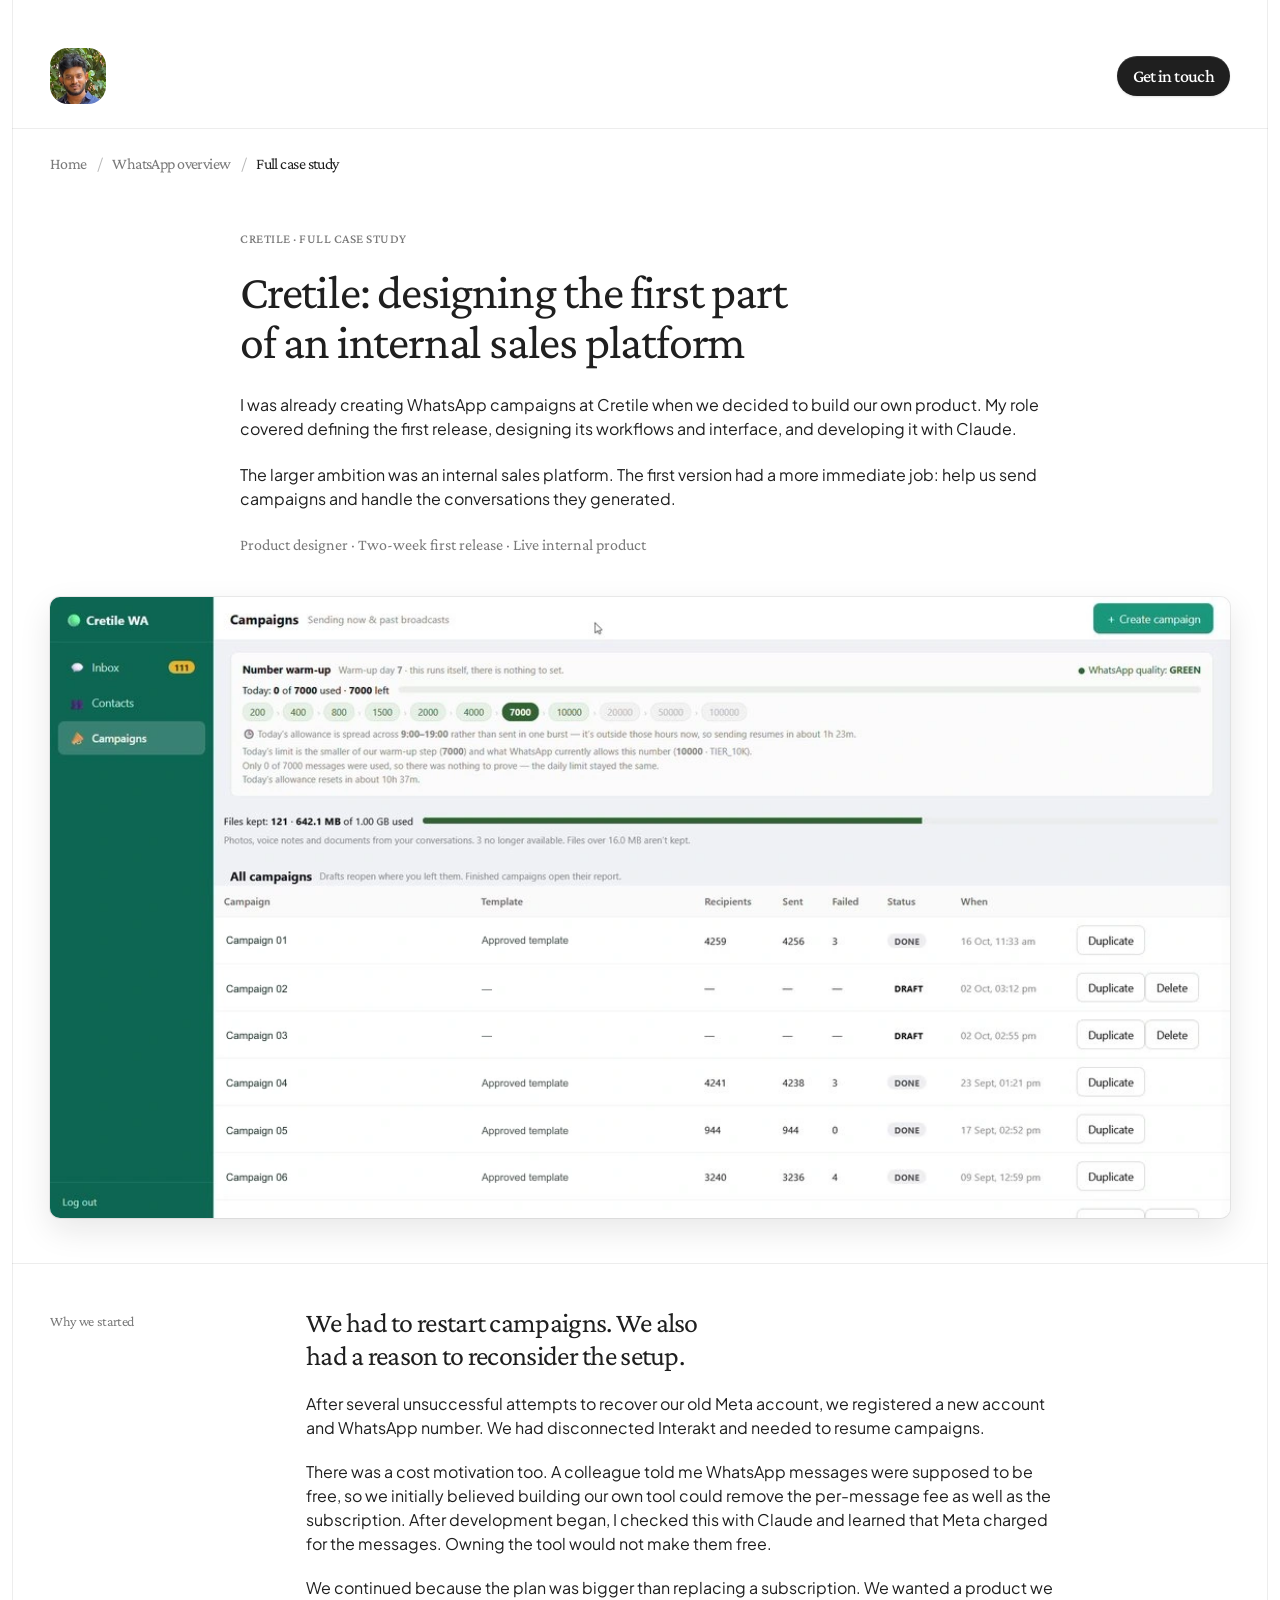
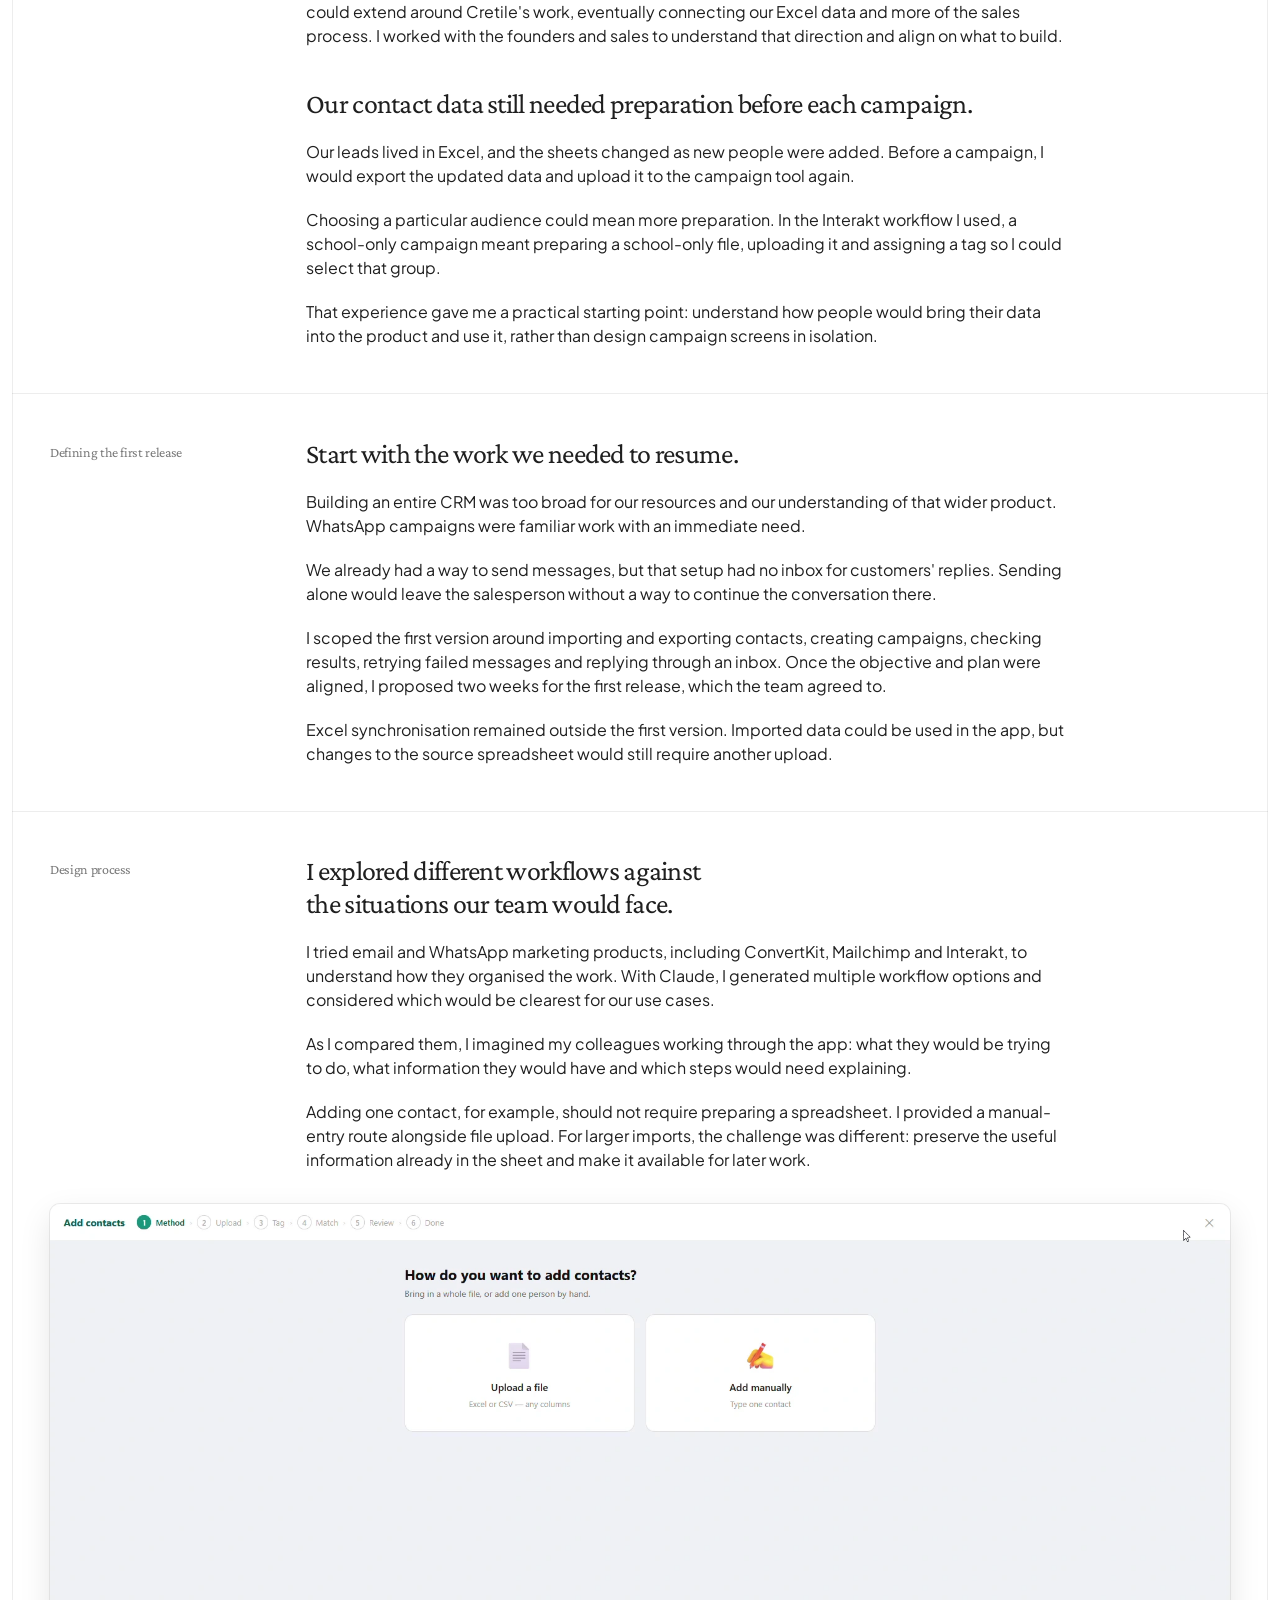
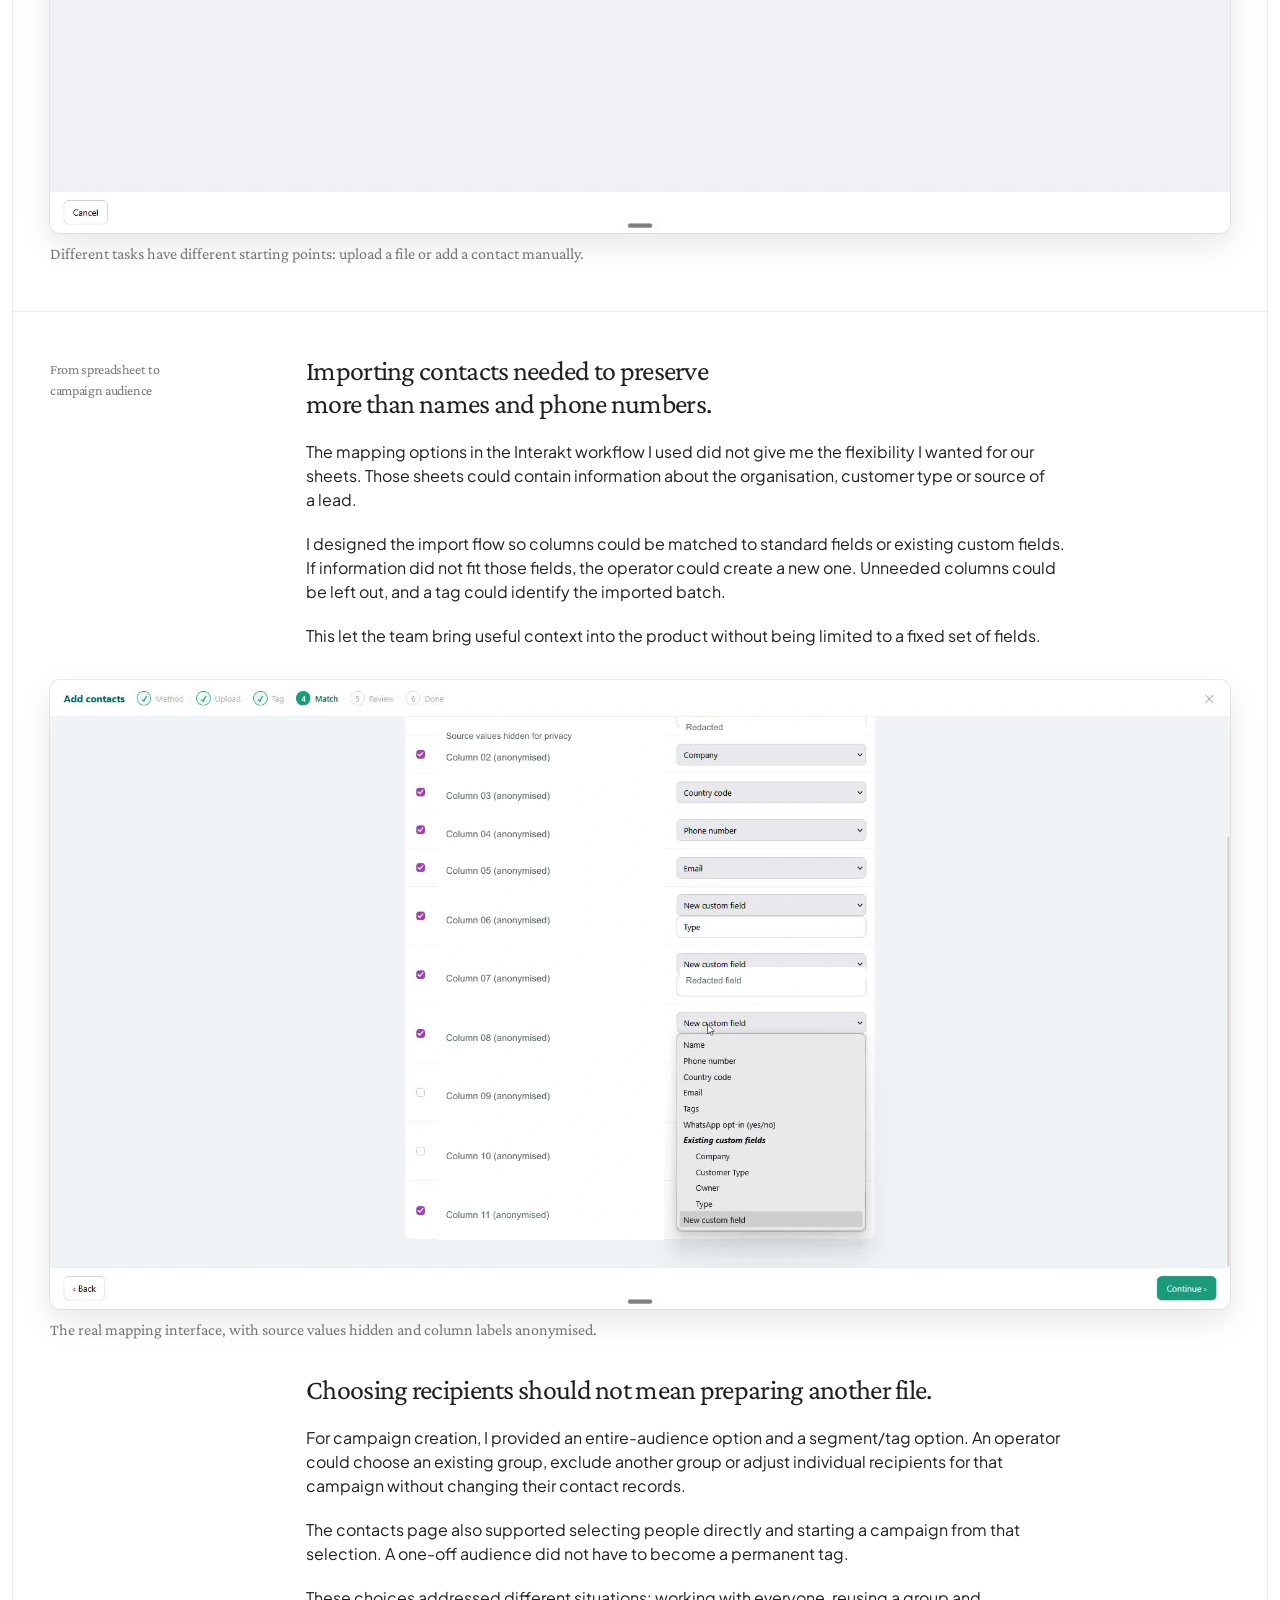
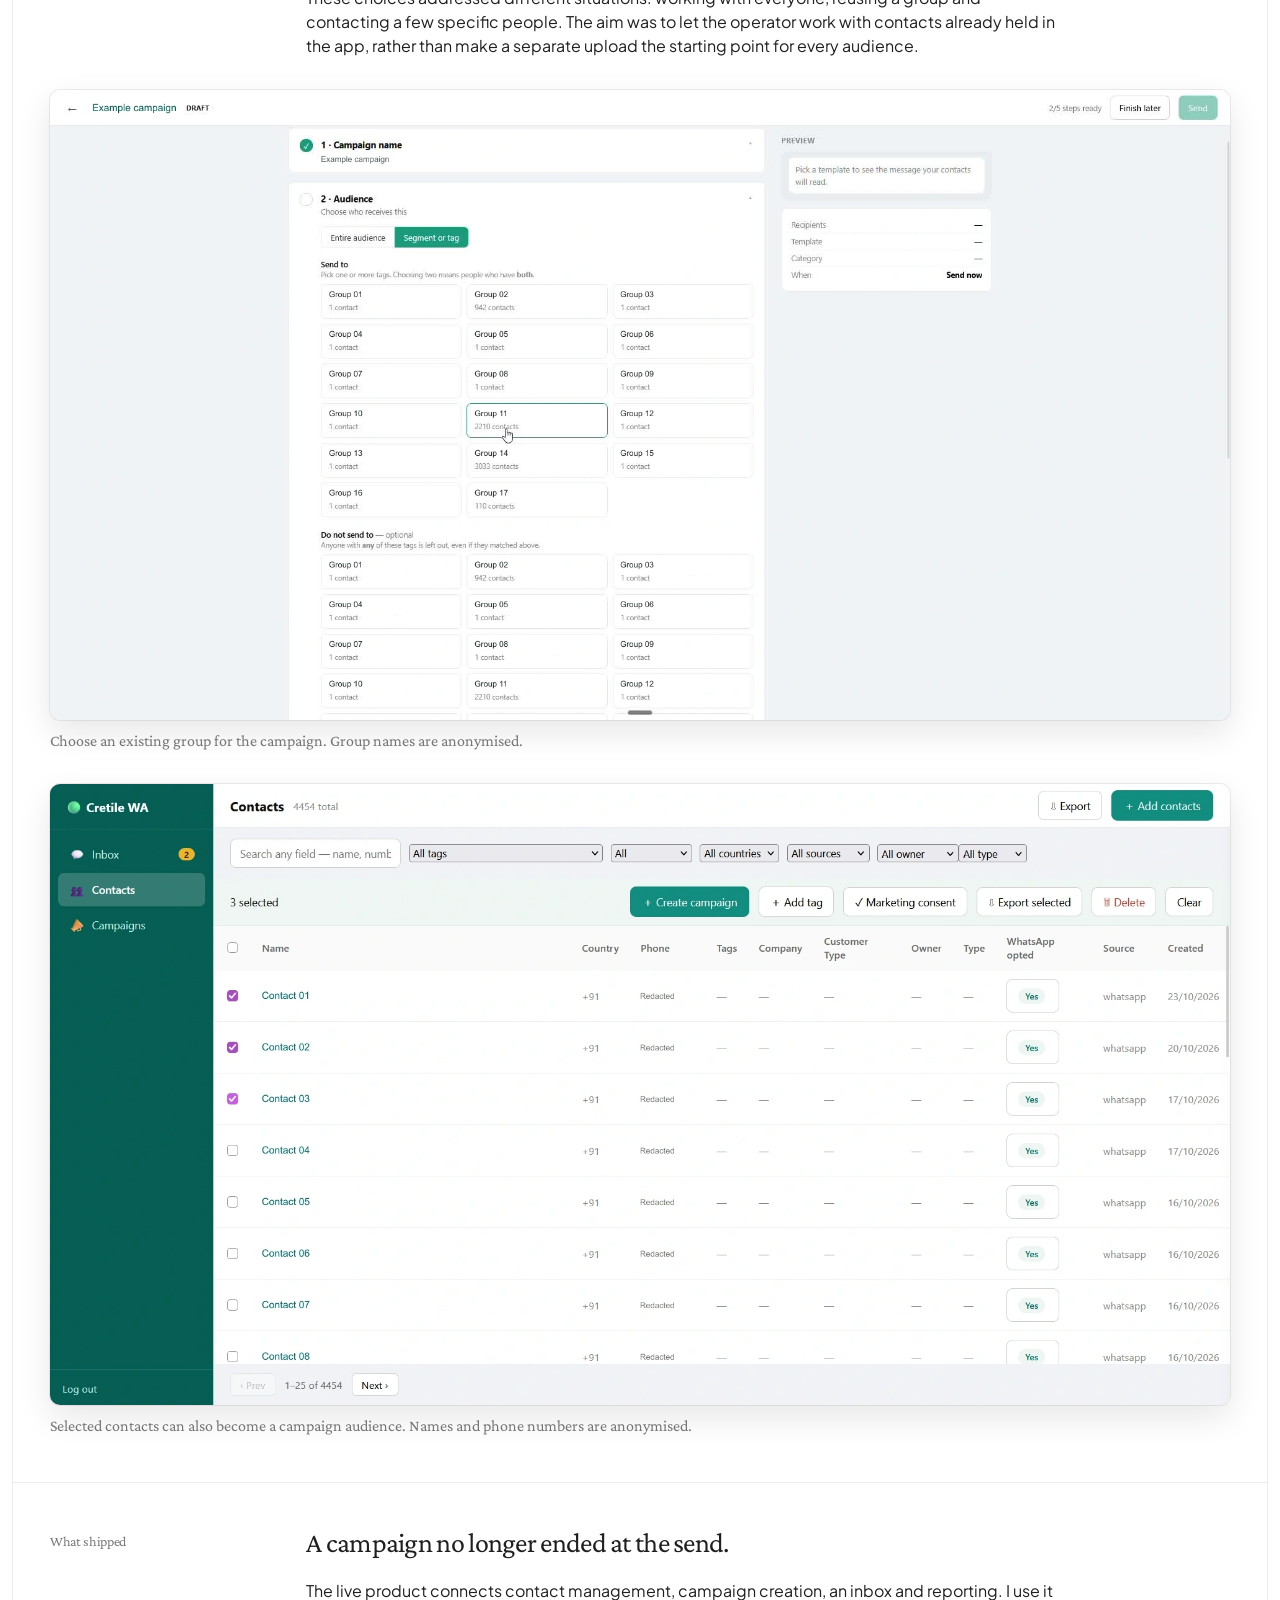
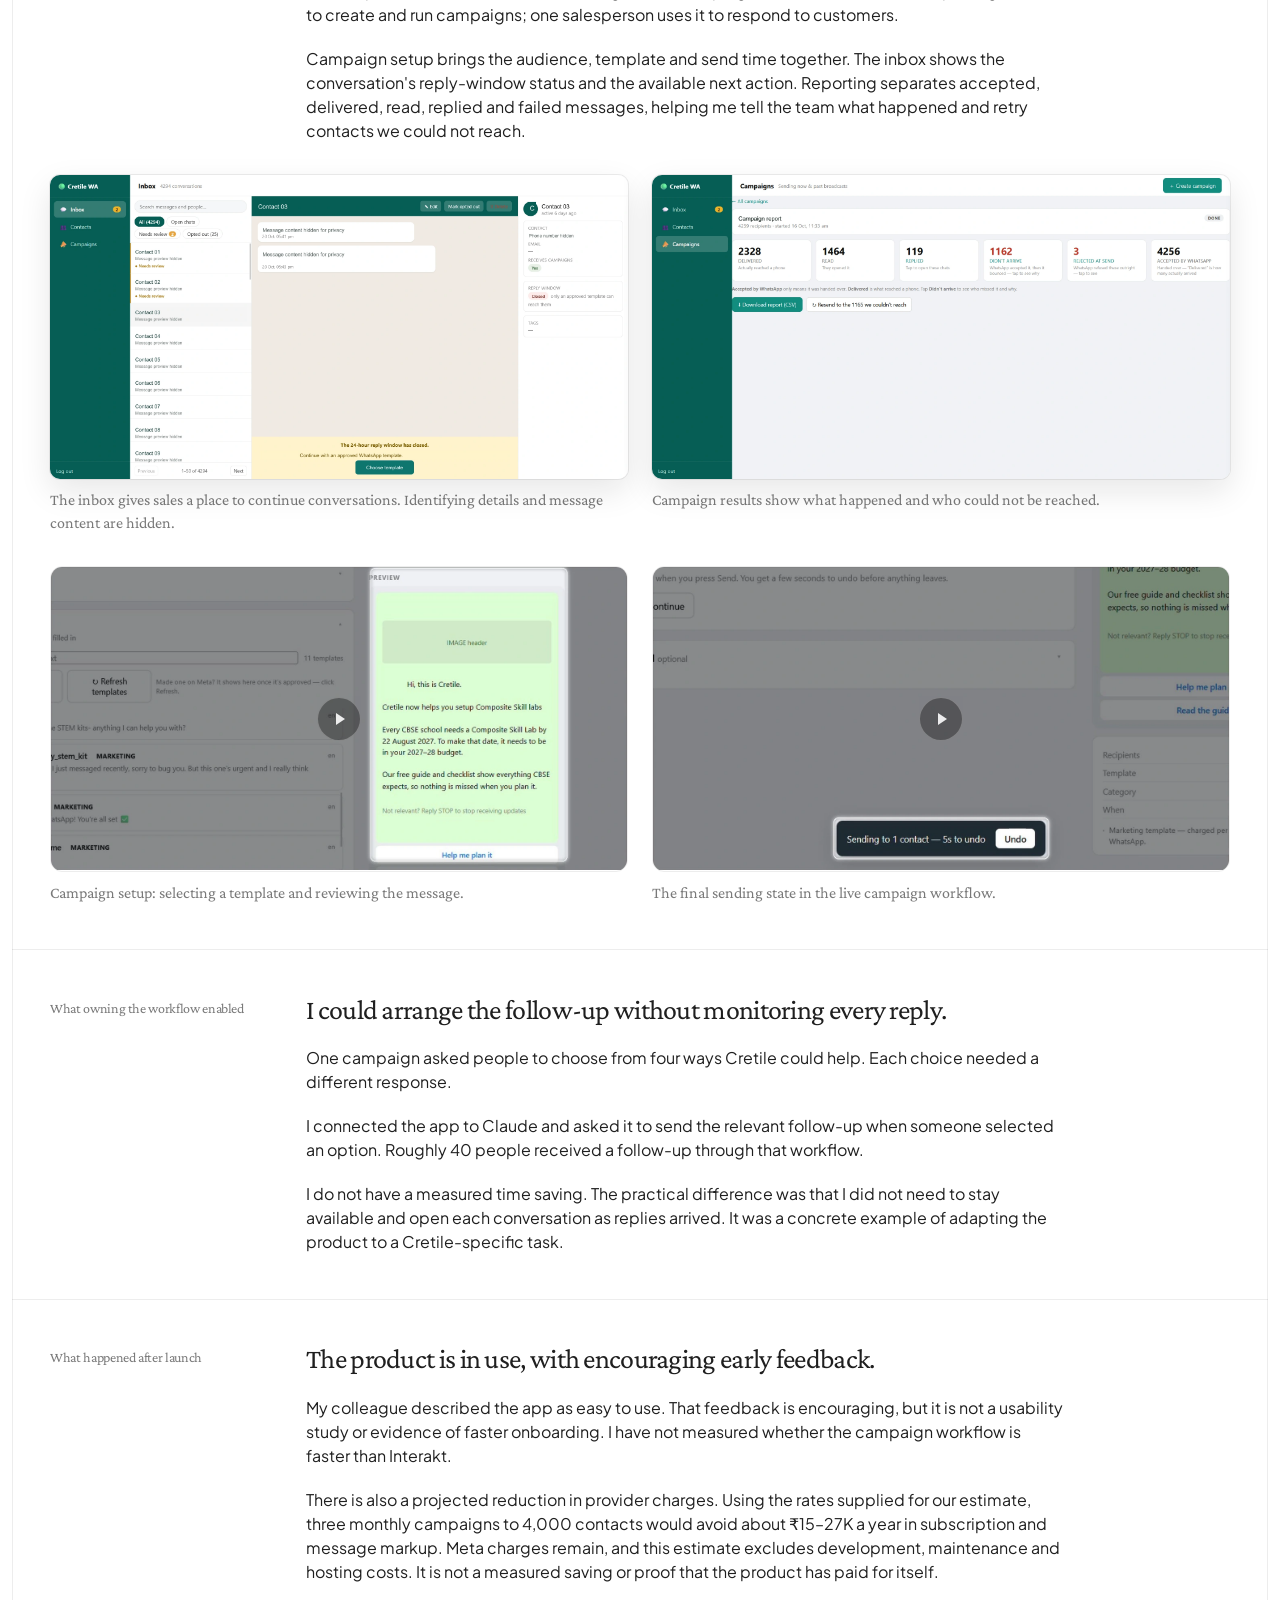
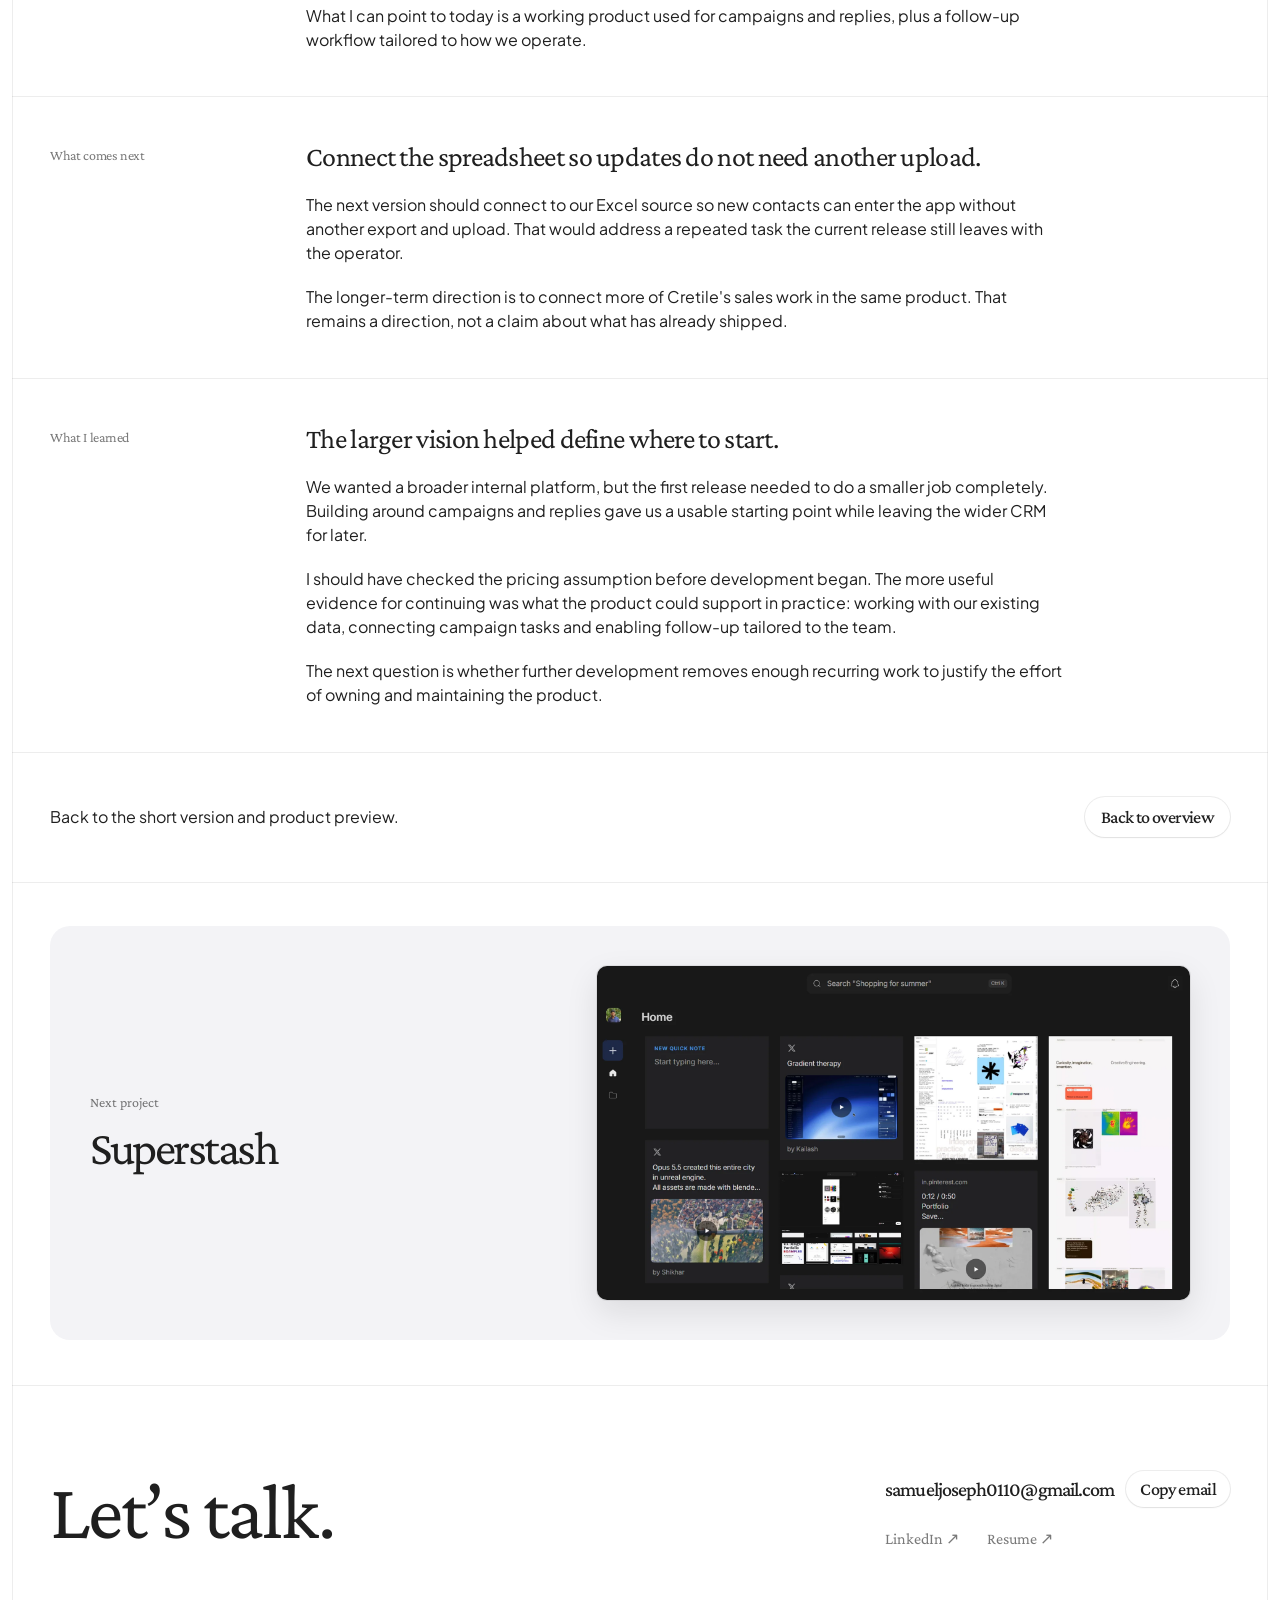
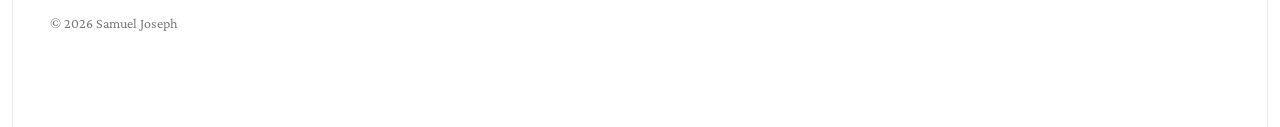
==== commit bbf76f22: "Preview: all frame rules stop at the vertical lines" ====
--- a/cretile-case-study.html
+++ b/cretile-case-study.html
@@ -18,8 +18,8 @@
 <meta property="og:image:height" content="630">
 <meta name="twitter:card" content="summary_large_image">
 <link rel="preload" href="assets/fonts/crimson-pro-latin-variable.woff2" as="font" type="font/woff2" crossorigin>
-<link rel="stylesheet" href="styles.css?v=20261031-ink">
-<link rel="stylesheet" href="cretile-overview.css?v=20261031-ink">
+<link rel="stylesheet" href="styles.css?v=20261031-frame5">
+<link rel="stylesheet" href="cretile-overview.css?v=20261031-frame5">
 </head>
 <body class="wa-case wa-story"><a class="wa-skip" href="#story">Skip to content</a>
 <main class="page"><div class="container">
--- a/styles.css
+++ b/styles.css
@@ -80,13 +80,14 @@
 .container { max-width: var(--content-width); margin: 0 auto; }
 
 /* Page frame: two vertical lines a little outside the content column,
-   crossed by full-width rules. The same rule places them on every page:
+   crossed by rules that end on them. The same rule places them on every page:
    24px under the header, then halfway into the gap above each section.
    Drawn behind the content so they never cover media. On narrow screens the
    vertical lines sit halfway between the screen edge and the content. */
 .page {
   --frame-x: max(var(--page-x) / 2, (100% - var(--content-width)) / 2 - 40px);
   --frame-line: rgba(31, 31, 31, 0.08);
+  container-type: inline-size;
 }
 @media (max-width: 640px) { .page { --page-x: 32px; } }
 .page::before {
@@ -100,11 +101,17 @@
 .page .site-nav,
 .container > .sec { position: relative; }
 .page .site-nav::after,
-.container > .sec::before {
+.container > .sec::before,
+.wa-project-details::before, .case-project-details::before,
+.wa-project-details::after, .case-project-details::after {
   content: "";
   position: absolute;
-  left: calc(50% - 50vw);
-  width: 100vw;
+  /* Rules end on the two vertical frame lines, never past them. cqw is the
+     page's content width, so the page edge sits a further --page-x outside it.
+     Measured from the column's left edge, so narrower sections still line up. */
+  --half-frame: calc(50cqw + var(--page-x) - max(var(--page-x) / 2, (100cqw + 2 * var(--page-x) - var(--content-width)) / 2 - 40px));
+  left: calc(min(100cqw, var(--content-width)) / 2 - var(--half-frame));
+  width: calc(2 * var(--half-frame));
   height: 1px;
   background: var(--frame-line);
   pointer-events: none;
@@ -533,12 +540,14 @@
 .project-intro .case-opening-inner { max-width: none; gap: 48px; }
 .wa-opening-grid, .case-opening-grid {
   display: grid;
-  grid-template-columns: minmax(0, 1fr) minmax(220px, 280px);
+  grid-template-columns: minmax(0, 1fr);
   gap: 64px;
   align-items: start;
 }
 .wa-intro-copy, .case-intro-copy { display: flex; flex-direction: column; gap: 32px; }
 .case-title-block { display: flex; flex-direction: column; gap: 18px; }
+/* The details row spans the page, so the title keeps the measure it had beside the old sidebar. */
+.wa-title-block, .case-title-block { max-width: 760px; }
 .wa-summary, .case-summary {
   padding-top: 28px;
   border-top: 1px solid var(--hairline);
@@ -553,13 +562,28 @@
 .wa-summary-copy .t-body,
 .case-title-block > .t-body,
 .case-summary-copy .t-body { font-size: 16px; line-height: 1.5; }
-.wa-project-details, .case-project-details { margin: 0; border-top: 1px solid var(--hairline); }
+/* Project details run as one row under the title, between two full-width
+   frame rules drawn like the section rules so they cross the frame lines. */
+.wa-project-details, .case-project-details {
+  position: relative;
+  margin: 0;
+  padding: 24px 0;
+  display: grid;
+  grid-template-columns: repeat(5, minmax(0, 1fr));
+  gap: 20px 32px;
+}
+.wa-project-details::before, .case-project-details::before { top: 0; }
+.wa-project-details::after, .case-project-details::after { bottom: 0; }
 .wa-project-details > div, .case-project-details > div {
-  padding: 16px 0;
-  border-bottom: 1px solid var(--hairline);
   display: flex;
   flex-direction: column;
   gap: 2px;
+}
+/* The row's bottom hairline already opens the summary. */
+.wa-project-details + .wa-summary,
+.case-project-details + .case-summary { padding-top: 0; border-top: 0; }
+@media (max-width: 900px) {
+  .wa-project-details, .case-project-details { grid-template-columns: repeat(3, minmax(0, 1fr)); }
 }
 .wa-project-details dt, .case-project-details dt {
   color: var(--muted);
@@ -884,6 +908,7 @@
   .wa-opening-grid, .case-opening-grid { gap: 32px; }
   .wa-intro-copy, .case-intro-copy { gap: 28px; }
   .wa-summary, .case-summary { padding-top: 24px; }
+  .wa-project-details, .case-project-details { grid-template-columns: repeat(2, minmax(0, 1fr)); padding: 20px 0; }
   .wa-job-map,
   .wa-choice-grid,
   .wa-principle-grid,
--- a/cretile-overview.css
+++ b/cretile-overview.css
@@ -72,7 +72,8 @@
   .wa-story .wa-story-opening, .case-story .wa-story-opening { padding-top: 48px; }
   .wa-story-label { padding: 0; font-size: 13px; }
   .wa-learn-more.sec, .wa-story-return { flex-direction: column; align-items: flex-start; gap: 24px; }
-  .wa-preview-tabs { width: calc(100% + 2 * var(--page-x)); margin-inline: calc(-1 * var(--page-x)); padding-inline: var(--page-x); scroll-padding-inline: var(--page-x); gap: 24px; }
+  /* The strip scrolls out to the frame lines, which sit halfway into the page margin. */
+  .wa-preview-tabs { width: calc(100% + var(--page-x)); max-width: none; margin-inline: calc(-.5 * var(--page-x)); padding-inline: calc(.5 * var(--page-x)); scroll-padding-inline: calc(.5 * var(--page-x)); gap: 24px; }
   .wa-preview-surface { border-radius: 8px; }
 }
 @media (prefers-reduced-motion: reduce) {
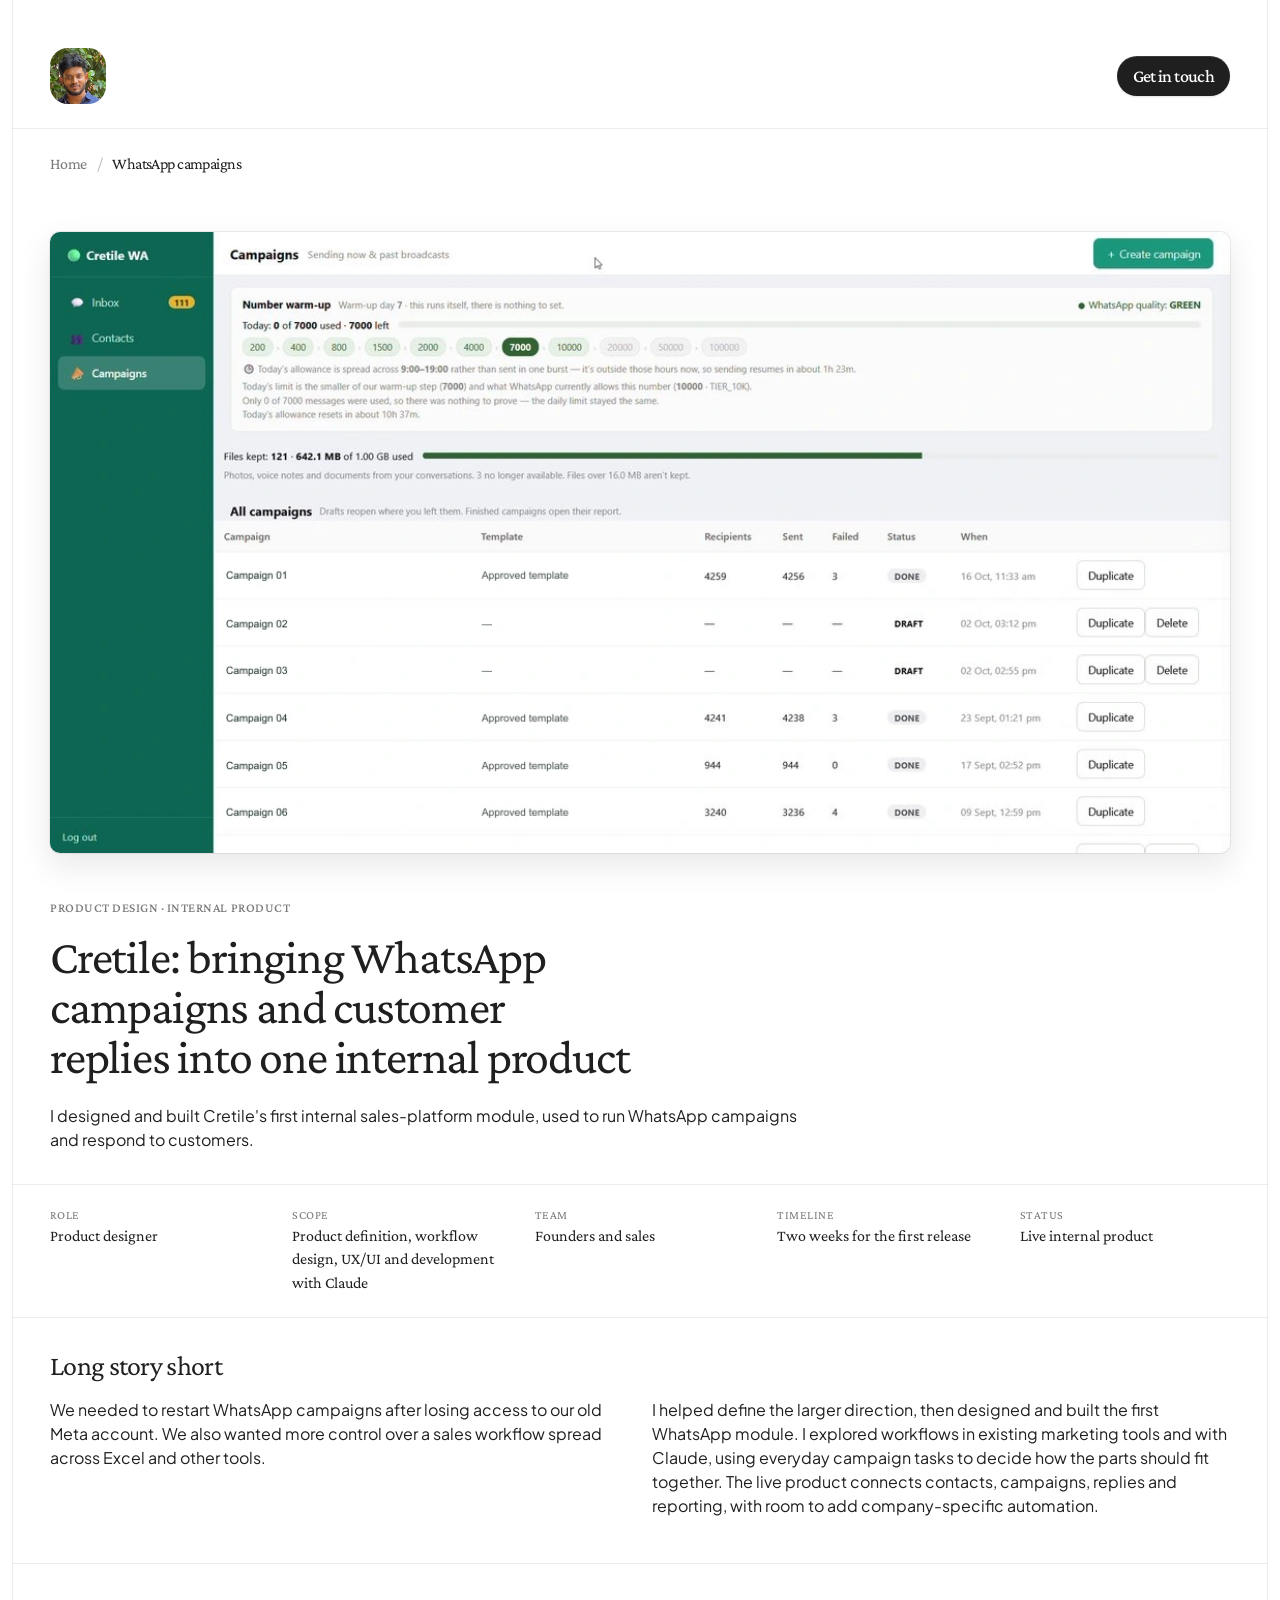
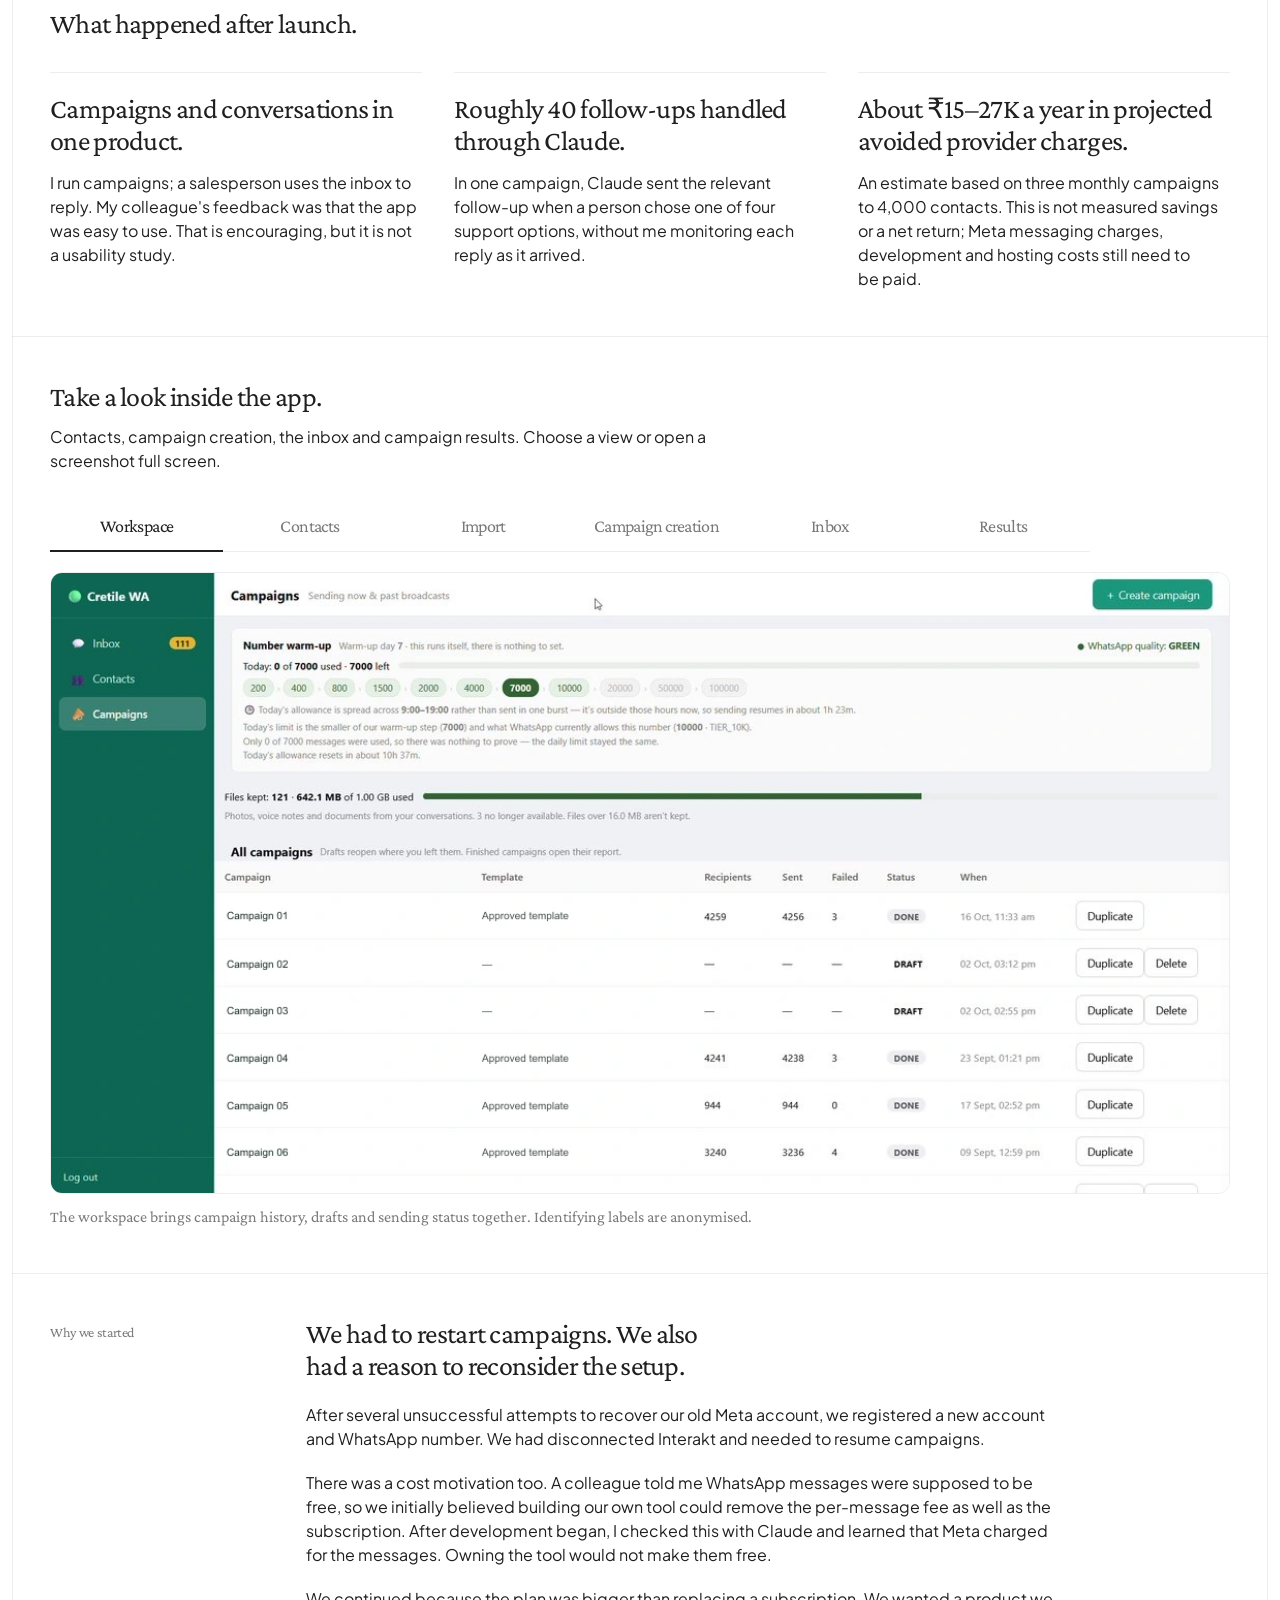
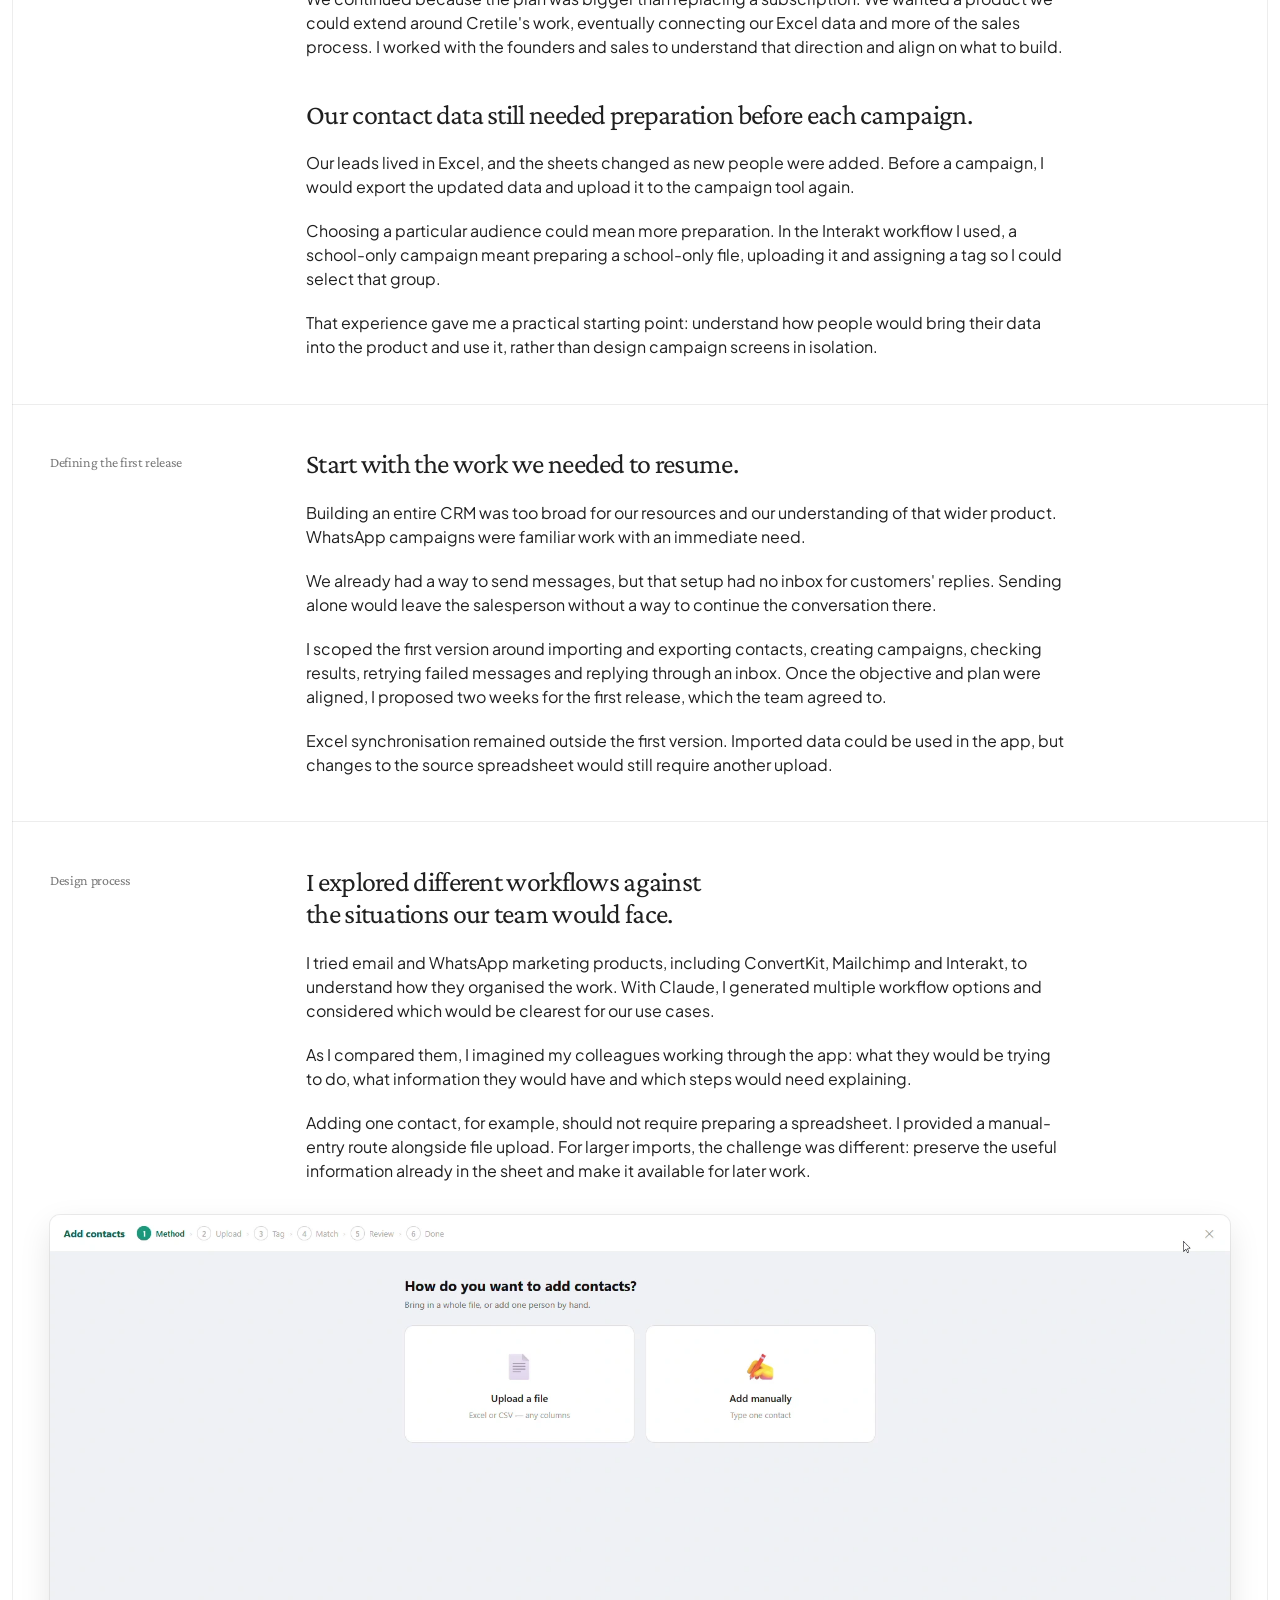
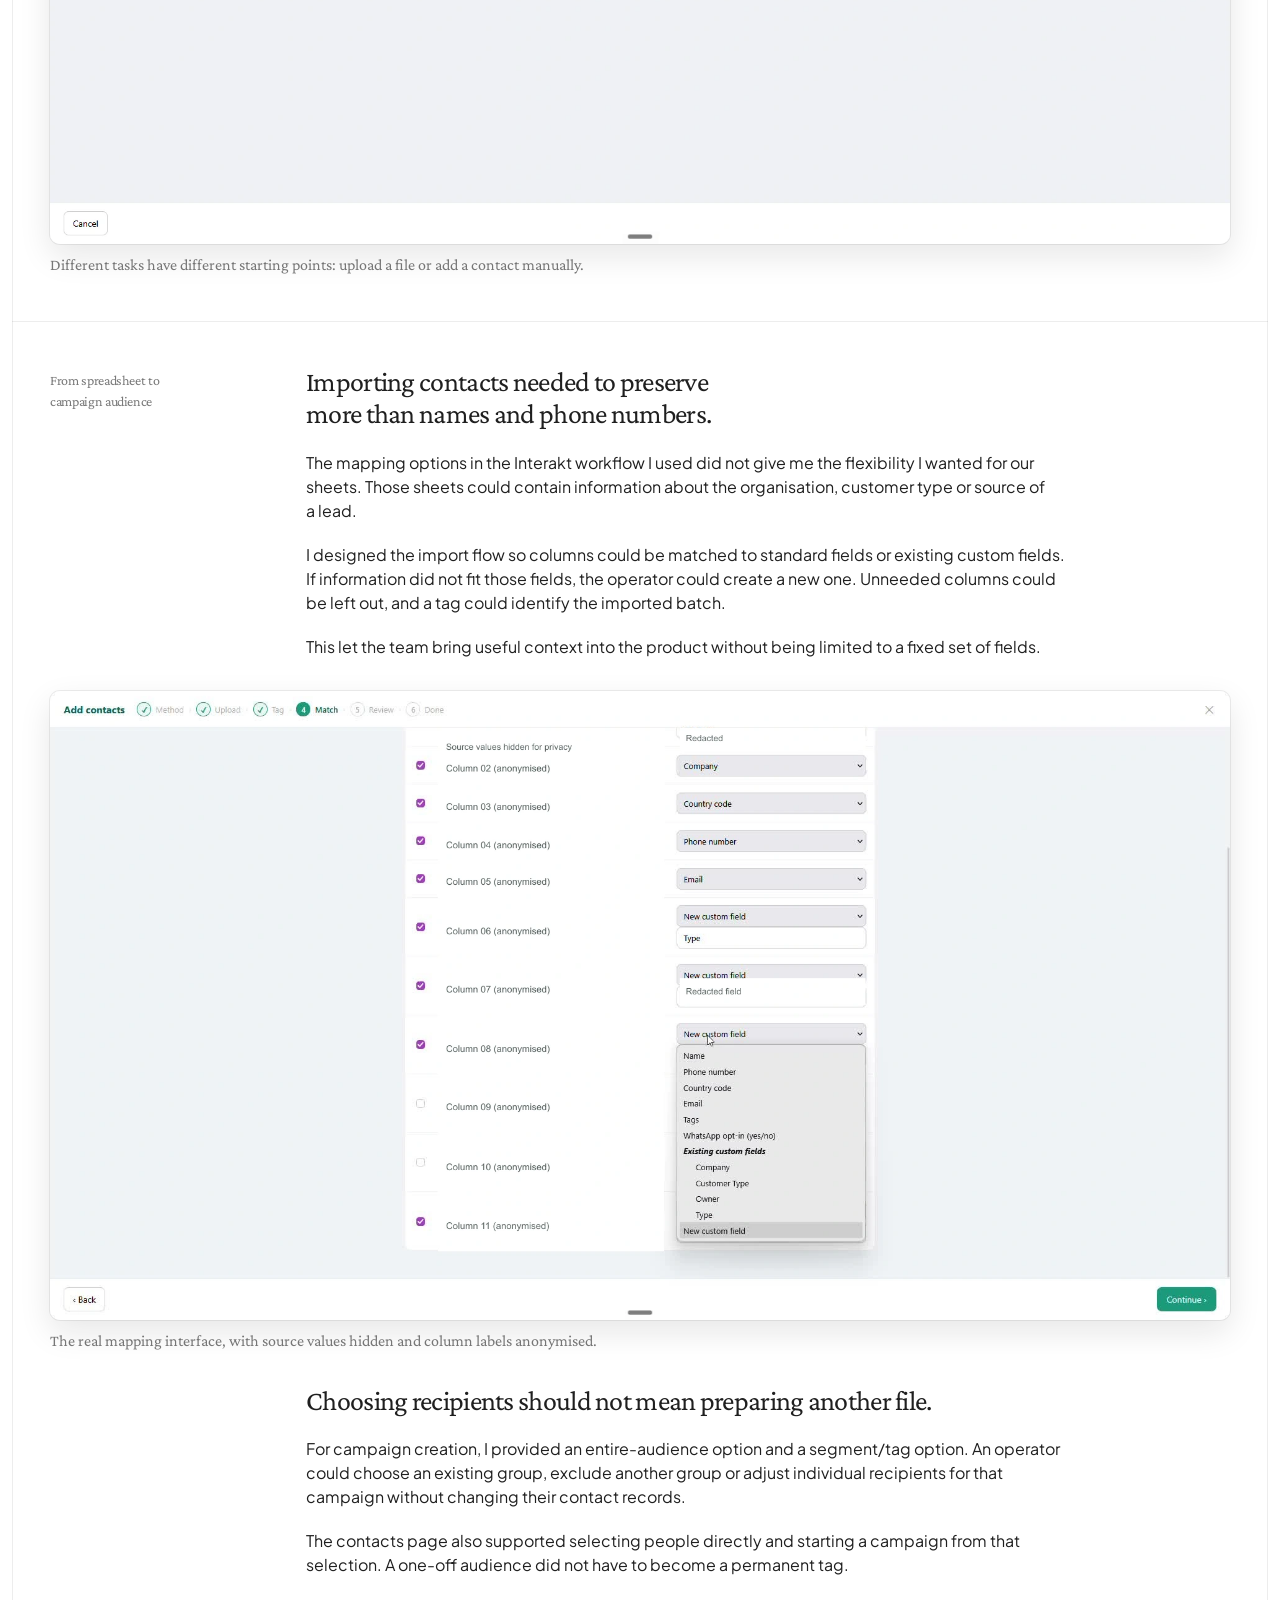
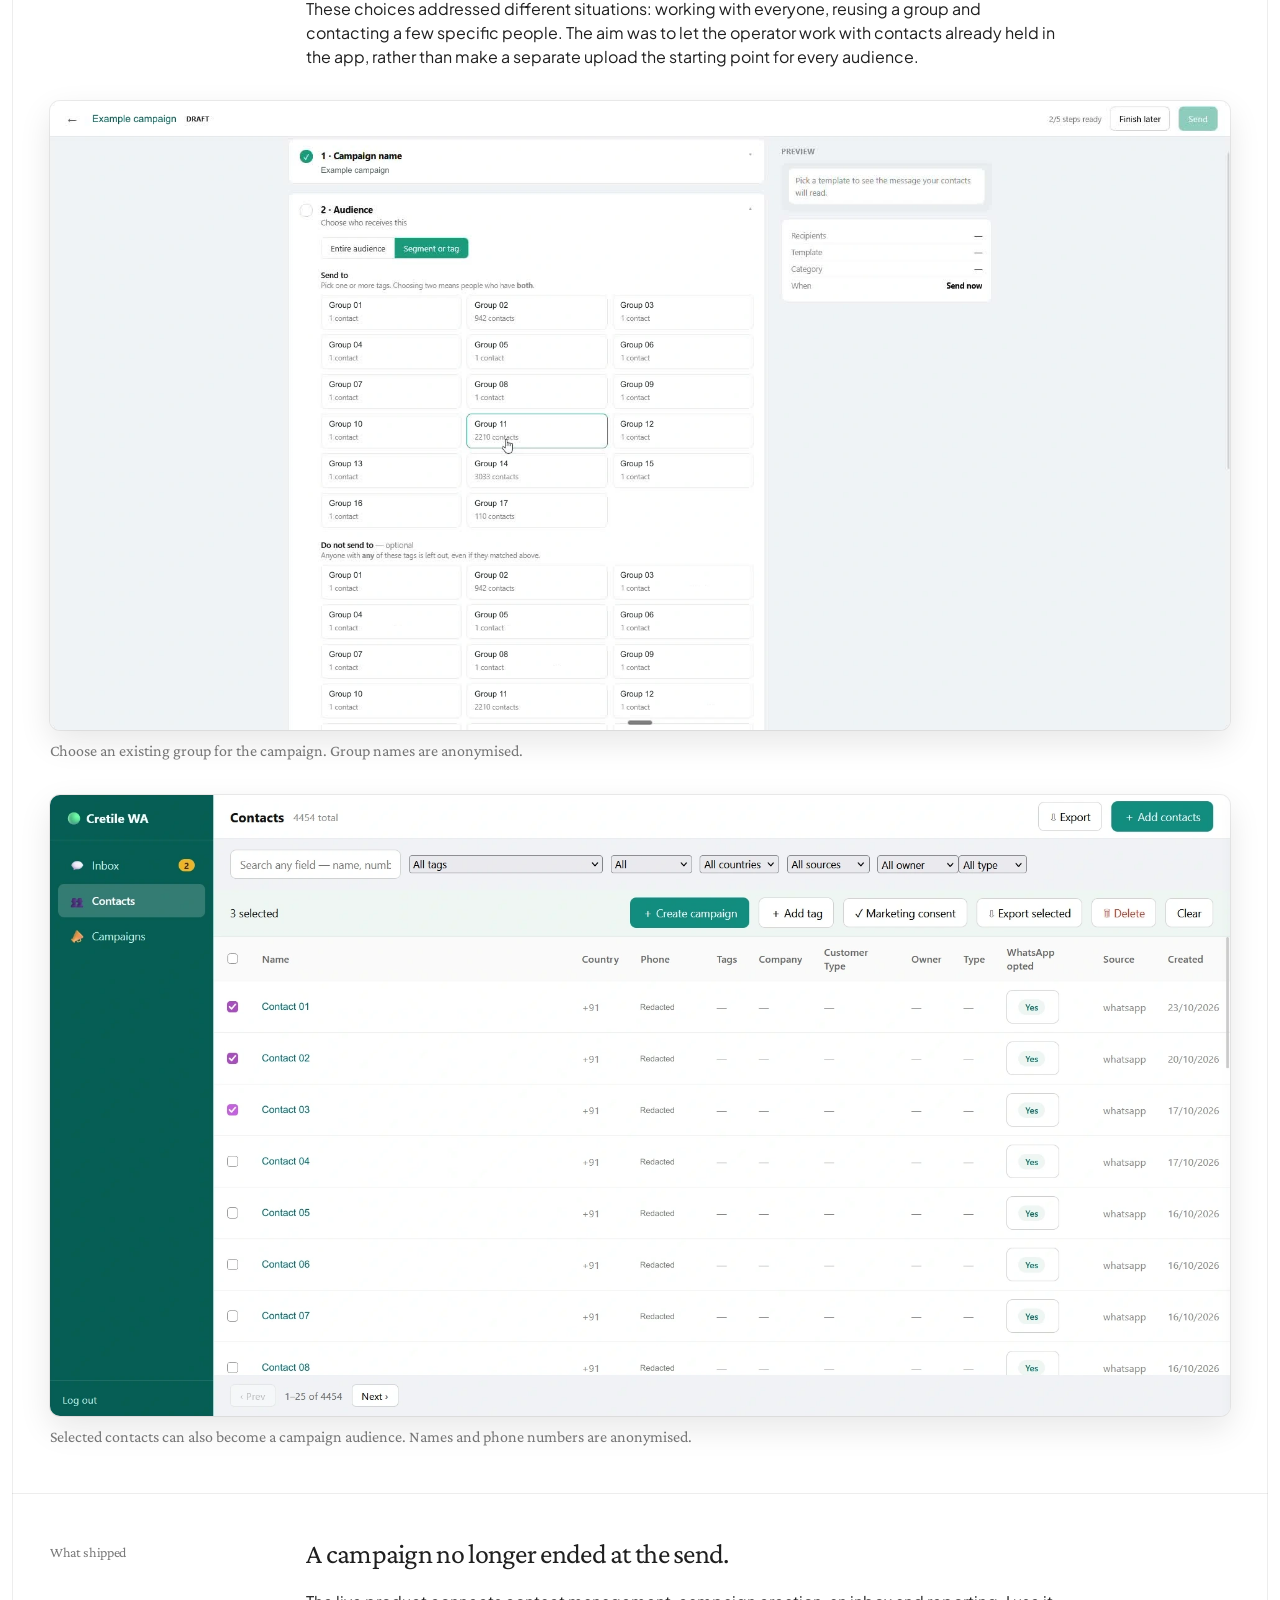
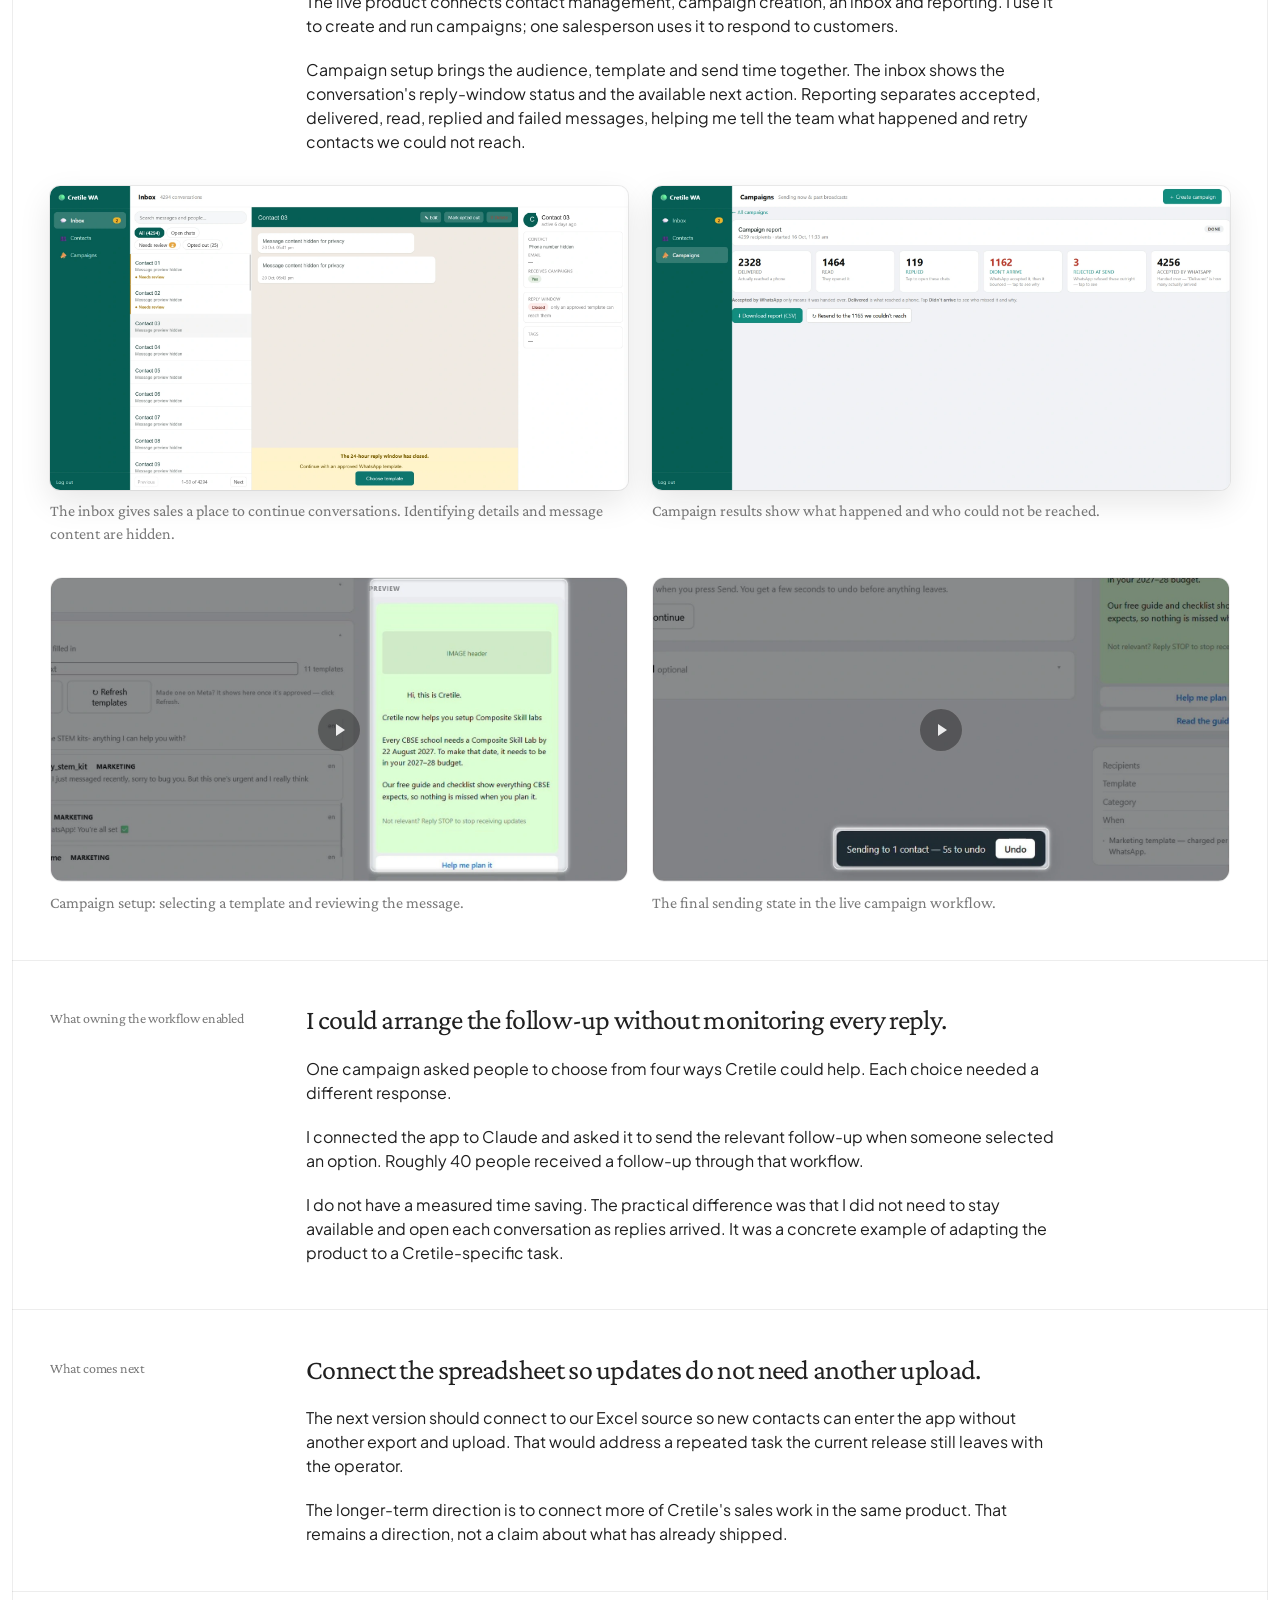
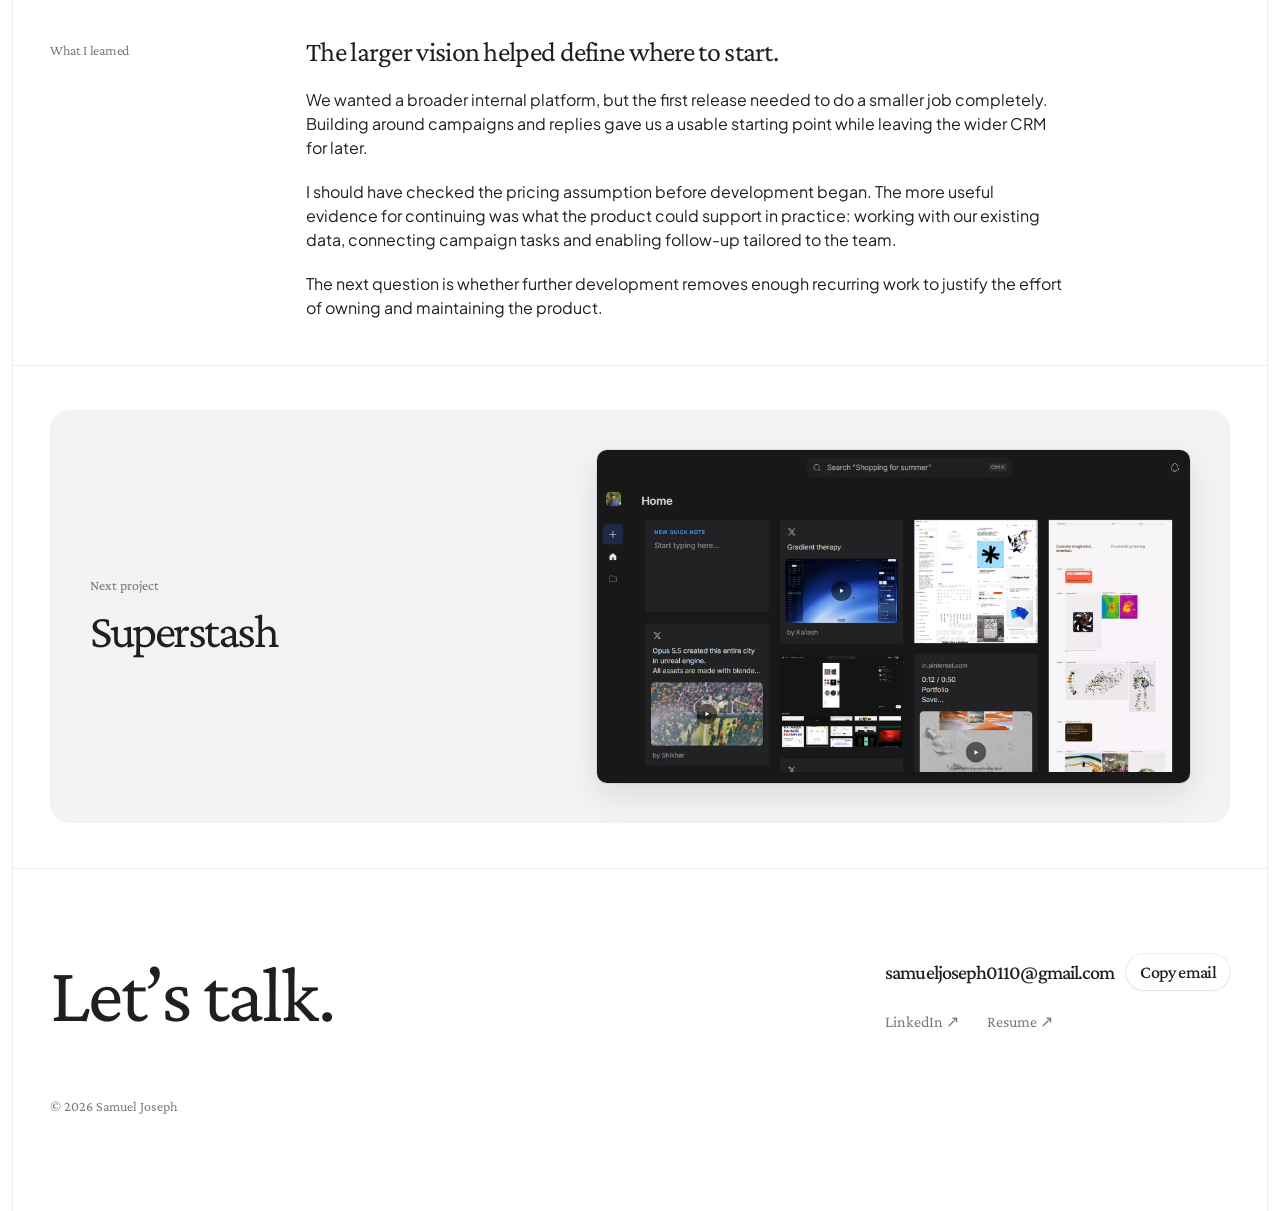
==== commit 233e93e1: "Preview: one-page case studies for Superstash and WhatsApp" ====
--- a/cretile-case-study.html
+++ b/cretile-case-study.html
@@ -1,130 +1,15 @@
 <!DOCTYPE html>
 <html lang="en">
 <head>
-<meta name="robots" content="noindex, nofollow">
 <meta charset="utf-8">
-<meta name="viewport" content="width=device-width, initial-scale=1">
-<title>Cretile · Full case study · Samuel Joseph, Product Designer</title>
-<meta name="description" content="How I designed and built the first module of Cretile's internal sales platform, starting with WhatsApp campaigns and replies.">
-<link rel="icon" type="image/png" href="assets/favicon.png">
-<link rel="apple-touch-icon" href="assets/apple-touch-icon.png">
-<meta property="og:type" content="website">
-<meta property="og:site_name" content="Samuel Joseph">
-<meta property="og:title" content="Cretile · Full product-design case study">
-<meta property="og:description" content="A 0→1 product design case study about building one sales workflow, starting with WhatsApp.">
-<meta property="og:url" content="https://jsamuel-vibe.github.io/portfolio/cretile-case-study.html">
-<meta property="og:image" content="https://jsamuel-vibe.github.io/portfolio/assets/og-wa.jpg">
-<meta property="og:image:width" content="1200">
-<meta property="og:image:height" content="630">
-<meta name="twitter:card" content="summary_large_image">
-<link rel="preload" href="assets/fonts/crimson-pro-latin-variable.woff2" as="font" type="font/woff2" crossorigin>
-<link rel="stylesheet" href="styles.css?v=20261031-frame5">
-<link rel="stylesheet" href="cretile-overview.css?v=20261031-frame5">
+<title>Cretile sales platform · Samuel Joseph</title>
+<meta name="robots" content="noindex">
+<link rel="canonical" href="https://jsamuel-vibe.github.io/portfolio/whatsapp-campaigns.html">
+<!-- The full case study now lives on the project page. Old links, including section links, forward there. -->
+<script>location.replace('whatsapp-campaigns.html' + (location.hash === '#story' ? '#why' : location.hash));</script>
+<meta http-equiv="refresh" content="0; url=whatsapp-campaigns.html">
 </head>
-<body class="wa-case wa-story"><a class="wa-skip" href="#story">Skip to content</a>
-<main class="page"><div class="container">
-<header class="site-nav">
-      <a class="site-portrait-link" href="index.html" aria-label="Samuel Joseph, home"><img class="site-portrait" src="assets/profile.jpg" alt="Samuel Joseph" width="56" height="56"></a>
-      <a class="btn btn-primary" href="#contact">Get in touch</a>
-    </header>
-    <nav class="breadcrumbs" aria-label="Breadcrumb"><ol><li><a href="index.html">Home</a></li><li><a href="whatsapp-campaigns.html#top">WhatsApp overview</a></li><li aria-current="page">Full case study</li></ol></nav>
-<header class="project-intro wa-story-opening" id="story"><div class="project-intro-inner wa-story-opening-copy"><span class="wa-eyebrow">Cretile · Full case study</span><h1 class="t-display">Cretile: designing the first part of an internal sales platform</h1><p class="t-body">I was already creating WhatsApp campaigns at Cretile when we decided to build our own product. My role covered defining the first release, designing its workflows and interface, and developing it with Claude.</p>
-<p class="t-body">The larger ambition was an internal sales platform. The first version had a more immediate job: help us send campaigns and handle the conversations they generated.</p><p class="wa-story-meta">Product designer · Two-week first release · Live internal product</p></div></header>
-<figure class="media-figure wa-story-media">
-  <div class="interface-stage"><div class="interface-viewport"><img class="media" src="assets/wa-workspace-redacted.webp" width="1140" height="600" alt="Cretile campaign workspace with campaign history, drafts and sending status" fetchpriority="high"></div></div>
-</figure>
-<section class="wa-story-section sec" id="why"><h2 class="wa-story-label">Why we started</h2><div class="wa-story-content"><div class="wa-story-copy"><h3 class="t-h24">We had to restart campaigns. We also had a reason to reconsider the setup.</h3>
-<p class="t-body">After several unsuccessful attempts to recover our old Meta account, we registered a new account and WhatsApp number. We had disconnected Interakt and needed to resume campaigns.</p>
-<p class="t-body">There was a cost motivation too. A colleague told me WhatsApp messages were supposed to be free, so we initially believed building our own tool could remove the per-message fee as well as the subscription. After development began, I checked this with Claude and learned that Meta charged for the messages. Owning the tool would not make them free.</p>
-<p class="t-body">We continued because the plan was bigger than replacing a subscription. We wanted a product we could extend around Cretile's work, eventually connecting our Excel data and more of the sales process. I worked with the founders and sales to understand that direction and align on what to build.</p>
-<h3 class="t-h24">Our contact data still needed preparation before each campaign.</h3>
-<p class="t-body">Our leads lived in Excel, and the sheets changed as new people were added. Before a campaign, I would export the updated data and upload it to the campaign tool again.</p>
-<p class="t-body">Choosing a particular audience could mean more preparation. In the Interakt workflow I used, a school-only campaign meant preparing a school-only file, uploading it and assigning a tag so I could select that group.</p>
-<p class="t-body">That experience gave me a practical starting point: understand how people would bring their data into the product and use it, rather than design campaign screens in isolation.</p></div></div></section>
-<section class="wa-story-section sec" id="scope"><h2 class="wa-story-label">Defining the first release</h2><div class="wa-story-content"><div class="wa-story-copy"><h3 class="t-h24">Start with the work we needed to resume.</h3>
-<p class="t-body">Building an entire CRM was too broad for our resources and our understanding of that wider product. WhatsApp campaigns were familiar work with an immediate need.</p>
-<p class="t-body">We already had a way to send messages, but that setup had no inbox for customers' replies. Sending alone would leave the salesperson without a way to continue the conversation there.</p>
-<p class="t-body">I scoped the first version around importing and exporting contacts, creating campaigns, checking results, retrying failed messages and replying through an inbox. Once the objective and plan were aligned, I proposed two weeks for the first release, which the team agreed to.</p>
-<p class="t-body">Excel synchronisation remained outside the first version. Imported data could be used in the app, but changes to the source spreadsheet would still require another upload.</p></div></div></section>
-<section class="wa-story-section sec" id="design-process"><h2 class="wa-story-label">Design process</h2><div class="wa-story-content"><div class="wa-story-copy"><h3 class="t-h24">I explored different workflows against the situations our team would face.</h3>
-<p class="t-body">I tried email and WhatsApp marketing products, including ConvertKit, Mailchimp and Interakt, to understand how they organised the work. With Claude, I generated multiple workflow options and considered which would be clearest for our use cases.</p>
-<p class="t-body">As I compared them, I imagined my colleagues working through the app: what they would be trying to do, what information they would have and which steps would need explaining.</p>
-<p class="t-body">Adding one contact, for example, should not require preparing a spreadsheet. I provided a manual-entry route alongside file upload. For larger imports, the challenge was different: preserve the useful information already in the sheet and make it available for later work.</p></div></div><figure class="media-figure wa-story-media">
-  <div class="interface-stage"><div class="interface-viewport"><img class="media" src="assets/wa-add-contacts-method.webp" width="1904" height="1016" alt="Add contacts screen offering file upload or manual entry" loading="lazy"></div></div>
-  <figcaption class="media-caption">Different tasks have different starting points: upload a file or add a contact manually.</figcaption>
-</figure></section>
-<section class="wa-story-section sec" id="audience"><h2 class="wa-story-label">From spreadsheet to campaign audience</h2><div class="wa-story-content"><div class="wa-story-copy"><h3 class="t-h24">Importing contacts needed to preserve more than names and phone numbers.</h3>
-<p class="t-body">The mapping options in the Interakt workflow I used did not give me the flexibility I wanted for our sheets. Those sheets could contain information about the organisation, customer type or source of a lead.</p>
-<p class="t-body">I designed the import flow so columns could be matched to standard fields or existing custom fields. If information did not fit those fields, the operator could create a new one. Unneeded columns could be left out, and a tag could identify the imported batch.</p>
-<p class="t-body">This let the team bring useful context into the product without being limited to a fixed set of fields.</p></div><figure class="media-figure wa-story-media">
-  <div class="interface-stage"><div class="interface-viewport"><img class="media" src="assets/wa-import-mapping-redacted.webp" width="1904" height="1016" alt="Real import screen showing custom mapping choices" loading="lazy"></div></div>
-  <figcaption class="media-caption">The real mapping interface, with source values hidden and column labels anonymised.</figcaption>
-</figure>
-  <div class="wa-story-copy"><h3 class="t-h24">Choosing recipients should not mean preparing another file.</h3>
-<p class="t-body">For campaign creation, I provided an entire-audience option and a segment/tag option. An operator could choose an existing group, exclude another group or adjust individual recipients for that campaign without changing their contact records.</p>
-<p class="t-body">The contacts page also supported selecting people directly and starting a campaign from that selection. A one-off audience did not have to become a permanent tag.</p>
-<p class="t-body">These choices addressed different situations: working with everyone, reusing a group and contacting a few specific people. The aim was to let the operator work with contacts already held in the app, rather than make a separate upload the starting point for every audience.</p></div>
-  <figure class="media-figure wa-story-media">
-  <div class="interface-stage"><div class="interface-viewport"><img class="media" src="assets/wa-campaign-audience-redacted.webp" width="1904" height="1016" alt="Campaign audience selection with entire-audience and segment/tag options" loading="lazy"></div></div>
-  <figcaption class="media-caption">Choose an existing group for the campaign. Group names are anonymised.</figcaption>
-</figure>
-  <figure class="media-figure wa-story-media">
-  <div class="interface-stage"><div class="interface-viewport"><img class="media" src="assets/wa-contacts-story.webp" width="1900" height="1000" alt="Direct contact selection with Create campaign available" loading="lazy"></div></div>
-  <figcaption class="media-caption">Selected contacts can also become a campaign audience. Names and phone numbers are anonymised.</figcaption>
-</figure></div></section>
-<section class="wa-story-section sec" id="shipped"><h2 class="wa-story-label">What shipped</h2><div class="wa-story-content"><div class="wa-story-copy"><h3 class="t-h24">A campaign no longer ended at the send.</h3>
-<p class="t-body">The live product connects contact management, campaign creation, an inbox and reporting. I use it to create and run campaigns; one salesperson uses it to respond to customers.</p>
-<p class="t-body">Campaign setup brings the audience, template and send time together. The inbox shows the conversation's reply-window status and the available next action. Reporting separates accepted, delivered, read, replied and failed messages, helping me tell the team what happened and retry contacts we could not reach.</p></div></div><div class="wa-story-media-pair"><figure class="media-figure wa-story-media">
-  <div class="interface-stage"><div class="interface-viewport"><img class="media" src="assets/wa-inbox-redacted.webp" width="1900" height="1000" alt="Real inbox showing the conversation and closed reply-window state" loading="lazy"></div></div>
-  <figcaption class="media-caption">The inbox gives sales a place to continue conversations. Identifying details and message content are hidden.</figcaption>
-</figure><figure class="media-figure wa-story-media">
-  <div class="interface-stage"><div class="interface-viewport"><img class="media" src="assets/wa-analytics-redacted.webp" width="1900" height="1000" alt="Actual campaign report with delivery outcomes and a retry action" loading="lazy"></div></div>
-  <figcaption class="media-caption">Campaign results show what happened and who could not be reached.</figcaption>
-</figure></div><div class="wa-story-media-pair"><figure class="media-figure"><div class="wa-preview-surface"><video class="media" src="assets/wa-preview-clean.mp4" poster="assets/wa-preview-poster-clean.webp" width="1424" height="750" controls muted loop playsinline preload="metadata" aria-label="Campaign setup: selecting a template and reviewing the message."></video></div><figcaption class="media-caption">Campaign setup: selecting a template and reviewing the message.</figcaption></figure><figure class="media-figure"><div class="wa-preview-surface"><video class="media" src="assets/wa-undo-clean.mp4" poster="assets/wa-undo-poster-clean.webp" width="1424" height="750" controls muted loop playsinline preload="metadata" aria-label="The final sending state in the live campaign workflow."></video></div><figcaption class="media-caption">The final sending state in the live campaign workflow.</figcaption></figure></div></section>
-<section class="wa-story-section sec" id="automation"><h2 class="wa-story-label">What owning the workflow enabled</h2><div class="wa-story-content"><div class="wa-story-copy"><h3 class="t-h24">I could arrange the follow-up without monitoring every reply.</h3>
-<p class="t-body">One campaign asked people to choose from four ways Cretile could help. Each choice needed a different response.</p>
-<p class="t-body">I connected the app to Claude and asked it to send the relevant follow-up when someone selected an option. Roughly 40 people received a follow-up through that workflow.</p>
-<p class="t-body">I do not have a measured time saving. The practical difference was that I did not need to stay available and open each conversation as replies arrived. It was a concrete example of adapting the product to a Cretile-specific task.</p></div></div></section>
-<section class="wa-story-section sec" id="outcomes"><h2 class="wa-story-label">What happened after launch</h2><div class="wa-story-content"><div class="wa-story-copy"><h3 class="t-h24">The product is in use, with encouraging early feedback.</h3>
-<p class="t-body">My colleague described the app as easy to use. That feedback is encouraging, but it is not a usability study or evidence of faster onboarding. I have not measured whether the campaign workflow is faster than Interakt.</p>
-<p class="t-body">There is also a projected reduction in provider charges. Using the rates supplied for our estimate, three monthly campaigns to 4,000 contacts would avoid about ₹15–27K a year in subscription and message markup. Meta charges remain, and this estimate excludes development, maintenance and hosting costs. It is not a measured saving or proof that the product has paid for itself.</p>
-<p class="t-body">What I can point to today is a working product used for campaigns and replies, plus a follow-up workflow tailored to how we operate.</p></div></div></section>
-<section class="wa-story-section sec" id="next"><h2 class="wa-story-label">What comes next</h2><div class="wa-story-content"><div class="wa-story-copy"><h3 class="t-h24">Connect the spreadsheet so updates do not need another upload.</h3>
-<p class="t-body">The next version should connect to our Excel source so new contacts can enter the app without another export and upload. That would address a repeated task the current release still leaves with the operator.</p>
-<p class="t-body">The longer-term direction is to connect more of Cretile's sales work in the same product. That remains a direction, not a claim about what has already shipped.</p></div></div></section>
-<section class="wa-story-section sec" id="reflection"><h2 class="wa-story-label">What I learned</h2><div class="wa-story-content"><div class="wa-story-copy"><h3 class="t-h24">The larger vision helped define where to start.</h3>
-<p class="t-body">We wanted a broader internal platform, but the first release needed to do a smaller job completely. Building around campaigns and replies gave us a usable starting point while leaving the wider CRM for later.</p>
-<p class="t-body">I should have checked the pricing assumption before development began. The more useful evidence for continuing was what the product could support in practice: working with our existing data, connecting campaign tasks and enabling follow-up tailored to the team.</p>
-<p class="t-body">The next question is whether further development removes enough recurring work to justify the effort of owning and maintaining the product.</p></div></div></section>
-<section class="sec wa-story-return"><p class="t-body">Back to the short version and product preview.</p><a class="btn btn-secondary" href="whatsapp-campaigns.html#top">Back to overview</a></section>
-    <section class="sec">
-      <a class="next-project" href="superstash.html">
-        <div class="next-text">
-          <span class="t-small muted">Next project</span>
-          <span class="t-display">Superstash</span>
-        </div>
-        <div class="next-preview interface-stage"><div class="interface-viewport"><img src="assets/superstash-real-library.webp" alt="" loading="lazy"></div></div>
-      </a>
-    </section>
-
-    <footer class="contact sec" id="contact">
-      <div class="rule"></div>
-      <div class="contact-main">
-        <div class="contact-head">
-          <h2 class="contact-title">Let’s talk.</h2>
-        </div>
-        <div class="contact-actions">
-          <div class="email-row">
-            <a class="contact-email" href="mailto:samueljoseph0110@gmail.com">samueljoseph0110@gmail.com</a>
-            <button class="btn btn-secondary btn-sm" type="button" data-copy="samueljoseph0110@gmail.com">Copy email</button>
-          </div>
-          <nav class="footer-links" aria-label="Elsewhere">
-            <a href="https://www.linkedin.com/in/samuel-joseph8" target="_blank" rel="noopener">LinkedIn <span aria-hidden="true">↗</span></a>
-            <a href="assets/Samuel-Joseph-Resume.pdf" target="_blank" rel="noopener">Resume <span aria-hidden="true">↗</span></a>
-          </nav>
-        </div>
-      </div>
-      <p class="t-small muted contact-note">© 2026 Samuel Joseph</p>
-    </footer>
-
-</div></main><script src="cretile-overview.js?v=20261029-controls"></script><script src="site.js?v=20261029-overview"></script></body></html>
+<body>
+<p>This case study has moved to <a href="whatsapp-campaigns.html">the WhatsApp campaigns page</a>.</p>
+</body>
+</html>
